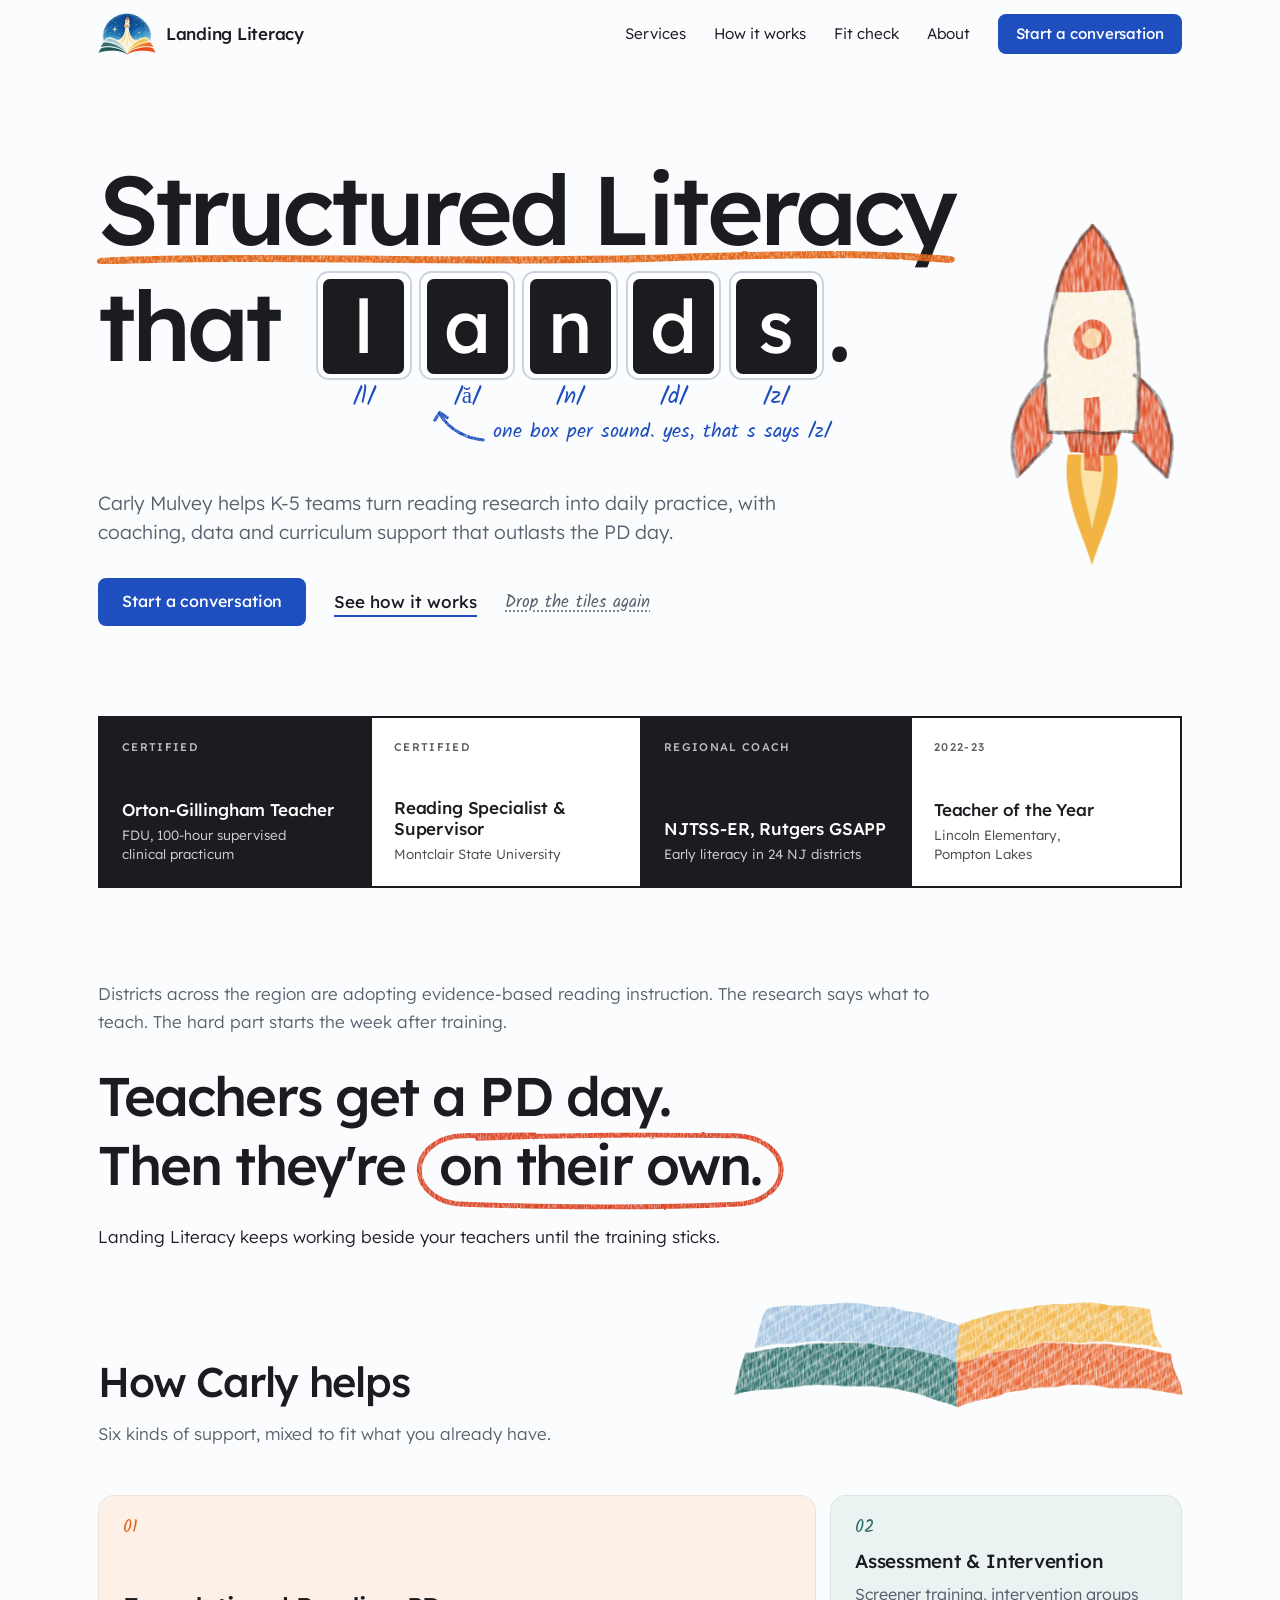
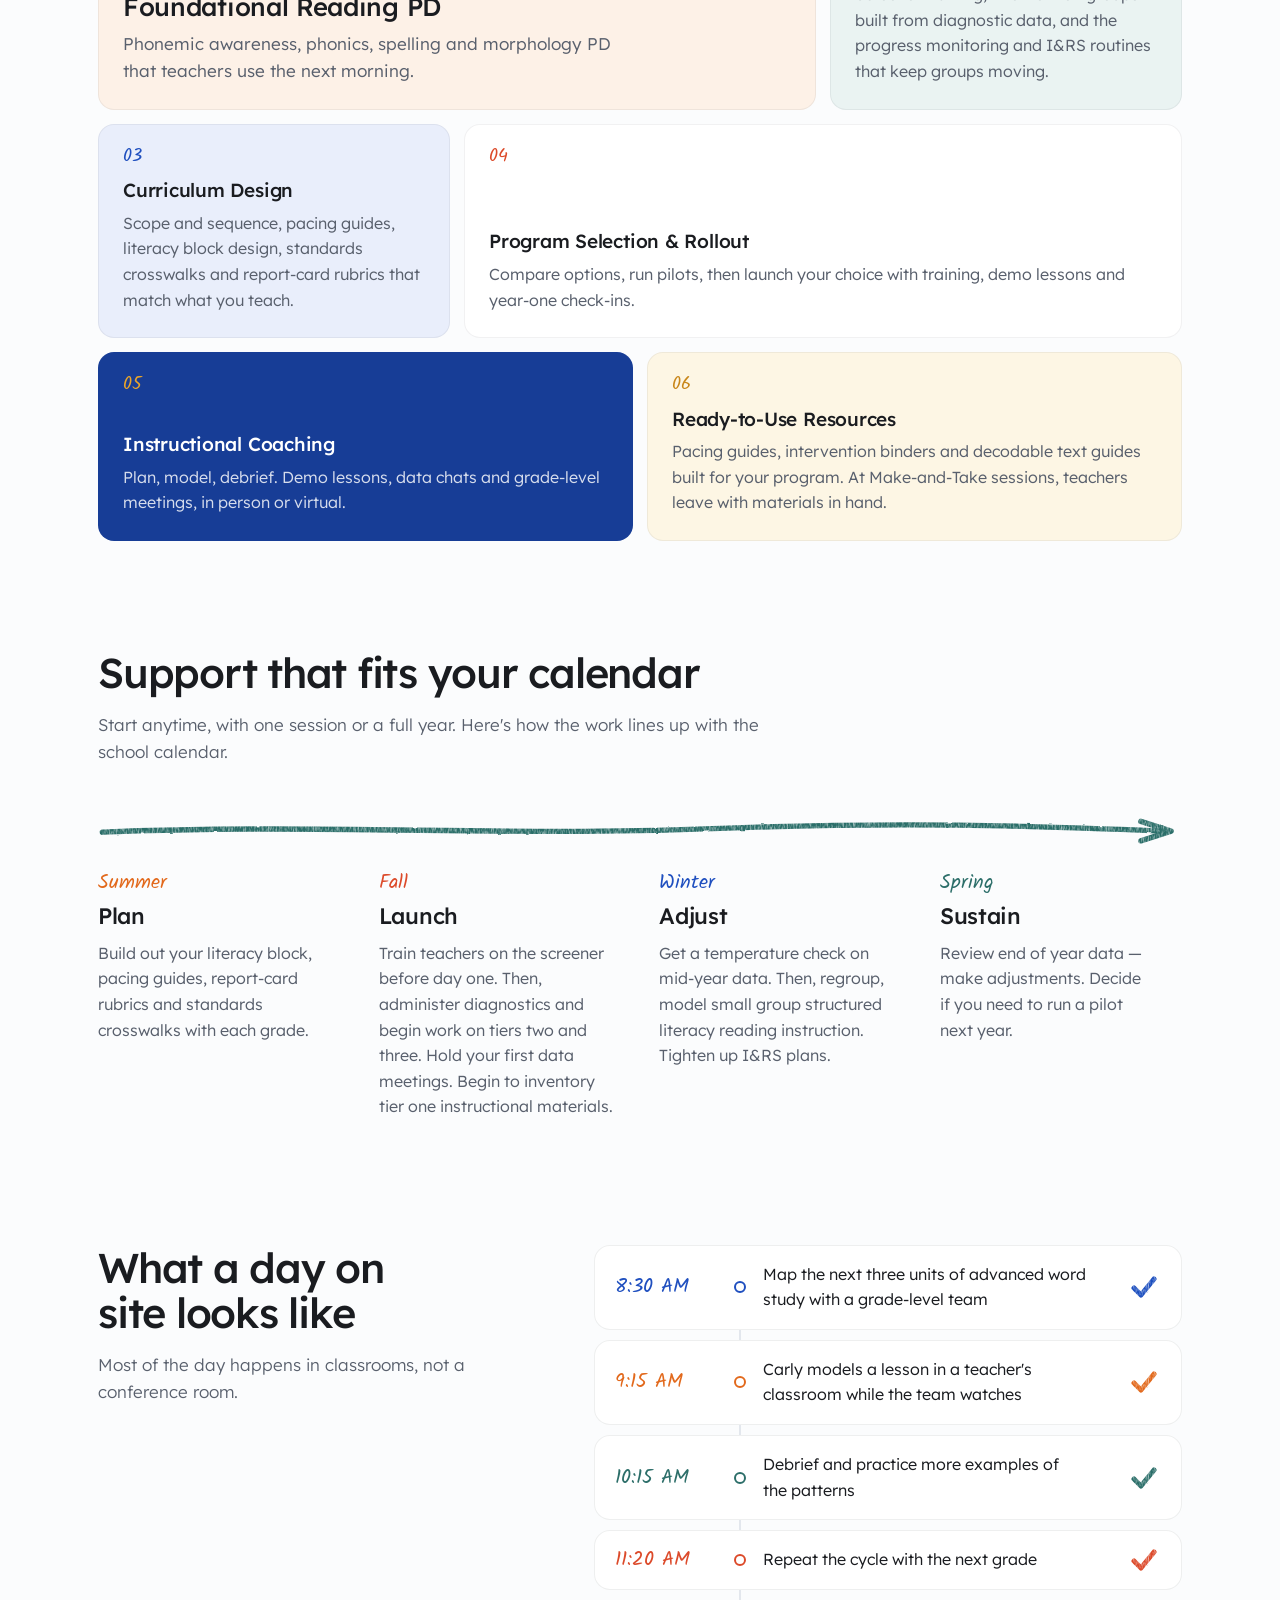
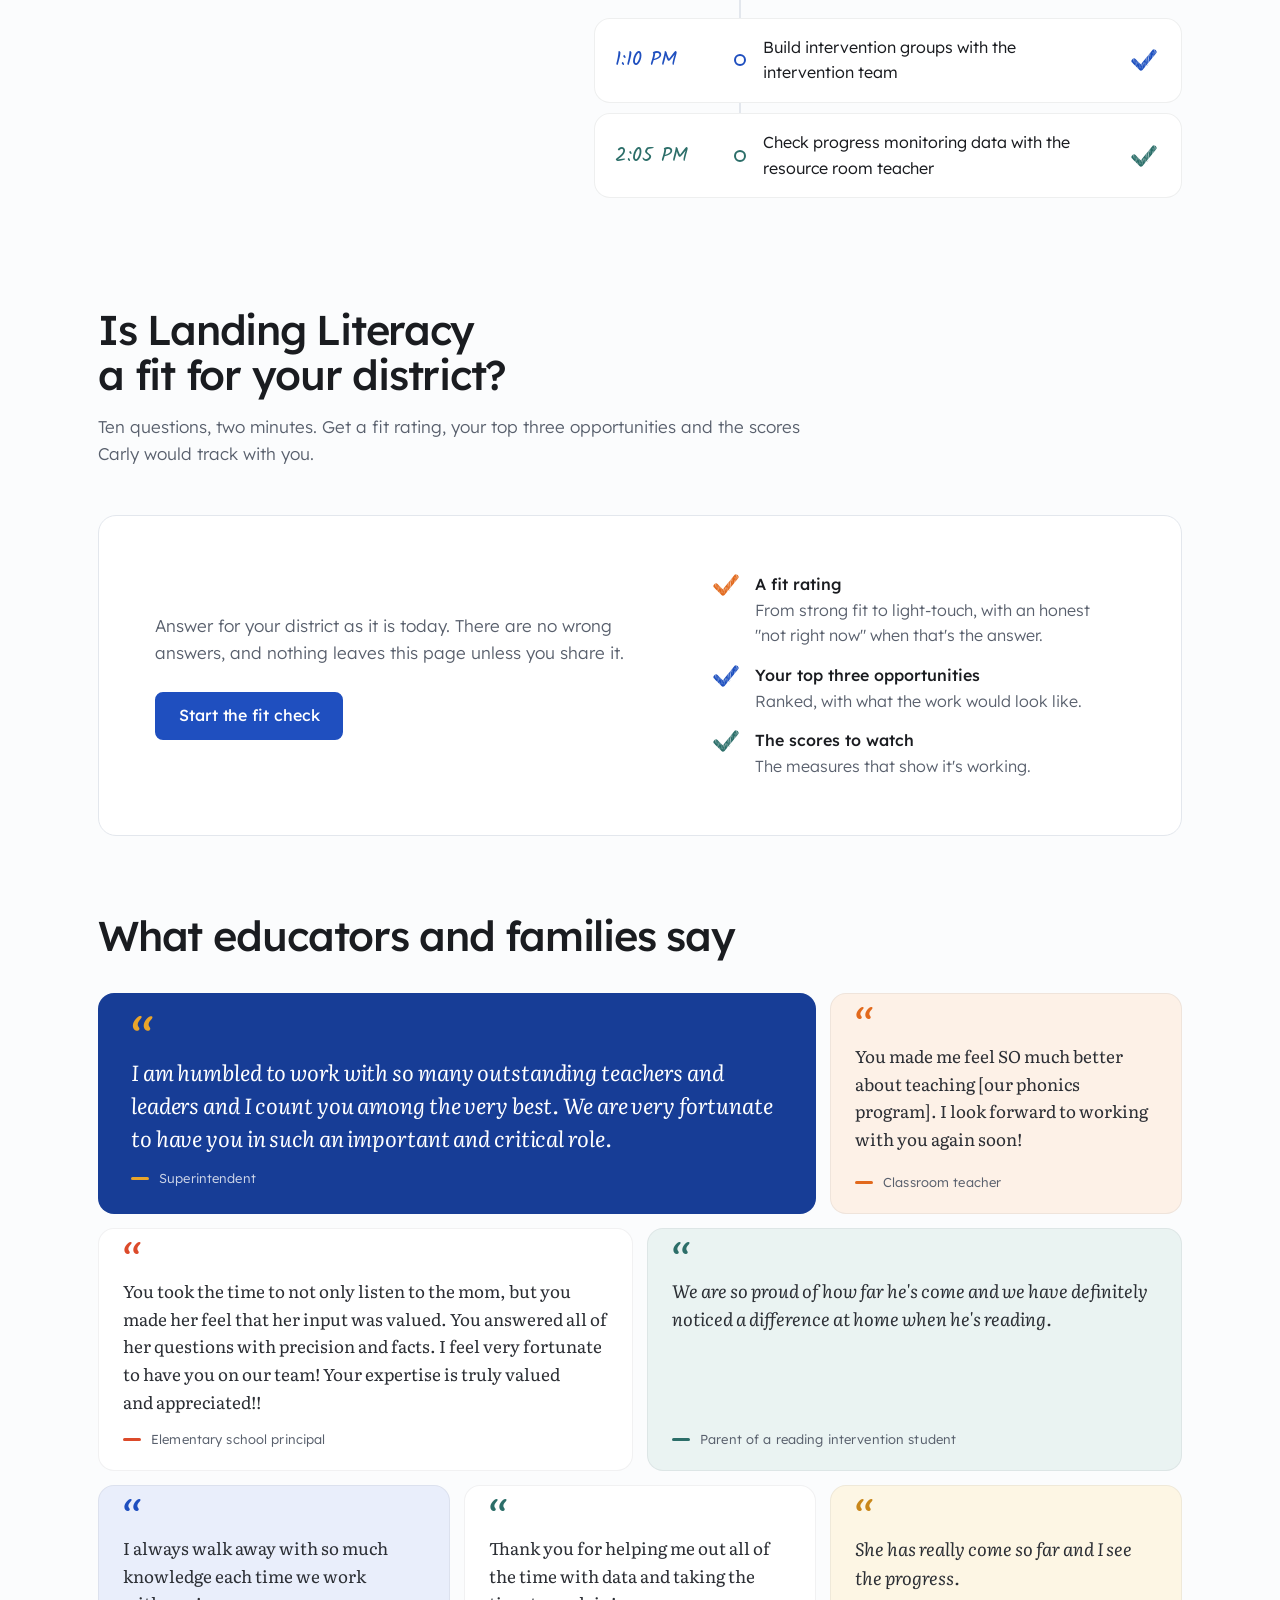
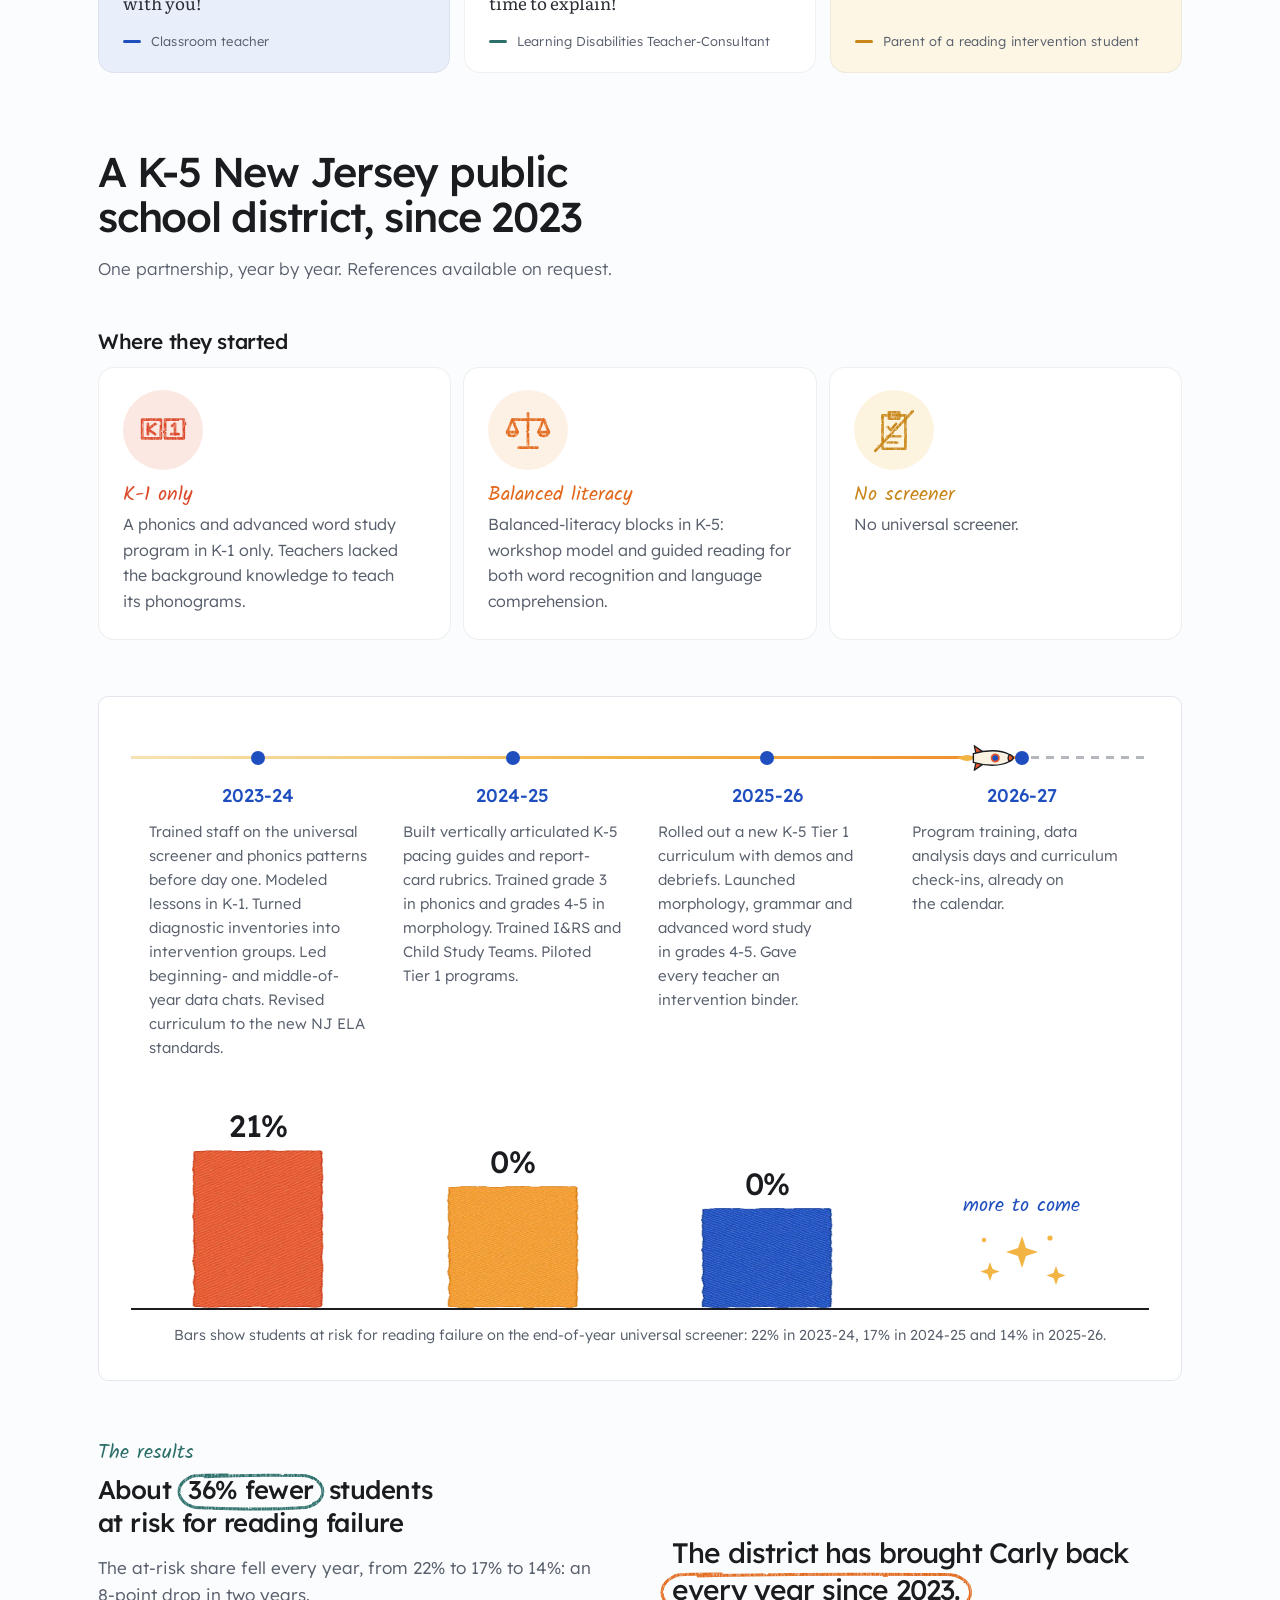
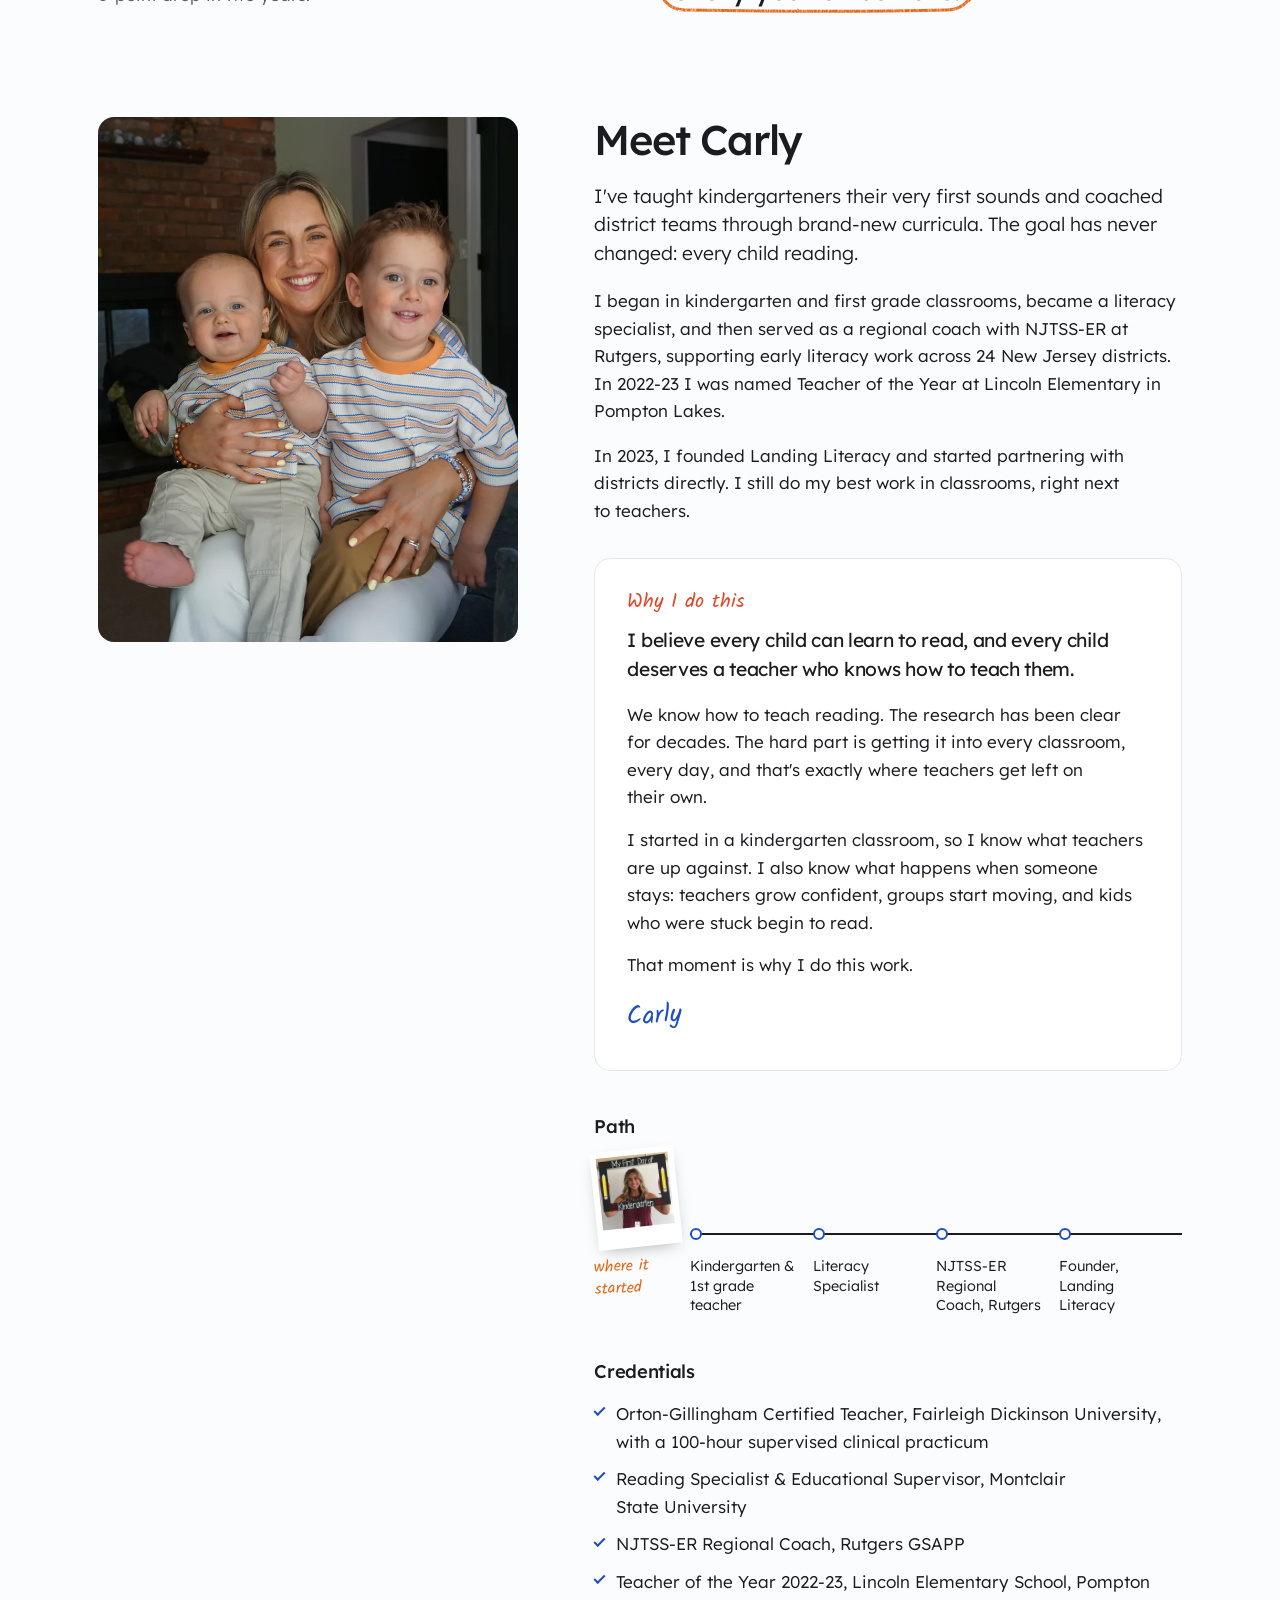
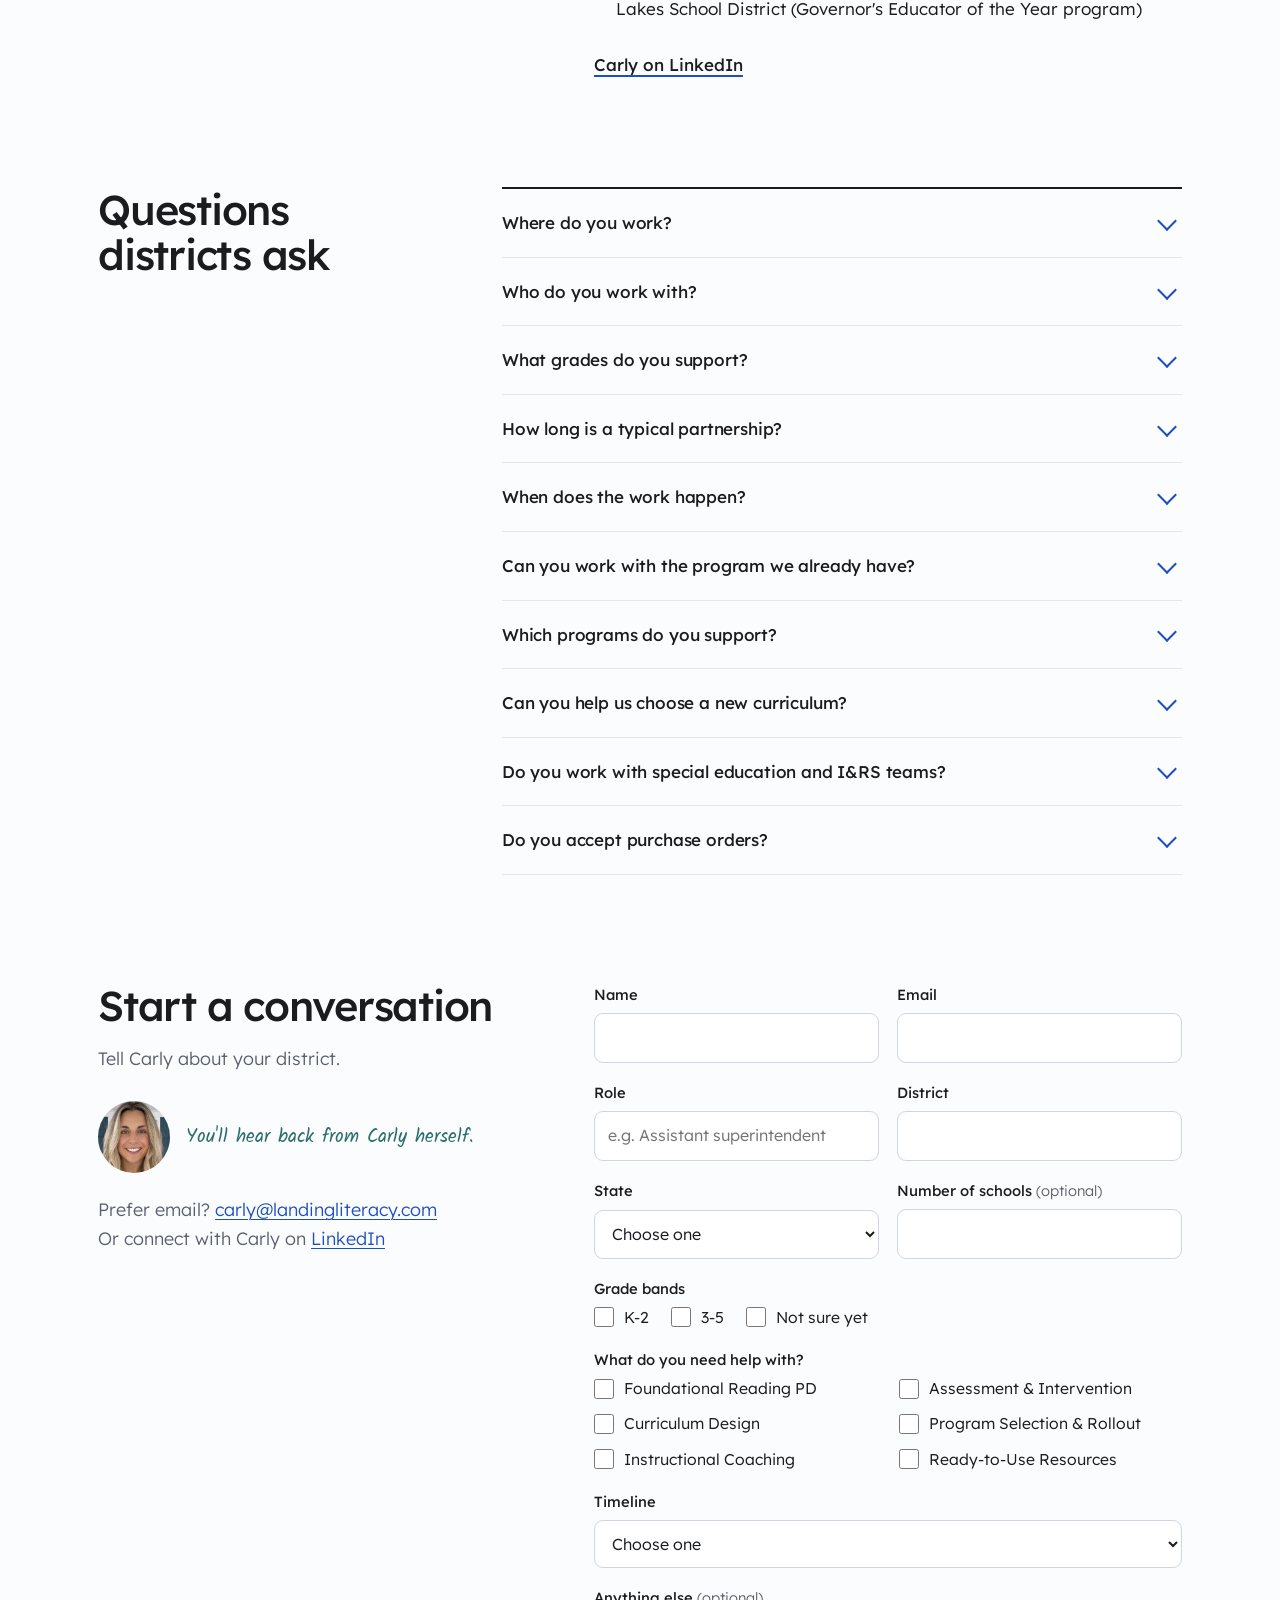
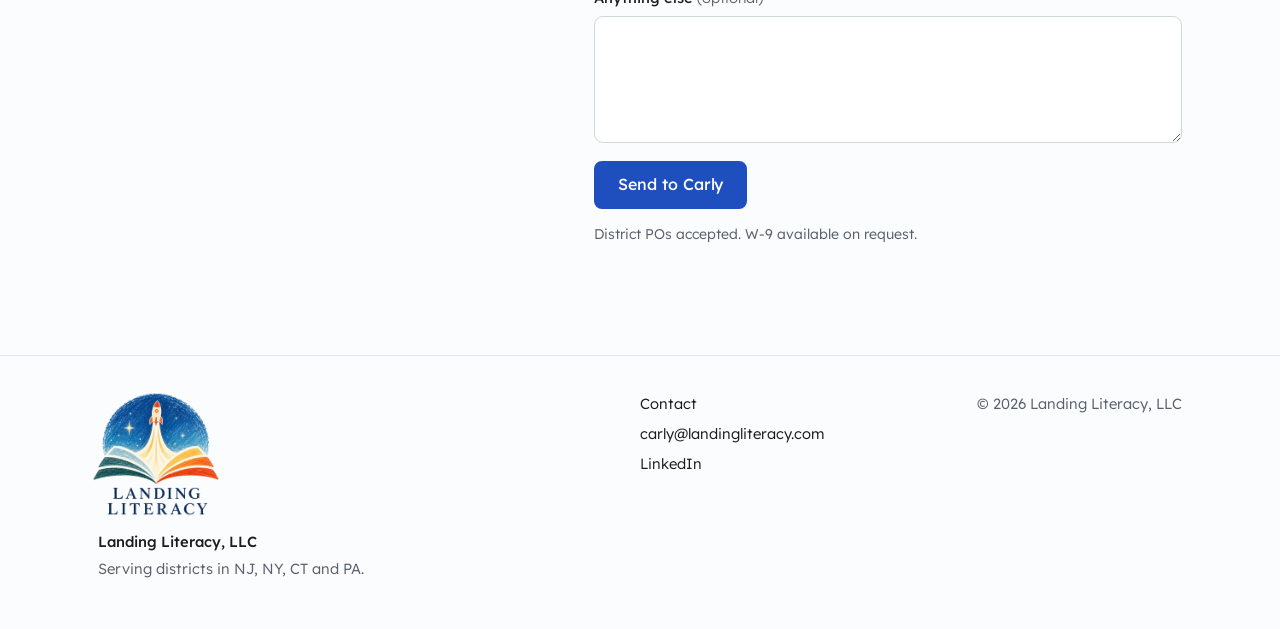
==== index.html @ 63c7c82b "Update Launch copy: inventory tier one instructional materials Co-Authored-By: Claude Opus 5.5 <nore" ====
<!doctype html>
<html lang="en">
<head>
<meta charset="utf-8">
<meta name="viewport" content="width=device-width, initial-scale=1">
<title>Landing Literacy | Structured literacy consulting for K-5 districts</title>
<meta name="description" content="Carly Mulvey helps K-5 districts in New Jersey, New York, Connecticut and Pennsylvania put structured literacy into practice, with coaching, data and curriculum support that lasts past the PD day.">
<link rel="canonical" href="https://landingliteracy.com/">
<meta name="theme-color" content="#fbfcfd">

<meta property="og:type" content="website">
<meta property="og:url" content="https://landingliteracy.com/">
<meta property="og:title" content="Landing Literacy | Structured literacy that lands">
<meta property="og:description" content="Coaching, data and curriculum support for K-5 reading instruction in NJ, NY, CT and PA.">
<meta property="og:image" content="https://landingliteracy.com/assets/img/og.png?v=2">
<meta name="twitter:card" content="summary_large_image">

<link rel="icon" href="/favicon.ico" sizes="any">
<link rel="icon" href="assets/img/favicon-32.png" type="image/png" sizes="32x32">
<link rel="icon" href="assets/img/favicon-192.png" type="image/png" sizes="192x192">
<link rel="apple-touch-icon" href="assets/img/apple-touch-icon.png?v=2">
<link rel="preload" href="assets/fonts/lexend.woff2" as="font" type="font/woff2" crossorigin>
<link rel="preload" href="assets/fonts/kalam-400.woff2" as="font" type="font/woff2" crossorigin>
<link rel="stylesheet" href="assets/css/site.css?v=33">

<script type="application/ld+json">
{
  "@context": "https://schema.org",
  "@type": "ProfessionalService",
  "name": "Landing Literacy, LLC",
  "url": "https://landingliteracy.com/",
  "image": "https://landingliteracy.com/assets/img/og.png?v=2",
  "description": "Structured literacy consulting for K-5 school districts: foundational reading PD, assessment and intervention, curriculum design, program rollout and instructional coaching.",
  "founder": { "@type": "Person", "name": "Carly Mulvey", "jobTitle": "Founder and Structured Literacy Consultant", "sameAs": ["https://www.linkedin.com/in/carly-mulvey-norman-752683bb/"] },
  "areaServed": [
    { "@type": "State", "name": "New Jersey" },
    { "@type": "State", "name": "New York" },
    { "@type": "State", "name": "Connecticut" },
    { "@type": "State", "name": "Pennsylvania" }
  ],
  "knowsAbout": ["Structured literacy", "Science of reading", "Orton-Gillingham", "Universal screening", "MTSS", "Phonemic awareness", "Phonics", "Morphology"]
}
</script>
</head>
<body>
<a class="skip" href="#main">Skip to content</a>
<svg width="0" height="0" style="position:absolute" aria-hidden="true" focusable="false">
  <filter id="crayon" x="-15%" y="-40%" width="130%" height="180%">
    <feTurbulence type="fractalNoise" baseFrequency="0.09" numOctaves="2" seed="5" result="wob"/>
    <feDisplacementMap in="SourceGraphic" in2="wob" scale="1.8" xChannelSelector="R" yChannelSelector="G" result="rough"/>
    <feTurbulence type="fractalNoise" baseFrequency="0.7 0.22" numOctaves="2" seed="9" result="grain"/>
    <feColorMatrix in="grain" type="matrix" values="0 0 0 0 0  0 0 0 0 0  0 0 0 0 0  0 0 0 -1.25 1.5" result="wax"/>
    <feComposite in="rough" in2="wax" operator="in"/>
  </filter>
  <filter id="crayon-sm" filterUnits="userSpaceOnUse" x="-4" y="-4" width="56" height="56">
    <feTurbulence type="fractalNoise" baseFrequency="0.09" numOctaves="2" seed="5" result="wob"/>
    <feDisplacementMap in="SourceGraphic" in2="wob" scale="1.8" xChannelSelector="R" yChannelSelector="G" result="rough"/>
    <feTurbulence type="fractalNoise" baseFrequency="0.7 0.22" numOctaves="2" seed="9" result="grain"/>
    <feColorMatrix in="grain" type="matrix" values="0 0 0 0 0  0 0 0 0 0  0 0 0 0 0  0 0 0 -1.25 1.5" result="wax"/>
    <feComposite in="rough" in2="wax" operator="in"/>
  </filter>
</svg>

<div class="preview-bar" id="preview-bar" hidden>
  <p>Preview: the inquiry and download forms aren't connected yet, so submissions won't reach Carly.</p>
</div>

<header class="nav" id="top">
  <div class="wrap nav-inner">
    <a class="wordmark" href="#top" aria-label="Landing Literacy, home">
      <img class="mark" src="assets/img/logo-mark-84.webp" srcset="assets/img/logo-mark-84.webp 2x, assets/img/logo-mark-126.webp 3x" width="58" height="42" alt="">
      <span>Landing Literacy</span>
    </a>
    <button class="menu-btn" type="button" aria-expanded="false" aria-controls="site-menu">Menu</button>
    <nav id="site-menu" class="menu" aria-label="Main">
      <a href="#services">Services</a>
      <a href="#how">How it works</a>
      <a href="#fit">Fit check</a>
      <a href="#about">About</a>
      <a class="btn btn-small" href="#contact">Start a conversation</a>
    </nav>
  </div>
</header>

<main id="main">
<div class="ship" id="ship" aria-hidden="true">
  <svg viewBox="-50 -110 100 160">
    <g class="ship-tilt">
      <g class="ship-flame">
        <path fill="#f2b544" d="M-11 -2 C -14 16, -5 32, 0 48 C 5 32, 14 16, 11 -2 Z"/>
        <path fill="#fbe3a6" d="M-5 -2 C -6 12, -2 20, 0 32 C 2 20, 6 12, 5 -2 Z"/>
      </g>
      <image href="assets/img/chart/rocket.webp" x="-50" y="-112" width="100" height="132"/>
    </g>
  </svg>
</div>

<!-- Hero -->
<section class="hero" aria-labelledby="hero-title">
  <div class="wrap">
    <h1 id="hero-title" class="hero-title">
      <span class="hero-line" data-draw>Structured <span class="hero-u">Literacy<svg class="mk mk-under hero-under" viewBox="0 0 600 22" preserveAspectRatio="none" aria-hidden="true"><path d="M6 15 C 120 7, 260 18, 400 11 S 560 9, 594 13"/></svg></span></span>
      <span class="hero-line">that <span class="sr-only">lands.</span><span class="tiles" id="tiles" aria-hidden="true"><span class="box"><button class="tile" type="button" tabindex="-1" data-sound="/l/">l</button></span><span class="box"><button class="tile" type="button" tabindex="-1" data-sound="/ă/">a</button></span><span class="box"><button class="tile" type="button" tabindex="-1" data-sound="/n/">n</button></span><span class="box"><button class="tile" type="button" tabindex="-1" data-sound="/d/">d</button></span><span class="box"><button class="tile" type="button" tabindex="-1" data-sound="/z/">s</button></span></span><span class="dot">.</span></span>
    </h1>
    <div class="hero-note" id="hero-note" aria-hidden="true">
      <svg class="mk hero-arrow" viewBox="0 0 90 60" aria-hidden="true"><path d="M84 54 C 60 52, 30 40, 14 12"/><path d="M6 22 L 14 10 L 26 18"/></svg>
      <span class="hero-note-text"><span>one box per sound.</span> <span>yes, that s says /z/</span></span>
    </div>
    <p class="hero-sub">Carly Mulvey helps K-5 teams turn reading research into daily practice, with coaching, data and curriculum support that outlasts the PD day.</p>
    <div class="ship-start" id="ship-start" aria-hidden="true"></div>
    <div class="hero-actions">
      <a class="btn" href="#contact">Start a conversation</a>
      <a class="link-ink" href="#how">See how it works</a>
      <button class="replay" type="button" id="replay">Drop the tiles again</button>
    </div>
  </div>
</section>

<!-- Credibility -->
<section class="creds" aria-label="Credentials">
  <div class="wrap">
    <ul class="creds-list">
      <li><em>Certified</em><strong>Orton-Gillingham Teacher</strong><span>FDU, 100-hour supervised clinical practicum</span></li>
      <li><em>Certified</em><strong>Reading Specialist &amp; Supervisor</strong><span>Montclair State University</span></li>
      <li><em>Regional coach</em><strong>NJTSS-ER, Rutgers GSAPP</strong><span>Early literacy in 24 NJ districts</span></li>
      <li><em>2022-23</em><strong>Teacher of the Year</strong><span>Lincoln Elementary, Pompton Lakes</span></li>
    </ul>
  </div>
</section>

<!-- Problem -->
<section class="problem" aria-labelledby="problem-title">
  <div class="wrap narrow">
    <p class="kicker-copy">Districts across the region are adopting evidence-based reading instruction. The research says what to teach. The hard part starts the week after training.</p>
    <h2 id="problem-title" class="statement" data-draw>Teachers get a PD day. Then they're
      <span class="circled">on their own.<svg class="mk mk-circle" viewBox="0 0 240 90" preserveAspectRatio="none" aria-hidden="true"><path d="M34 16 C 84 4, 192 6, 226 30 C 244 48, 222 78, 150 83 C 80 88, 14 76, 9 50 C 6 30, 40 13, 84 9"/></svg></span>
    </h2>
    <p class="statement-follow">Landing Literacy keeps working beside your teachers until the training sticks.</p>
    <div class="pad" id="pad" aria-hidden="true">
      <svg viewBox="0 0 300 120">
        <g class="pad-puff"><circle cx="112" cy="30" r="10"/><circle cx="188" cy="30" r="10"/><circle cx="90" cy="26" r="7"/><circle cx="210" cy="26" r="7"/><circle cx="150" cy="22" r="6"/></g>
        <image href="assets/img/chart/book.webp" x="-6" y="8" width="312" height="90"/>
      </svg>
    </div>
  </div>
</section>

<!-- Services -->
<section class="section" id="services" aria-labelledby="services-title">
  <div class="wrap">
    <div class="section-head">
      <h2 id="services-title">How Carly helps</h2>
      <p>Six kinds of support, mixed to fit what you already have.</p>
    </div>
    <div class="services" data-draw>
      <article class="service svc svc-feature">
        <h3>Foundational Reading PD</h3>
        <p>Phonemic awareness, phonics, spelling and morphology PD that teachers use the next morning.</p>
      </article>
      <article class="service svc svc-teal">
        <h3>Assessment &amp; Intervention</h3>
        <p>Screener training, intervention groups built from diagnostic data, and the progress monitoring and I&amp;RS routines that keep groups moving.</p>
      </article>
      <article class="service svc svc-blue">
        <h3>Curriculum Design</h3>
        <p>Scope and sequence, pacing guides, literacy block design, standards crosswalks and report-card rubrics that match what you teach.</p>
      </article>
      <article class="service svc svc-paper">
        <h3>Program Selection &amp; Rollout</h3>
        <p>Compare options, run pilots, then launch your choice with training, demo lessons and year-one check-ins.</p>
      </article>
      <article class="service svc svc-ink">
        <h3>Instructional Coaching</h3>
        <p>Plan, model, debrief. Demo lessons, data chats and grade-level meetings, in person or virtual.</p>
      </article>
      <article class="service svc svc-gold">
        <h3>Ready-to-Use Resources</h3>
        <p>Pacing guides, intervention binders and decodable text guides built for your program. At Make-and-Take sessions, teachers leave with materials in hand.</p>
      </article>
    </div>
  </div>
</section>

<!-- How it works -->
<section class="section how" id="how" aria-labelledby="how-title">
  <div class="wrap">
    <div class="section-head">
      <h2 id="how-title">Support that fits your calendar</h2>
      <p>Start anytime, with one session or a full year. Here's how the work lines up with the school calendar.</p>
    </div>
    <ol class="year" data-draw>
      <svg class="mk year-line" viewBox="0 0 1000 24" preserveAspectRatio="none" aria-hidden="true"><path d="M4 14 C 200 6, 380 18, 560 11 S 860 8, 980 13"/><path d="M962 4 L 990 13 L 962 22"/></svg>
      <li class="season">
        <p class="season-name">Summer</p>
        <h3>Plan</h3>
        <p>Build out your literacy block, pacing guides, report-card rubrics and standards crosswalks with each grade.</p>
      </li>
      <li class="season">
        <p class="season-name">Fall</p>
        <h3>Launch</h3>
        <p>Train teachers on the screener before day one. Then, administer diagnostics and begin work on tiers two and three. Hold your first data meetings. Begin to inventory tier one instructional materials.</p>
      </li>
      <li class="season">
        <p class="season-name">Winter</p>
        <h3>Adjust</h3>
        <p>Get a temperature check on mid-year data. Then, regroup, model small group structured literacy reading instruction. Tighten up I&amp;RS plans.</p>
      </li>
      <li class="season">
        <p class="season-name">Spring</p>
        <h3>Sustain</h3>
        <p>Review end of year data &mdash; make adjustments. Decide if you need to run a pilot next year.</p>
      </li>
    </ol>
  </div>
</section>

<!-- A day on site -->
<section class="section day" id="day" aria-labelledby="day-title">
  <div class="wrap day-grid">
    <div class="day-intro">
      <h2 id="day-title">What a day on site looks like</h2>
      <p>Most of the day happens in classrooms, not a conference room.</p>
    </div>
    <ol class="agenda" data-draw>
      <li><span class="agenda-time">8:30 AM</span><span class="agenda-what">Map the next three units of advanced word study with a grade-level team</span><svg class="mk tick" viewBox="0 0 26 22" aria-hidden="true"><path d="M3 12 L 10 19 L 23 3"/></svg></li>
      <li><span class="agenda-time">9:15 AM</span><span class="agenda-what">Carly models a lesson in a teacher's classroom while the team watches</span><svg class="mk tick" viewBox="0 0 26 22" aria-hidden="true"><path d="M3 12 L 10 19 L 23 3"/></svg></li>
      <li><span class="agenda-time">10:15 AM</span><span class="agenda-what">Debrief and practice more examples of the patterns</span><svg class="mk tick" viewBox="0 0 26 22" aria-hidden="true"><path d="M3 12 L 10 19 L 23 3"/></svg></li>
      <li><span class="agenda-time">11:20 AM</span><span class="agenda-what">Repeat the cycle with the next grade</span><svg class="mk tick" viewBox="0 0 26 22" aria-hidden="true"><path d="M3 12 L 10 19 L 23 3"/></svg></li>
      <li><span class="agenda-time">1:10 PM</span><span class="agenda-what">Build intervention groups with the intervention team</span><svg class="mk tick" viewBox="0 0 26 22" aria-hidden="true"><path d="M3 12 L 10 19 L 23 3"/></svg></li>
      <li><span class="agenda-time">2:05 PM</span><span class="agenda-what">Check progress monitoring data with the resource room teacher</span><svg class="mk tick" viewBox="0 0 26 22" aria-hidden="true"><path d="M3 12 L 10 19 L 23 3"/></svg></li>
    </ol>
  </div>
</section>

<!-- Fit check -->
<section class="section fit" id="fit" aria-labelledby="fit-title">
  <div class="wrap">
    <div class="section-head">
      <h2 id="fit-title">Is Landing Literacy a fit for your district?</h2>
      <p>Ten questions, two minutes. Get a fit rating, your top three opportunities and the scores Carly would track with you.</p>
    </div>
    <div class="fit-panel" id="fit-panel">
      <div class="fit-start" id="fit-start" data-draw>
        <div>
          <p>Answer for your district as it is today. There are no wrong answers, and nothing leaves this page unless you share it.</p>
          <button class="btn" type="button" id="fit-begin">Start the fit check</button>
        </div>
        <ul class="fit-get">
          <li><svg class="mk" viewBox="0 0 26 22" aria-hidden="true"><path d="M3 12 L 10 19 L 23 3"/></svg><p><strong>A fit rating</strong><span>From strong fit to light-touch, with an honest "not right now" when that's the answer.</span></p></li>
          <li><svg class="mk" viewBox="0 0 26 22" aria-hidden="true"><path d="M3 12 L 10 19 L 23 3"/></svg><p><strong>Your top three opportunities</strong><span>Ranked, with what the work would look like.</span></p></li>
          <li><svg class="mk" viewBox="0 0 26 22" aria-hidden="true"><path d="M3 12 L 10 19 L 23 3"/></svg><p><strong>The scores to watch</strong><span>The measures that show it's working.</span></p></li>
        </ul>
      </div>
      <div class="fit-q" id="fit-q" hidden>
        <div class="fit-progress"><span id="fit-count">1 of 10</span><span class="fit-bar"><span id="fit-bar-fill"></span></span></div>
        <fieldset>
          <legend id="fit-question"></legend>
          <div class="fit-options" id="fit-options"></div>
        </fieldset>
        <button class="fit-back" type="button" id="fit-back">Back</button>
      </div>
      <div class="fit-result" id="fit-result" hidden tabindex="-1" aria-live="polite"></div>
    </div>
  </div>
</section>

<!-- Proof -->
<section class="section proof" id="proof" aria-labelledby="proof-title">
  <div class="wrap">
    <div class="section-head">
      <h2 id="proof-title">What educators and families say</h2>
      <p class="swipe-hint" aria-hidden="true">swipe &rarr;</p>
    </div>
    <div class="quotes" data-draw>
      <!-- PENDING PERMISSION -->
      <figure class="quote q-feature">
        <blockquote><p>I am humbled to work with so many outstanding teachers and leaders and I count you among the very best. We are very fortunate to have you in such an important and critical role.</p></blockquote>
        <figcaption>Superintendent</figcaption>
      </figure>
      <!-- PENDING PERMISSION -->
      <figure class="quote q-orange">
        <blockquote><p>You made me feel SO much better about teaching [our phonics program]. I look forward to working with you again soon!</p></blockquote>
        <figcaption>Classroom teacher</figcaption>
      </figure>
      <!-- PENDING PERMISSION -->
      <figure class="quote q-paper">
        <blockquote><p>You took the time to not only listen to the mom, but you made her feel that her input was valued. You answered all of her questions with precision and facts. I feel very fortunate to have you on our team! Your expertise is truly valued and appreciated!!</p></blockquote>
        <figcaption>Elementary school principal</figcaption>
      </figure>
      <figure class="quote q-teal">
        <blockquote><p>We are so proud of how far he's come and we have definitely noticed a difference at home when he's reading.</p></blockquote>
        <figcaption>Parent of a reading intervention student</figcaption>
      </figure>
      <!-- PENDING PERMISSION -->
      <figure class="quote q-blue">
        <blockquote><p>I always walk away with so much knowledge each time we work with you!</p></blockquote>
        <figcaption>Classroom teacher</figcaption>
      </figure>
      <!-- PENDING PERMISSION -->
      <figure class="quote q-paper">
        <blockquote><p>Thank you for helping me out all of the time with data and taking the time to explain!</p></blockquote>
        <figcaption>Learning Disabilities Teacher-Consultant</figcaption>
      </figure>
      <figure class="quote q-gold">
        <blockquote><p>She has really come so far and I see the progress.</p></blockquote>
        <figcaption>Parent of a reading intervention student</figcaption>
      </figure>
    </div>
  </div>
</section>

<!-- Case study (anonymized) -->
<section class="section story" id="story" aria-labelledby="story-title">
  <div class="wrap">
    <div class="section-head">
      <h2 id="story-title">A K-5 New Jersey public school district, since 2023</h2>
      <p>One partnership, year by year. References available on request.</p>
    </div>
    <div class="story-start">
      <h3>Where they started</h3>
      <ul class="start-tiles" data-draw>
        <li class="start-tile">
          <span class="start-badge"><svg class="mk" viewBox="0 0 48 48" aria-hidden="true"><path d="M4 14 h18 v18 h-18 Z"/><path d="M9.5 18 L 9.5 28"/><path d="M16.5 18 L 9.5 23.5 L 16.5 28"/><path d="M26 14 h18 v18 h-18 Z"/><path d="M32.5 20 L 35.5 18 L 35.5 28"/><path d="M32 28 L 39 28"/></svg></span>
          <p class="start-label">K-1 only</p>
          <p>A phonics and advanced word study program in K-1 only. Teachers lacked the background knowledge to teach its phonograms.</p>
        </li>
        <li class="start-tile">
          <span class="start-badge"><svg class="mk" viewBox="0 0 48 48" aria-hidden="true"><path d="M24 8 L 24 38"/><path d="M15 41 L 33 41"/><path d="M9 14 L 39 14"/><path d="M9 14 L 4 26 L 14 26 Z"/><path d="M39 14 L 34 26 L 44 26 Z"/><path d="M4 26 C 5 31, 13 31, 14 26"/><path d="M34 26 C 35 31, 43 31, 44 26"/></svg></span>
          <p class="start-label">Balanced literacy</p>
          <p>Balanced-literacy blocks in K-5: workshop model and guided reading for both word recognition and language comprehension.</p>
        </li>
        <li class="start-tile">
          <span class="start-badge"><svg class="mk" viewBox="0 0 48 48" aria-hidden="true"><path d="M13 10 L 35 10 L 35 42 L 13 42 Z"/><path d="M19 7 L 29 7 L 29 13 L 19 13 Z"/><path d="M18 21 L 21 24 L 26 18"/><path d="M18 30 L 30 30"/><path d="M18 36 L 27 36"/><path d="M6 44 L 42 6"/></svg></span>
          <p class="start-label">No screener</p>
          <p>No universal screener.</p>
        </li>
      </ul>
    </div>

    <figure class="journey" id="journey" aria-labelledby="journey-caption">
      <div class="journey-track" aria-hidden="true">
        <span class="track-line"></span>
        <span class="track-trail"></span>
        <span class="rocket"><svg viewBox="0 0 64 32" width="56" height="28"><path class="rocket-flame" d="M14 16 C 8 10, 2 13, -6 16 C 2 19, 8 22, 14 16 Z"/><path class="rocket-fin" d="M24 9 L 14 2 L 16 11 Z M24 23 L 14 30 L 16 21 Z"/><path class="rocket-body" d="M13 11 C 26 7, 44 6, 54 12 C 60 15, 60 17, 54 20 C 44 26, 26 25, 13 21 Z"/><path class="rocket-fin" d="M54 12 C 60 15, 60 17, 54 20 C 52 17, 52 15, 54 12 Z"/><circle class="rocket-window" cx="38" cy="16" r="4.2"/></svg></span>
      </div>
      <ol class="journey-years">
        <li class="jy" style="--v:22; --i:0">
          <p class="jy-year">2023-24</p>
          <p class="jy-work">Trained staff on the universal screener and phonics patterns before day one. Modeled lessons in K-1. Turned diagnostic inventories into intervention groups. Led beginning- and middle-of-year data chats. Revised curriculum to the new NJ ELA standards.</p>
          <div class="jy-chart"><span class="jy-val" data-count="22">22%</span><span class="jy-bar jy-red"></span></div>
        </li>
        <li class="jy" style="--v:17; --i:1">
          <p class="jy-year">2024-25</p>
          <p class="jy-work">Built vertically articulated K-5 pacing guides and report-card rubrics. Trained grade 3 in phonics and grades 4-5 in morphology. Trained I&amp;RS and Child Study Teams. Piloted Tier 1 programs.</p>
          <div class="jy-chart"><span class="jy-val" data-count="17">17%</span><span class="jy-bar jy-amber"></span></div>
        </li>
        <li class="jy" style="--v:14; --i:2">
          <p class="jy-year">2025-26</p>
          <p class="jy-work">Rolled out a new K-5 Tier 1 curriculum with demos and debriefs. Launched morphology, grammar and advanced word study in grades 4-5. Gave every teacher an intervention binder.</p>
          <div class="jy-chart"><span class="jy-val" data-count="14">14%</span><span class="jy-bar jy-blue"></span></div>
        </li>
        <li class="jy jy-next" style="--i:3">
          <p class="jy-year">2026-27</p>
          <p class="jy-work">Program training, data analysis days and curriculum check-ins, already on the calendar.</p>
          <div class="jy-chart">
            <p class="jy-note">more to come</p>
            <svg class="jy-stars" viewBox="0 0 120 70" aria-hidden="true"><path class="star" style="--d:0s" d="M60 14 l4 12 l12 4 l-12 4 l-4 12 l-4 -12 l-12 -4 l12 -4 Z"/><path class="star" style="--d:.15s" d="M28 40 l2.5 7 l7 2.5 l-7 2.5 l-2.5 7 l-2.5 -7 l-7 -2.5 l7 -2.5 Z"/><path class="star" style="--d:.3s" d="M94 44 l2.5 7 l7 2.5 l-7 2.5 l-2.5 7 l-2.5 -7 l-7 -2.5 l7 -2.5 Z"/><circle class="star" style="--d:.2s" cx="88" cy="16" r="2.6"/><circle class="star" style="--d:.35s" cx="22" cy="18" r="2.2"/></svg>
          </div>
        </li>
      </ol>
      <figcaption id="journey-caption" class="journey-caption">Bars show students at risk for reading failure on the end-of-year universal screener: 22% in 2023-24, 17% in 2024-25 and 14% in 2025-26.</figcaption>
    </figure>

    <div class="story-outro">
    <div class="results" data-draw>
      <p class="results-kicker">The results</p>
      <h3 class="results-title">About <span class="circled">36% fewer<svg class="mk mk-circle" viewBox="0 0 240 90" preserveAspectRatio="none" aria-hidden="true"><path d="M34 16 C 84 4, 192 6, 226 30 C 244 48, 222 78, 150 83 C 80 88, 14 76, 9 50 C 6 30, 40 13, 84 9"/></svg></span> students at risk for reading failure</h3>
      <p>The at-risk share fell every year, from 22% to 17% to 14%: an 8-point drop in two years.</p>
    </div>
    <p class="story-result" data-draw>The district has brought Carly back <span class="circled">every year since 2023.<svg class="mk mk-circle" viewBox="0 0 240 90" preserveAspectRatio="none" aria-hidden="true"><path d="M34 16 C 84 4, 192 6, 226 30 C 244 48, 222 78, 150 83 C 80 88, 14 76, 9 50 C 6 30, 40 13, 84 9"/></svg></span></p>
    </div>
    <p class="outcomes" id="outcomes" hidden></p>
  </div>
</section>

<!-- About -->
<section class="section about" id="about" aria-labelledby="about-title">
  <div class="wrap about-grid">
    <div class="about-photo">
      <img class="about-img" src="assets/img/carly-about-family.webp" alt="Carly Mulvey smiling at home with her two young sons" width="800" height="1000" loading="lazy">
    </div>
    <div class="about-copy">
      <h2 id="about-title">Meet Carly</h2>
<p class="lead">I've taught kindergarteners their very first sounds and coached district teams through brand-new curricula. The goal has never changed: every child reading.</p>
      <p>I began in kindergarten and first grade classrooms, became a literacy specialist, and then served as a regional coach with NJTSS-ER at Rutgers, supporting early literacy work across 24 New Jersey districts. In 2022-23 I was named Teacher of the Year at Lincoln Elementary in Pompton Lakes.</p>
      <p>In 2023, I founded Landing Literacy and started partnering with districts directly. I still do my best work in classrooms, right next to teachers.</p>

      <figure class="why">
        <h3 class="why-title">Why I do this</h3>
        <blockquote>
          <p class="why-lead">I believe every child can learn to read, and every child deserves a teacher who knows how to teach them.</p>
          <p>We know how to teach reading. The research has been clear for decades. The hard part is getting it into every classroom, every day, and that's exactly where teachers get left on their own.</p>
          <p>I started in a kindergarten classroom, so I know what teachers are up against. I also know what happens when someone stays: teachers grow confident, groups start moving, and kids who were stuck begin to read.</p>
          <p>That moment is why I do this work.</p>
        </blockquote>
        <figcaption>Carly</figcaption>
      </figure>

      <h3 class="about-sub">Path</h3>
      <ol class="path" data-draw>
        <li class="path-first">
          <div class="polaroid"><img src="assets/img/first-day-kindergarten.webp" alt="Carly on her first day teaching kindergarten, holding a My First Day of Kindergarten frame" width="320" height="320" loading="lazy"></div>
          <span class="path-note">where it started</span>
        </li>
        <li>Kindergarten &amp; 1st grade teacher</li>
        <li>Literacy Specialist</li>
        <li>NJTSS-ER Regional Coach, Rutgers</li>
        <li>Founder, Landing Literacy</li>
      </ol>

      <h3 class="about-sub">Credentials</h3>
      <ul class="cred-list">
        <li>Orton-Gillingham Certified Teacher, Fairleigh Dickinson University, with a 100-hour supervised clinical practicum</li>
        <li>Reading Specialist &amp; Educational Supervisor, Montclair State University</li>
        <!-- UNDERGRAD DEGREE goes here -->
        <li>NJTSS-ER Regional Coach, Rutgers GSAPP</li>
        <li>Teacher of the Year 2022-23, Lincoln Elementary School, Pompton Lakes School District (Governor's Educator of the Year program)</li>
      </ul>
      <p class="about-link"><a class="link-ink" href="https://www.linkedin.com/in/carly-mulvey-norman-752683bb/" target="_blank" rel="noopener">Carly on LinkedIn</a></p>
    </div>
  </div>
</section>

<!-- FAQ -->
<section class="section faq" id="faq" aria-labelledby="faq-title">
  <div class="wrap narrow">
    <h2 id="faq-title">Questions districts ask</h2>
    <div class="faq-list">
      <details><summary>Where do you work?</summary><p>School districts in New Jersey, New York, Connecticut and Pennsylvania. Carly works on site, in classrooms and team meetings, with short virtual check-ins between visits.</p></details>
      <details><summary>Who do you work with?</summary><p>School districts. Carly works with administrators, coaches, teachers, interventionists and special education teams.</p></details>
      <details><summary>What grades do you support?</summary><p>K-5: phonemic awareness and phonics in the early grades, morphology, fluency and curriculum in grades 3-5.</p></details>
      <details><summary>How long is a typical partnership?</summary><p>Carly offers single PD sessions and workshops, but a full school year works best: training, then coaching, data chats and check-ins. Many districts return year after year.</p></details>
      <details><summary>When does the work happen?</summary><p>All school year, plus summer planning.</p></details>
      <details><summary>Can you work with the program we already have?</summary><p>Yes. Most partnerships start with the program you own: filling its gaps, pacing it and coaching teachers to teach it well.</p></details>
      <details><summary>Which programs do you support?</summary><p>Most structured literacy programs, screeners and diagnostic assessments in elementary classrooms. Not sure about yours? Just ask.</p></details>
      <details><summary>Can you help us choose a new curriculum?</summary><p>Yes. Carly helps teams weigh options against the research, run pilots and roll out their choice.</p></details>
      <details><summary>Do you work with special education and I&amp;RS teams?</summary><p>Yes. Carly trains Child Study Teams on literacy screening, guides I&amp;RS procedures and goals, and plans with resource room teachers.</p></details>
      <details><summary>Do you accept purchase orders?</summary><p>Yes. Carly accepts district purchase orders and provides a W-9 on request.</p></details>
    </div>
  </div>
</section>

<!-- Contact -->
<section class="section contact" id="contact" aria-labelledby="contact-title">
  <div class="wrap contact-grid">
    <div class="contact-side">
      <h2 id="contact-title">Start a conversation</h2>
      <p>Tell Carly about your district.</p>
      <div class="avatar-row">
        <img class="avatar" src="assets/img/carly-avatar.webp?v=4" alt="Carly Mulvey" width="240" height="240" loading="lazy">
        <p class="avatar-note" id="reply-note">You'll hear back from Carly herself.</p>
      </div>
      <p class="contact-alt" id="contact-alt" hidden></p>
    </div>

    <form class="inquiry" id="inquiry" novalidate>
      <div class="field-row">
        <label class="field"><span>Name</span><input name="name" autocomplete="name" required></label>
        <label class="field"><span>Email</span><input name="email" type="email" autocomplete="email" required></label>
      </div>
      <div class="field-row">
        <label class="field"><span>Role</span><input name="role" placeholder="e.g. Assistant superintendent" required></label>
        <label class="field"><span>District</span><input name="district" autocomplete="organization" required></label>
      </div>
      <div class="field-row">
        <label class="field"><span>State</span>
          <select name="state" required>
            <option value="">Choose one</option>
            <option>NJ</option><option>NY</option><option>CT</option><option>PA</option><option>Other</option>
          </select>
        </label>
        <label class="field"><span>Number of schools <em>(optional)</em></span><input name="schools" type="number" min="1" inputmode="numeric"></label>
      </div>
      <fieldset class="field">
        <legend>Grade bands</legend>
        <div class="checks">
          <label><input type="checkbox" name="grades" value="K-2"> K-2</label>
          <label><input type="checkbox" name="grades" value="3-5"> 3-5</label>
          <label><input type="checkbox" name="grades" value="Not sure yet"> Not sure yet</label>
        </div>
      </fieldset>
      <fieldset class="field">
        <legend>What do you need help with?</legend>
        <div class="checks checks-2">
          <label><input type="checkbox" name="services" value="Foundational Reading PD"> Foundational Reading PD</label>
          <label><input type="checkbox" name="services" value="Assessment & Intervention"> Assessment &amp; Intervention</label>
          <label><input type="checkbox" name="services" value="Curriculum Design"> Curriculum Design</label>
          <label><input type="checkbox" name="services" value="Program Selection & Rollout"> Program Selection &amp; Rollout</label>
          <label><input type="checkbox" name="services" value="Instructional Coaching"> Instructional Coaching</label>
          <label><input type="checkbox" name="services" value="Ready-to-Use Resources"> Ready-to-Use Resources</label>
        </div>
      </fieldset>
      <label class="field"><span>Timeline</span>
        <select name="timeline">
          <option value="">Choose one</option>
          <option>This school year</option><option>Summer planning</option><option>Next school year</option><option>Just exploring</option>
        </select>
      </label>
      <label class="field"><span>Anything else <em>(optional)</em></span><textarea name="message" rows="4"></textarea></label>
      <input type="hidden" name="fit_check" id="fit-field">
      <input type="text" name="_gotcha" class="hp" tabindex="-1" autocomplete="off" aria-hidden="true">
      <p class="form-error" id="inquiry-error" role="alert" hidden></p>
      <button class="btn" type="submit">Send to Carly</button>
      <p class="trust">District POs accepted. W-9 available on request.</p>
    </form>

    <div class="sent" id="inquiry-sent" hidden tabindex="-1">
      <h3>Sent. Thank you.</h3>
      <p>Carly has your note and will reply to the email you gave.</p>
    </div>
  </div>
</section>

</main>

<footer class="footer">
  <div class="wrap footer-inner">
    <div>
      <img class="footer-logo" src="assets/img/logo-300.webp" srcset="assets/img/logo-300.webp 2x, assets/img/logo-450.webp 3x" width="128" height="124" alt="Landing Literacy" loading="lazy">
      <p class="footer-name">Landing Literacy, LLC</p>
      <p>Serving districts in NJ, NY, CT and PA.</p>
    </div>
    <ul class="footer-links" id="footer-links">
      <li><a href="#contact">Contact</a></li>
    </ul>
    <p class="footer-legal">© <span id="year">2026</span> Landing Literacy, LLC</p>
  </div>
</footer>

<script src="assets/js/site.js?v=25" defer></script>
</body>
</html>
---- assets/css/site.css ----
/* Landing Literacy
   One white board, black ink, a blue marker and a red one used sparingly.
   Lexend for everything people read. Kalam only for marker annotations. */

@font-face { font-family: "Lexend"; src: url("../fonts/lexend.woff2") format("woff2"); font-weight: 100 900; font-display: swap; }
@font-face { font-family: "Literata"; src: url("../fonts/literata.woff2") format("woff2"); font-weight: 200 900; font-style: normal; font-display: swap; }
@font-face { font-family: "Literata"; src: url("../fonts/literata-italic.woff2") format("woff2"); font-weight: 200 900; font-style: italic; font-display: swap; }
@font-face { font-family: "Kalam"; src: url("../fonts/kalam-400.woff2") format("woff2"); font-weight: 400; font-display: swap; }
@font-face { font-family: "Kalam"; src: url("../fonts/kalam-700.woff2") format("woff2"); font-weight: 700; font-display: swap; }

:root {
  --board: #fbfcfd;
  --paper: #ffffff;
  --ink: #1a1c20;
  --graphite: #59606d;
  --ghost: #e3e7ed;
  --mist: #f1f4f8;
  --blue: #1f4fbf;
  --blue-deep: #173d96;
  --blue-soft: #e9eefb;
  --red: #c4302b;
  /* Crayons, pulled from the logo */
  --cr-blue: #1f4fbf;
  --cr-orange: #e2691c;
  --cr-red: #dc4a2a;
  --cr-teal: #2c6e69;
  --cr-gold: #eaa52a;

  --sans: "Lexend", system-ui, -apple-system, "Segoe UI", sans-serif;
  --book: "Literata", Georgia, "Times New Roman", serif;
  --hand: "Kalam", "Comic Neue", cursive;

  --wrap: 1180px;
  --gutter: clamp(16px, 5vw, 48px);
  --space: clamp(72px, 8.5vw, 120px);
  --radius: 10px;
}

*, *::before, *::after { box-sizing: border-box; }
[hidden] { display: none !important; }
[tabindex="-1"]:focus { outline: none; }
html { scroll-behavior: smooth; -webkit-text-size-adjust: 100%; }
body {
  margin: 0;
  background: var(--board);
  color: var(--ink);
  font-family: var(--sans);
  font-weight: 330;
  font-size: 1.0625rem;
  line-height: 1.62;
  text-rendering: optimizeLegibility;
  -webkit-font-smoothing: antialiased;
}
img { max-width: 100%; height: auto; display: block; }
a { color: var(--blue); text-decoration-thickness: 1px; text-underline-offset: 3px; }
a:hover { color: var(--blue-deep); }
h1, h2, h3, h4 { margin: 0; font-weight: 500; letter-spacing: -0.02em; line-height: 1.12; }
p { margin: 0 0 1em; }
ul, ol { margin: 0; padding: 0; }
strong { font-weight: 500; }
em { font-style: normal; }
button { font: inherit; color: inherit; }

:focus-visible { outline: 3px solid var(--blue); outline-offset: 3px; border-radius: 4px; }

.sr-only { position: absolute; width: 1px; height: 1px; margin: -1px; padding: 0; overflow: hidden; clip: rect(0 0 0 0); white-space: nowrap; border: 0; }
.skip { position: absolute; left: 12px; top: -60px; background: var(--ink); color: #fff; padding: 10px 14px; border-radius: 6px; z-index: 50; }
.skip:focus { top: 12px; }
.hp { position: absolute; left: -9999px; width: 1px; height: 1px; opacity: 0; }

.wrap { max-width: var(--wrap); margin: 0 auto; padding: 0 var(--gutter); }
/* Narrow sections share the page's left edge instead of centering */
.wrap.narrow > * { max-width: 860px; }

/* Preview banner, only shown when forms are not connected */
.preview-bar { background: var(--mist); border-bottom: 1px solid var(--ghost); }
.preview-bar p { margin: 0; padding: 8px var(--gutter); font-size: 0.82rem; color: var(--red); text-align: center; }

/* Marker annotations: paths draw in when their section enters view */
.mk { overflow: visible; pointer-events: none; }
.mk path { fill: none; stroke: var(--crayon, var(--cr-blue)); stroke-width: 5; stroke-linecap: round; stroke-linejoin: round; filter: url(#crayon); }
.js .mk path { transition: stroke-dashoffset 0.9s cubic-bezier(.6,.05,.3,1); }
.mk-circle { --crayon: var(--cr-red); }
.mk-circle path { stroke-width: 5; }

/* Buttons and links */
.btn {
  display: inline-flex; align-items: center; justify-content: center; gap: 8px;
  min-height: 48px; padding: 0 22px;
  background: var(--blue); color: #fff; border: 2px solid var(--blue); border-radius: 8px;
  font-weight: 450; font-size: 1rem; letter-spacing: -0.005em; text-decoration: none; cursor: pointer;
  transition: background-color .15s ease, border-color .15s ease;
}
.btn:hover { background: var(--blue-deep); border-color: var(--blue-deep); color: #fff; }
.btn-small { min-height: 40px; padding: 0 16px; font-size: 0.94rem; }
.btn-ghost { background: transparent; color: var(--ink); border-color: var(--ink); }
.btn-ghost:hover { background: var(--ink); border-color: var(--ink); color: #fff; }

.link-ink { color: var(--ink); text-decoration: none; font-weight: 450; background-image: linear-gradient(var(--blue), var(--blue)); background-size: 100% 2px; background-repeat: no-repeat; background-position: 0 100%; padding-bottom: 2px; }
.link-ink:hover { color: var(--blue); }

/* Nav */
.nav { position: sticky; top: 0; z-index: 20; background: rgba(251, 252, 253, 0.92); backdrop-filter: saturate(1.4) blur(10px); -webkit-backdrop-filter: saturate(1.4) blur(10px); border-bottom: 1px solid transparent; transition: border-color .2s ease; }
.nav.is-scrolled { border-bottom-color: var(--ghost); }
.nav-inner { display: flex; align-items: center; justify-content: space-between; height: 68px; }
.wordmark { display: inline-flex; align-items: center; gap: 10px; color: var(--ink); text-decoration: none; font-weight: 500; font-size: 1.06rem; letter-spacing: -0.015em; }
.wordmark:hover { color: var(--ink); }
.mark { width: auto; height: 42px; flex: none; }
.menu { display: flex; align-items: center; gap: 28px; }
.menu a:not(.btn) { color: var(--ink); text-decoration: none; font-size: 0.95rem; }
.menu a:not(.btn):hover { color: var(--blue); }
.menu-btn { display: none; background: none; border: 1.5px solid var(--ink); border-radius: 8px; padding: 6px 14px; font-size: 0.92rem; cursor: pointer; }

/* Hero */
.hero { padding: clamp(48px, 7vw, 96px) 0 clamp(56px, 7vw, 96px); }
.hero-title { font-size: clamp(2.6rem, 7.6vw, 6.4rem); line-height: 1.02; letter-spacing: -0.04em; font-weight: 500; }
.hero-line { display: block; position: relative; width: fit-content; }
.hero-line + .hero-line { margin-top: 0.14em; }
.hero-under { position: absolute; left: -0.04em; right: -0.04em; bottom: -0.1em; width: calc(100% + 0.08em); height: 0.2em; }

.tiles { display: inline-flex; gap: 0.08em; vertical-align: -0.2em; margin-left: 0.12em; }
.box { position: relative; width: 0.98em; height: 1.12em; border: 2px solid #cbd3de; border-radius: 0.13em; background: var(--paper); }
.box::after { content: attr(data-sound); position: absolute; left: 50%; top: calc(100% + 0.28em); transform: translateX(-50%); font-family: var(--hand); font-size: max(0.24em, 15px); letter-spacing: 0; color: var(--blue); white-space: nowrap; opacity: 0; transition: opacity .4s ease; }
.tiles.is-landed .box::after { opacity: 1; }
.tile {
  position: absolute; inset: 0.07em; display: grid; place-items: center;
  background: var(--ink); color: #fff; border: 0; border-radius: 0.09em;
  font-family: var(--sans); font-weight: 450; font-size: 0.76em; line-height: 1; letter-spacing: 0;
  cursor: pointer; user-select: none; -webkit-user-select: none; -webkit-tap-highlight-color: transparent;
  will-change: transform;
}
.js .tiles:not(.is-landed) .tile { transform: translateY(-160%); opacity: 0; }
.tiles.is-dropping .tile { animation: drop 0.8s cubic-bezier(.2, .7, .3, 1) both; animation-delay: calc(var(--i) * 110ms + 150ms); }
@keyframes drop {
  0% { transform: translateY(-170%) rotate(-7deg); opacity: 0; }
  45% { opacity: 1; }
  62% { transform: translateY(5%) rotate(1.5deg); }
  78% { transform: translateY(-4%) rotate(-0.5deg); }
  100% { transform: translateY(0) rotate(0); opacity: 1; }
}
.dot { margin-left: 0.04em; }

.hero-note { display: flex; align-items: flex-end; gap: 6px; margin: 1.6rem 0 0 clamp(120px, 26vw, 340px); font-family: var(--hand); color: var(--blue); font-size: clamp(1.05rem, 1.6vw, 1.3rem); line-height: 1.1; opacity: 0; transition: opacity .6s ease .2s; }
.hero-note.is-on { opacity: 1; }
.hero-arrow { width: 56px; height: 38px; flex: none; }
.hero-sub { max-width: 36em; margin: clamp(2rem, 4vw, 2.8rem) 0 2rem; font-size: clamp(1.15rem, 1.7vw, 1.4rem); line-height: 1.5; color: var(--graphite); font-weight: 300; }
.hero-actions { display: flex; flex-wrap: wrap; align-items: center; gap: 18px 28px; }
.replay { background: none; border: 0; padding: 4px 0; font-family: var(--hand); font-size: 1.05rem; color: var(--graphite); cursor: pointer; text-decoration: underline dotted; text-underline-offset: 4px; }
.replay:hover { color: var(--blue); }

/* Credentials */
/* Credentials: black and white blocks, checkerboard */
.creds-list { list-style: none; display: grid; grid-template-columns: repeat(4, minmax(0, 1fr)); border: 2px solid var(--ink); }
.creds-list li { min-height: 168px; padding: 20px 22px 22px; display: flex; flex-direction: column; background: var(--paper); color: var(--ink); }
.creds-list li + li { border-left: 2px solid var(--ink); }
.creds-list li:nth-child(odd) { background: var(--ink); color: #fff; }
.creds-list em { font-size: 0.74rem; font-weight: 500; letter-spacing: 0.12em; text-transform: uppercase; opacity: .7; margin-bottom: auto; padding-bottom: 18px; }
.creds-list strong { font-size: 1.12rem; line-height: 1.25; letter-spacing: -0.01em; margin-bottom: 6px; }
.creds-list span { font-size: 0.86rem; line-height: 1.4; opacity: .78; }

/* Problem */
.problem { padding: calc(var(--space) * 0.85) 0 0; }
.kicker-copy { font-size: clamp(1.1rem, 1.6vw, 1.3rem); color: var(--graphite); max-width: 34em; font-weight: 300; }
.statement { font-size: clamp(2.1rem, 5.2vw, 4.2rem); line-height: 1.08; letter-spacing: -0.035em; margin: 0.6em 0 0.5em; }
/* Loops are shaped in JS from each phrase's real size; the margins keep them off the neighbors. */
.circled { position: relative; display: inline-block; white-space: nowrap; margin: 0 0.3em 0 0.36em; }
.circled.is-line-start { margin-left: 0; } /* first on its line: no indent, the loop uses the gutter */
.statement .circled { margin-top: 0.16em; }
/* Drawing area reaches past the phrase so the loop never leaves it (Safari clips there) */
.mk-circle { position: absolute; left: -0.75em; top: -0.5em; width: calc(100% + 1.5em); height: calc(100% + 1em); }
.statement-follow { font-size: clamp(1.1rem, 1.6vw, 1.3rem); max-width: 32em; font-weight: 300; margin: 0; }

/* Section scaffolding */
.section { padding: var(--space) 0 0; }
.section-head { max-width: 44rem; margin-bottom: clamp(28px, 4vw, 48px); }
.section-head h2, .faq h2, .about h2, .contact h2 { font-size: clamp(2rem, 4.2vw, 3.3rem); letter-spacing: -0.033em; }
.section-head p { margin-top: 1rem; font-size: clamp(1.05rem, 1.5vw, 1.22rem); color: var(--graphite); font-weight: 300; }

/* Services */
/* Services: tiles that match the testimonial wall. Rows of 4+2, 2+4, 3+3 */
.services { counter-reset: svc; display: grid; grid-template-columns: repeat(6, minmax(0, 1fr)); gap: 14px; }
.service { --tile: var(--paper); --c: var(--cr-blue); counter-increment: svc; grid-column: span 2; display: flex; flex-direction: column; background: var(--tile); border: 1px solid rgba(26,28,32,.06); border-radius: 16px; padding: 22px 24px 24px; transition: opacity .6s ease, transform .6s cubic-bezier(.2,.7,.2,1); }
.service::before { content: counter(svc, decimal-leading-zero); font-family: var(--hand); font-size: 1.35rem; line-height: 1; color: var(--c); margin-bottom: 18px; }
.service h3 { font-size: 1.3rem; margin: auto 0 0.5rem; }
.service p { color: var(--graphite); margin: 0; }
.svc-feature { grid-column: span 4; --tile: #fdf1e7; --c: var(--cr-orange); }
.svc-feature h3 { font-size: clamp(1.5rem, 2.4vw, 1.9rem); }
.svc-feature p { font-size: 1.12rem; max-width: 30em; }
.svc-teal { --tile: #eaf3f2; --c: var(--cr-teal); }
.svc-blue { --tile: var(--blue-soft); --c: var(--cr-blue); }
.svc-paper { grid-column: span 4; --c: var(--cr-red); }
.svc-ink { grid-column: span 3; --tile: var(--blue-deep); --c: var(--cr-gold); border-color: transparent; }
.svc-ink h3 { color: #fff; }
.svc-ink p { color: rgba(255,255,255,.82); }
.svc-gold { grid-column: span 3; --tile: #fdf6e4; --c: #c9871a; }
.js .services:not(.is-drawn) .service { opacity: 0; transform: translateY(16px); }
.service:nth-child(2) { transition-delay: .08s; }
.service:nth-child(3) { transition-delay: .16s; }
.service:nth-child(4) { transition-delay: .24s; }
.service:nth-child(5) { transition-delay: .32s; }
.service:nth-child(6) { transition-delay: .4s; }
.tags { list-style: none; display: flex; flex-wrap: wrap; gap: 6px; }
.tags li { font-size: 0.8rem; color: var(--ink); background: var(--mist); border-radius: 999px; padding: 3px 11px; }

/* How it works */
.year { list-style: none; position: relative; display: grid; grid-template-columns: repeat(4, 1fr); gap: clamp(20px, 3vw, 40px); padding-top: 54px; }
.year-line { position: absolute; top: 4px; left: 0; width: 100%; height: 26px; }
.season-name { font-family: var(--hand); color: var(--blue); font-size: 1.3rem; margin: 0 0 2px; }
.season h3 { font-size: 1.7rem; margin-bottom: 0.7rem; }
.season p:last-child { color: var(--graphite); font-size: 0.98rem; }

/* Day on site */
/* Day on site: intro rides along (sticky) beside a vertical timeline of tiles */
.day-grid { display: grid; grid-template-columns: minmax(0, 5fr) minmax(0, 7fr); gap: clamp(32px, 6vw, 96px); align-items: start; }
.day-intro { position: sticky; top: 110px; }
.day-intro h2 { font-size: clamp(2rem, 4.2vw, 3.3rem); letter-spacing: -0.033em; margin-bottom: 1rem; }
.day-intro p { color: var(--graphite); font-size: 1.12rem; font-weight: 300; }
.day-foot { margin-top: 1.4rem; padding-top: 1.1rem; border-top: 1px solid var(--ghost); color: var(--ink) !important; font-weight: 400 !important; }
.agenda { list-style: none; position: relative; display: grid; gap: 10px; }
.agenda::before { content: ""; position: absolute; left: 145px; top: 18px; bottom: 18px; width: 2px; background: var(--ghost); }
.agenda li { --c: var(--cr-blue); position: relative; display: grid; grid-template-columns: 104px 1fr 30px; column-gap: 44px; align-items: center; background: var(--paper); border: 1px solid rgba(26,28,32,.07); border-radius: 16px; padding: 16px 20px; }
.agenda li::before { content: ""; position: absolute; left: 139px; top: 50%; width: 12px; height: 12px; margin-top: -6px; border-radius: 50%; background: var(--paper); border: 2.5px solid var(--c); }
.agenda li:nth-child(6n+2) { --c: var(--cr-orange); }
.agenda li:nth-child(6n+3) { --c: var(--cr-teal); }
.agenda li:nth-child(6n+4) { --c: var(--cr-red); }
.agenda li:nth-child(6n+5) { --c: var(--cr-blue); }
.agenda li:nth-child(6n+6) { --c: var(--cr-teal); }
.agenda li:nth-child(5) { margin-top: 18px; }
.agenda-time { font-family: var(--hand); font-size: 1.4rem; line-height: 1.1; color: var(--c); white-space: nowrap; }
.agenda-what { font-size: 1.04rem; line-height: 1.45; }
.tick { width: 26px; height: 22px; }
.agenda li:nth-child(2) .tick path { transition-delay: .25s; }
.agenda li:nth-child(3) .tick path { transition-delay: .5s; }
.agenda li:nth-child(4) .tick path { transition-delay: .75s; }
.agenda li:nth-child(5) .tick path { transition-delay: 1s; }
.agenda li:nth-child(6) .tick path { transition-delay: 1.25s; }

/* Fit check */
.fit-panel { background: var(--paper); border: 1px solid var(--ghost); border-radius: 18px; padding: clamp(22px, 4.5vw, 56px); }
.fit-start { display: grid; grid-template-columns: minmax(0, 6fr) minmax(0, 5fr); gap: clamp(24px, 5vw, 72px); align-items: center; }
.fit-get { list-style: none; display: grid; gap: 14px; }
.fit-get li { display: grid; grid-template-columns: 30px 1fr; gap: 12px; align-items: start; }
.fit-get .mk { width: 26px; height: 22px; margin-top: 2px; }
.fit-get strong { display: block; }
.fit-get span { color: var(--graphite); font-size: 0.95rem; }
.fit-start p { max-width: 36em; color: var(--graphite); font-size: 1.1rem; font-weight: 300; margin-bottom: 1.6rem; }
.fit-progress { display: flex; align-items: center; gap: 16px; margin-bottom: 26px; font-size: 0.9rem; color: var(--graphite); }
.fit-bar { flex: 1; max-width: 260px; height: 4px; background: var(--mist); border-radius: 4px; overflow: hidden; }
.fit-bar span { display: block; height: 100%; width: 0; background: var(--blue); border-radius: 4px; transition: width .35s ease; }
.fit-q fieldset { border: 0; margin: 0; padding: 0; min-width: 0; }
.fit-q legend { font-size: clamp(1.4rem, 2.6vw, 2rem); font-weight: 500; letter-spacing: -0.025em; line-height: 1.2; margin-bottom: 24px; max-width: 30em; padding: 0; }
.fit-options { display: grid; gap: 10px; max-width: 760px; }
.fit-option {
  display: flex; align-items: center; gap: 14px; width: 100%; text-align: left;
  background: var(--board); border: 1.5px solid var(--ghost); border-radius: 12px; padding: 15px 18px;
  font-size: 1.02rem; line-height: 1.4; cursor: pointer; transition: border-color .15s ease, background-color .15s ease;
}
.fit-option:hover { border-color: var(--blue); background: var(--blue-soft); }
.fit-option[aria-pressed="true"] { border-color: var(--blue); background: var(--blue-soft); }
.fit-option .key { flex: none; width: 28px; height: 28px; border-radius: 7px; border: 1.5px solid var(--ghost); display: grid; place-items: center; font-size: 0.82rem; color: var(--graphite); background: var(--paper); }
.fit-back { margin-top: 22px; background: none; border: 0; padding: 4px 0; color: var(--graphite); cursor: pointer; text-decoration: underline; text-underline-offset: 3px; font-size: 0.95rem; }
.fit-back[hidden] { display: none; }

.fit-result:focus { outline: none; }
section[id], .fit-result, .sent { scroll-margin-top: 84px; }
.verdict { display: flex; flex-wrap: wrap; align-items: baseline; gap: 6px 24px; margin-bottom: 10px; }
.verdict h3 { position: relative; font-size: clamp(2.2rem, 5vw, 3.6rem); letter-spacing: -0.04em; display: inline-block; margin: 0.12em 0.45em 0.12em 0.3em; }
.verdict h3 .mk-circle { --crayon: var(--cr-teal); }
.verdict-meter { display: flex; align-items: center; gap: 12px; font-size: 0.92rem; color: var(--graphite); }
.verdict-meter .meter { width: 160px; height: 8px; border-radius: 8px; background: var(--mist); overflow: hidden; }
.verdict-meter .meter span { display: block; height: 100%; background: var(--blue); border-radius: 8px; }
.verdict-copy { font-size: 1.15rem; max-width: 40em; margin: 18px 0 8px; }
.region-note { color: var(--red); font-size: 0.98rem; }
.opps-title { font-size: 1.2rem; margin: 34px 0 14px; }
.opps { list-style: none; display: grid; grid-template-columns: repeat(3, 1fr); gap: clamp(16px, 3vw, 32px); counter-reset: opp; }
.opp { border-top: 2px solid var(--ink); padding-top: 16px; counter-increment: opp; }
.opp-rank { font-family: var(--hand); color: var(--blue); font-size: 1.15rem; }
.opp h4 { font-size: 1.2rem; margin: 2px 0 4px; }
.opp-service { font-size: 0.82rem; display: inline-block; background: var(--mist); border-radius: 999px; padding: 2px 10px; margin-bottom: 10px; }
.opp p { font-size: 0.97rem; color: var(--graphite); margin-bottom: 10px; }
.opp-track { font-size: 0.9rem; }
.opp-track strong { display: block; font-size: 0.86rem; color: var(--ink); margin-bottom: 4px; }
.opp-track ul { list-style: none; display: grid; gap: 4px; }
.opp-track li { position: relative; padding-left: 16px; color: var(--graphite); }
.opp-track li::before { content: ""; position: absolute; left: 0; top: 0.68em; width: 8px; height: 2px; background: var(--blue); border-radius: 2px; }
.opp-research { margin-top: 10px; font-size: 0.86rem; color: var(--ink); background: var(--mist); border-radius: 8px; padding: 8px 10px; }
.fit-honest { margin-top: 30px; font-size: 0.92rem; color: var(--graphite); max-width: 44em; }
.fit-actions { display: flex; flex-wrap: wrap; gap: 14px 22px; align-items: center; margin-top: 18px; }
.fit-actions .linklike { background: none; border: 0; padding: 0; color: var(--graphite); text-decoration: underline; text-underline-offset: 3px; cursor: pointer; }

/* Proof: a tiled wall. Rows of 4+2, 3+3, 2+2+2 on a six-column grid */
.section.proof { padding-top: calc(var(--space) * 0.7); }
.proof .section-head { margin-bottom: clamp(24px, 3vw, 36px); }
.quotes { display: grid; grid-template-columns: repeat(6, minmax(0, 1fr)); gap: 14px; }
.quote { --tile: var(--paper); --q: var(--cr-blue); grid-column: span 2; margin: 0; display: flex; flex-direction: column; background: var(--tile); border: 1px solid rgba(26,28,32,.06); border-radius: 16px; padding: 22px 24px 20px; transition: opacity .6s ease, transform .6s cubic-bezier(.2,.7,.2,1); }
.quote::before { content: "\201C"; display: block; height: 28px; margin: -4px 0 2px -2px; font-family: var(--hand); font-size: 3.6rem; line-height: 1; color: var(--q); }
.quote blockquote { flex: 1; margin: 0 0 16px; }
.quote blockquote p { margin: 0; font-family: var(--book); font-size: 1.06rem; font-weight: 400; line-height: 1.55; letter-spacing: 0; }
.quote figcaption { display: flex; align-items: center; gap: 10px; font-size: 0.85rem; color: var(--graphite); }
.quote figcaption::before { content: ""; width: 18px; height: 3px; border-radius: 3px; background: var(--q); flex: none; }
.q-feature { grid-column: span 4; --tile: var(--blue-deep); --q: var(--cr-gold); border-color: transparent; padding: 30px 34px 26px; }
.q-feature blockquote p { font-style: italic; font-size: clamp(1.35rem, 2.2vw, 1.75rem); line-height: 1.4; letter-spacing: -0.005em; font-weight: 400; color: #fff; }
.q-feature figcaption { color: rgba(255,255,255,.78); }
.q-feature::before { font-size: 4.4rem; height: 38px; }
.quote:nth-child(3), .quote:nth-child(4) { grid-column: span 3; }
.q-orange { --tile: #fdf1e7; --q: var(--cr-orange); }
.q-teal { --tile: #eaf3f2; --q: var(--cr-teal); }
.q-teal blockquote p { font-style: italic; font-size: clamp(1.2rem, 1.8vw, 1.42rem); line-height: 1.45; }
.q-blue { --tile: var(--blue-soft); --q: var(--cr-blue); }
.q-gold { --tile: #fdf6e4; --q: #c9871a; }
.q-gold blockquote p { font-style: italic; font-size: 1.2rem; }
.q-paper:nth-of-type(3) { --q: var(--cr-red); }
.q-paper:nth-of-type(6) { --q: var(--cr-teal); }
.js .quotes:not(.is-drawn) .quote { opacity: 0; transform: translateY(16px); }
.quote:nth-child(2) { transition-delay: .08s; }
.quote:nth-child(3) { transition-delay: .16s; }
.quote:nth-child(4) { transition-delay: .24s; }
.quote:nth-child(5) { transition-delay: .32s; }
.quote:nth-child(6) { transition-delay: .4s; }
.quote:nth-child(7) { transition-delay: .48s; }
@media (max-width: 1040px) and (min-width: 861px) {
  .quotes { grid-template-columns: repeat(2, minmax(0, 1fr)); }
  .quote, .quote:nth-child(3), .quote:nth-child(4) { grid-column: span 1; }
  .q-feature { grid-column: span 2; }
  .quote:last-child { grid-column: span 2; }
}
.swipe-hint { display: none; }

/* Case study */
.story { padding-top: calc(var(--space) * 0.7); }
.story-grid { display: grid; grid-template-columns: minmax(0, 4fr) minmax(0, 8fr); gap: clamp(32px, 6vw, 88px); }
.story-start h3 { font-size: 1.3rem; margin-bottom: 14px; }
.story-start ul { list-style: none; display: grid; gap: 12px; }


.story-years { list-style: none; border-left: 2px solid var(--ink); }
.story-years li { position: relative; padding: 0 0 30px 28px; }
.story-years li::before { content: ""; position: absolute; left: -7px; top: 8px; width: 12px; height: 12px; border-radius: 50%; background: var(--board); border: 2px solid var(--blue); }
.story-years li:last-child { padding-bottom: 0; }
.yr { display: block; font-weight: 500; font-size: 1.1rem; margin-bottom: 4px; }
.story-years p { color: var(--graphite); margin: 0; }
.story-result { margin: clamp(40px, 6vw, 72px) 0 0; font-size: clamp(1.5rem, 3vw, 2.3rem); letter-spacing: -0.03em; line-height: 1.25; font-weight: 450; max-width: 30em; }
.outcomes { margin-top: 18px; font-size: 1.1rem; }

/* About */
.about-grid { display: grid; grid-template-columns: minmax(0, 5fr) minmax(0, 7fr); gap: clamp(32px, 6vw, 96px); align-items: start; }
.about-photo { position: sticky; top: 96px; }
.about-img { width: 100%; aspect-ratio: 4 / 5; object-fit: cover; border-radius: 16px; }
.photo-ph { aspect-ratio: 4 / 5; border-radius: 16px; background: linear-gradient(160deg, #eef2f7, #e2e8f0); display: grid; place-items: end start; padding: 20px; }
.photo-ph span, .why-ph span { font-family: var(--hand); color: var(--graphite); font-size: 1.15rem; }
.about-copy h2 { margin-bottom: 1.2rem; }
.about-copy .lead { font-size: clamp(1.2rem, 1.9vw, 1.45rem); line-height: 1.5; font-weight: 300; }
.why { margin: 34px 0 0; padding: clamp(22px, 3vw, 32px); background: var(--paper); border: 1px solid var(--ghost); border-radius: 16px; position: relative; }
.why-title { font-family: var(--hand); font-weight: 400; color: var(--blue); font-size: 1.45rem; letter-spacing: 0; margin-bottom: 12px; }
.why blockquote { margin: 0; }
.why blockquote p { margin: 0 0 0.9em; color: var(--ink); }
.why .why-lead { font-size: clamp(1.2rem, 1.9vw, 1.42rem); line-height: 1.42; font-weight: 400; letter-spacing: -0.015em; }
.why figcaption { font-family: var(--hand); font-size: 1.6rem; color: var(--blue); transform: rotate(-3deg); display: inline-block; margin-top: 2px; }
.about-sub { font-size: 1.15rem; margin: 46px 0 18px; }
.path { list-style: none; display: grid; grid-template-columns: 96px repeat(4, minmax(0, 1fr)); gap: 0; align-items: start; margin-top: 96px; }
.path li { position: relative; font-size: 0.93rem; line-height: 1.35; padding: 22px 12px 0 0; border-top: 2px solid var(--ink); }
.path li::before { content: ""; position: absolute; top: -7px; left: 0; width: 12px; height: 12px; border-radius: 50%; background: var(--board); border: 2px solid var(--blue); }
.path li.path-first { border-top-color: transparent; padding-top: 0; margin-top: -86px; }
.path li.path-first::before { display: none; }
.polaroid { width: 84px; padding: 6px 6px 20px; background: #fff; box-shadow: 0 6px 16px -6px rgba(26,28,32,.35); transform: rotate(-6deg); }
.polaroid img { display: block; width: 100%; aspect-ratio: 1; object-fit: cover; }
.path-note { display: block; font-family: var(--hand); color: var(--blue); font-size: 1rem; margin: 8px 0 10px; transform: rotate(-3deg); }
.cred-list { list-style: none; display: grid; gap: 10px; }
.cred-list li { position: relative; padding-left: 22px; }
.about-link { margin: 28px 0 0; }
.cred-list li::before { content: ""; position: absolute; left: 0; top: 0.42em; width: 11px; height: 6px; border-left: 2.4px solid var(--blue); border-bottom: 2.4px solid var(--blue); transform: rotate(-45deg); }

/* Resources */
.sheets { display: grid; grid-template-columns: repeat(3, 1fr); gap: clamp(28px, 4vw, 48px) clamp(20px, 3vw, 40px); }
.sheet { display: flex; flex-direction: column; align-items: flex-start; }
.sheet img { width: 100%; aspect-ratio: 556 / 720; object-fit: cover; object-position: top; border: 1px solid var(--ghost); border-radius: 6px; background: #fff; margin-bottom: 18px; transition: transform .25s ease; }
.sheet:hover img { transform: translateY(-4px) rotate(-0.6deg); }
.sheet h3 { font-size: 1.18rem; margin-bottom: 6px; }
.sheet p { color: var(--graphite); font-size: 0.97rem; margin-bottom: 6px; }
.sheet .sheet-meta { font-size: 0.86rem; margin-bottom: 14px; }
.sheet .btn { margin-top: auto; }
.sheet-pack { justify-content: flex-start; }
.pack-stack { position: relative; width: 100%; aspect-ratio: 556 / 720; margin-bottom: 18px; }
.pack-stack img { position: absolute; inset: 6% 9%; width: 82%; height: 88%; object-fit: cover; object-position: top; border: 1px solid var(--ghost); border-radius: 6px; background: #fff; box-shadow: 0 10px 24px -14px rgba(26,28,32,.35); }
.pack-stack img:nth-child(1) { transform: rotate(-7deg) translateX(-4%); }
.pack-stack img:nth-child(2) { transform: rotate(5deg) translateX(4%); }
.pack-stack .pack-label { position: absolute; right: 2%; bottom: 4%; font-family: var(--hand); color: var(--blue); font-size: 1.35rem; transform: rotate(-4deg); }

.reading { margin-top: clamp(64px, 9vw, 112px); border-top: 2px solid var(--ink); padding-top: 28px; }
.reading-title { font-size: 1.5rem; margin-bottom: 28px; }
.reading-cols { display: grid; grid-template-columns: repeat(3, 1fr); gap: clamp(24px, 4vw, 56px); }
.reading h4 { font-size: 1rem; margin: 0 0 12px; color: var(--graphite); font-weight: 450; }
.reading ul { list-style: none; display: grid; gap: 14px; margin-bottom: 26px; }
.reading li a { font-weight: 450; }
.reading li span { display: block; font-size: 0.9rem; color: var(--graphite); margin-top: 2px; }
.shelf-title { margin-top: 10px !important; }
.shelf { grid-template-columns: repeat(3, 1fr); gap: clamp(24px, 4vw, 56px) !important; }
.shelf cite { font-style: normal; }

/* FAQ */
/* FAQ: heading on the left, questions on the right */
.faq .wrap.narrow { display: grid; grid-template-columns: minmax(0, 4fr) minmax(0, 8fr); gap: clamp(28px, 5vw, 80px); align-items: start; }
.faq .wrap.narrow > * { max-width: none; }
.faq h2 { margin: 0; position: sticky; top: 96px; }
.faq-list { border-top: 2px solid var(--ink); }
.faq details { border-bottom: 1px solid var(--ghost); }
.faq summary { list-style: none; cursor: pointer; padding: 20px 44px 20px 0; position: relative; font-size: 1.15rem; font-weight: 450; letter-spacing: -0.01em; }
.faq summary::-webkit-details-marker { display: none; }
.faq summary::after { content: ""; position: absolute; right: 8px; top: 50%; width: 14px; height: 14px; margin-top: -9px; border-right: 2px solid var(--blue); border-bottom: 2px solid var(--blue); transform: rotate(45deg); transition: transform .2s ease; }
.faq details[open] summary::after { transform: rotate(-135deg); margin-top: -2px; }
.faq details p { padding: 0 0 22px; margin: 0; color: var(--graphite); max-width: 40em; }

/* Contact */
.contact { padding-bottom: var(--space); }
.contact-grid { display: grid; grid-template-columns: minmax(0, 5fr) minmax(0, 7fr); gap: clamp(32px, 6vw, 96px); align-items: start; }
.contact-side h2 { margin-bottom: 1rem; }
.contact-side > p { color: var(--graphite); font-size: 1.12rem; font-weight: 300; }
.avatar-row { display: flex; align-items: center; gap: 16px; margin-top: 28px; }
.avatar { width: 72px; height: 72px; border-radius: 50%; flex: none; object-fit: cover; }
.avatar-note { margin: 0; font-family: var(--hand); color: var(--blue); font-size: 1.2rem; line-height: 1.25; }
.contact-alt { margin-top: 22px; font-size: 0.98rem; }

.inquiry { display: grid; gap: 18px; }
.field-row { display: grid; grid-template-columns: 1fr 1fr; gap: 18px; }
.field { display: grid; gap: 6px; border: 0; padding: 0; margin: 0; min-width: 0; }
.field > span, .field legend { font-size: 0.92rem; font-weight: 450; padding: 0; }
.field em { color: var(--graphite); font-weight: 300; }
input, select, textarea {
  font: inherit; font-size: 1rem; color: var(--ink); width: 100%;
  background: var(--paper); border: 1.5px solid #cfd6e0; border-radius: 9px; padding: 11px 13px; min-height: 48px;
}
textarea { resize: vertical; min-height: 110px; }
input:focus, select:focus, textarea:focus { outline: none; border-color: var(--blue); box-shadow: 0 0 0 3px var(--blue-soft); }
input[aria-invalid="true"], select[aria-invalid="true"] { border-color: var(--red); }
.checks { display: flex; flex-wrap: wrap; gap: 10px 22px; margin-top: 4px; }
.checks-2 { display: grid; grid-template-columns: 1fr 1fr; }
.checks label { display: flex; align-items: center; gap: 10px; font-size: 0.98rem; cursor: pointer; }
.checks input { width: 20px; height: 20px; min-height: 0; margin: 0; accent-color: var(--blue); flex: none; }
.form-error { color: var(--red); font-size: 0.95rem; margin: 0; }
.inquiry .btn { justify-self: start; }
.trust { margin: -4px 0 0; font-size: 0.88rem; color: var(--graphite); }
.sent { grid-column: 2; border: 1px solid var(--ghost); border-radius: 16px; padding: 28px; background: var(--paper); }
.sent h3 { font-size: 1.6rem; margin-bottom: 10px; }
.sent:focus { outline: none; }

/* Footer */
.footer { border-top: 1px solid var(--ghost); padding: 36px 0 44px; font-size: 0.92rem; color: var(--graphite); }
.footer-inner { display: grid; grid-template-columns: 2fr 1fr 1fr; gap: 20px; align-items: start; }
.footer p { margin: 0 0 4px; }
.footer-logo { display: block; width: 128px; height: auto; margin: 0 0 14px -6px; }
.footer-name { color: var(--ink); font-weight: 500; }
.footer-links { list-style: none; display: grid; gap: 6px; }
.footer-links a { color: var(--ink); text-decoration: none; }
.footer-links a:hover { color: var(--blue); }
.footer-legal { text-align: right; }

/* Download gate */
.gate { border: 0; border-radius: 18px; padding: 0; width: min(460px, calc(100% - 32px)); background: var(--paper); color: var(--ink); box-shadow: 0 30px 60px -20px rgba(26, 28, 32, .4); }
.gate::backdrop { background: rgba(26, 28, 32, 0.45); }
.gate-form { display: grid; gap: 16px; padding: 30px 28px 28px; position: relative; }
.gate h2 { font-size: 1.6rem; padding-right: 28px; }
.gate p { margin: 0; color: var(--graphite); font-size: 0.97rem; }
.gate .btn { width: 100%; }
.gate-close { position: absolute; top: 14px; right: 14px; width: 36px; height: 36px; border: 0; background: var(--mist); border-radius: 50%; font-size: 1.3rem; line-height: 1; cursor: pointer; }

/* Responsive */
@media (max-width: 1000px) {
  .services { grid-template-columns: repeat(2, minmax(0, 1fr)); }
  .service, .svc-feature, .svc-paper, .svc-ink, .svc-gold { grid-column: span 1; }
  .creds-list { grid-template-columns: repeat(2, minmax(0, 1fr)); }
  .creds-list li { min-height: 140px; }
  .creds-list li:nth-child(3) { border-left: 0; }
  .creds-list li:nth-child(n+3) { border-top: 2px solid var(--ink); }
  .creds-list li:nth-child(3) { background: var(--paper); color: var(--ink); }
  .creds-list li:nth-child(4) { background: var(--ink); color: #fff; }
  .year { grid-template-columns: repeat(2, 1fr); row-gap: 40px; }
  .sheets { grid-template-columns: repeat(2, 1fr); }
  .opps { grid-template-columns: 1fr; }
  .path { grid-template-columns: 96px repeat(2, minmax(0, 1fr)); row-gap: 28px; }
  .path li.path-first { grid-row: span 2; }
  .path { row-gap: 40px; }
}

@media (max-width: 860px) {
  .menu-btn { display: inline-block; }
  .menu { display: none; position: absolute; top: 68px; left: 0; right: 0; flex-direction: column; align-items: flex-start; gap: 0; background: var(--board); border-bottom: 1px solid var(--ghost); padding: 8px var(--gutter) 20px; }
  .menu.is-open { display: flex; }
  .menu a:not(.btn) { padding: 12px 0; width: 100%; font-size: 1.05rem; border-bottom: 1px solid var(--ghost); }
  .menu .btn { margin-top: 16px; }
  .day-grid, .story-grid, .about-grid, .contact-grid { grid-template-columns: 1fr; }
  .about-photo { position: static; max-width: 420px; }
  .reading-cols, .shelf { grid-template-columns: 1fr !important; }
  .sent { grid-column: 1; }
  .footer-inner { grid-template-columns: 1fr; }
  .footer-legal { text-align: left; }
}

@media (max-width: 600px) {
  :root { --space: 68px; }
  body { font-size: 1rem; }

  /* Hero: bigger word, labels you can read, one tidy column */
  .hero { padding: 32px 0 52px; }
  .hero-title { font-size: clamp(2.2rem, 11.4vw, 3.6rem); }
  .hero-u { position: relative; display: inline-block; }
  .hero-under { height: 0.2em; bottom: -0.24em; }
  .hero-line + .hero-line { margin-top: 0.24em; }
  .box { width: 0.92em; height: 1.06em; }
  .tiles { gap: 0.07em; }
  .box::after { font-size: 15px; top: calc(100% + 0.16em); }
  .hero-note { width: fit-content; margin: 1.7rem 0 0 auto; font-size: 1.14rem; line-height: 1.2; padding-right: 2px; }
  .hero-note-text > span { display: block; }
  .hero-arrow { width: 46px; height: 32px; margin-bottom: 14px; }
  .hero-sub { margin: 1.6rem 0 1.6rem; font-size: 1.1rem; }
  .hero-actions { gap: 18px; }
  .hero-actions .btn { flex: 1 1 100%; }
  .replay { display: none; }

  .section-head { margin-bottom: 30px; }
  .services, .sheets { grid-template-columns: 1fr; }
  .service { padding: 18px 20px 20px; }
  .service::before { margin-bottom: 10px; }
  .creds-list li { min-height: 0; padding: 16px 16px 18px; }
  .creds-list em { padding-bottom: 12px; }
  .creds-list strong { font-size: 1rem; }

  /* Testimonials: one swipeable row of tiles */
  .quotes {
    grid-template-columns: none; grid-auto-flow: column; grid-auto-columns: 84%; gap: 12px;
    overflow-x: auto; overscroll-behavior-x: contain; scroll-snap-type: x mandatory; scrollbar-width: none;
    margin: 0 calc(-1 * var(--gutter)); padding: 4px var(--gutter) 8px; scroll-padding: 0 var(--gutter);
  }
  .quotes::-webkit-scrollbar { display: none; }
  .quote, .q-feature, .quote:nth-child(3), .quote:nth-child(4) { grid-column: auto; scroll-snap-align: start; }
  .q-feature { padding: 24px 24px 20px; }
  .q-feature blockquote p { font-size: 1.15rem; }
  .proof .section-head { display: flex; justify-content: space-between; align-items: baseline; gap: 12px; }
  .swipe-hint { display: block; margin: 0; white-space: nowrap; font-family: var(--hand); font-size: 1.1rem; color: var(--cr-orange); }

  /* Resources: a compact list, starter pack first */
  .sheets { gap: 0; }
  .sheet { display: grid; grid-template-columns: 84px minmax(0, 1fr); column-gap: 16px; align-items: start; padding: 20px 0; border-top: 1px solid var(--ghost); }
  .sheet > img, .pack-stack { grid-column: 1; grid-row: 1 / span 4; width: 84px; max-width: none; margin: 0; }
  .sheet > :not(img):not(.pack-stack) { grid-column: 2; }
  .sheet h3 { font-size: 1.04rem; line-height: 1.25; margin-bottom: 4px; }
  .sheet p { font-size: 0.92rem; line-height: 1.45; margin-bottom: 4px; }
  .sheet .sheet-meta { margin-bottom: 10px; }
  .sheet .btn { justify-self: start; min-height: 40px; padding: 0 16px; font-size: 0.94rem; }
  .sheet:hover img { transform: none; }
  .sheet-pack { order: -1; border-top: 0; background: var(--blue-soft); border-radius: 14px; padding: 18px 16px; margin-bottom: 8px; }
  .pack-stack img { inset: 4% 6%; width: 88%; height: 92%; }
  .pack-stack .pack-label { display: none; }
  .reading { margin-top: 48px; }
  .reading-title { margin-bottom: 18px; }
  .reading ul { gap: 12px; margin-bottom: 20px; }
  .reading-cols { gap: 8px !important; }

  .inquiry .btn { justify-self: stretch; }
  .year { grid-template-columns: 1fr; padding-top: 0; padding-left: 34px; }
  .year-line { display: none; }
  .year::before { content: ""; position: absolute; left: 8px; top: 8px; bottom: 8px; width: 2px; background: var(--blue); border-radius: 2px; }
  .season { position: relative; }
  .season::before { content: ""; position: absolute; left: -31px; top: 10px; width: 12px; height: 12px; border-radius: 50%; background: var(--board); border: 2px solid var(--blue); }
  .agenda::before, .agenda li::before { display: none; }
  .agenda li { grid-template-columns: 1fr 26px; grid-template-areas: "time tick" "what what"; row-gap: 4px; column-gap: 10px; padding: 14px 18px 16px; }
  .agenda-time { grid-area: time; }
  .agenda-what { grid-area: what; }
  .tick { grid-area: tick; }
  .field-row, .checks-2 { grid-template-columns: 1fr; }
  .path { grid-template-columns: 1fr; row-gap: 0; }
  .path li { border-top: 0; border-left: 2px solid var(--ink); padding: 0 0 16px 22px; }
  .path li::before { top: 4px; left: -7px; }
  .path { margin-top: 0; }
  .path li.path-first { border-left-color: transparent; grid-row: auto; padding-bottom: 12px; margin-top: 0; }
  .box { width: 0.86em; height: 1em; }
  .tiles { gap: 0.06em; }
  .fit-start { grid-template-columns: 1fr; }
}


/* Case study infographic: a rocket crosses the years, bars land as it passes */
.story .story-start { margin-bottom: clamp(36px, 5vw, 56px); }
.start-tiles { list-style: none; display: grid; grid-template-columns: repeat(3, minmax(0, 1fr)); gap: 14px; }
.start-tile { --c: var(--cr-red); --soft: #fbe8e3; background: var(--paper); border: 1px solid rgba(26,28,32,.07); border-radius: 16px; padding: 22px 24px 24px; }
.start-tile:nth-child(2) { --c: var(--cr-orange); --soft: #fdf0e4; }
.start-tile:nth-child(3) { --c: #c9871a; --soft: #fdf4df; }
.start-badge { display: grid; place-items: center; width: 80px; height: 80px; border-radius: 50%; background: var(--soft); margin-bottom: 14px; }
.start-badge .mk { --crayon: var(--c); width: 50px; height: 50px; }
.start-badge .mk path { stroke-width: 2.6; }
.start-label { font-family: var(--hand); font-size: 1.4rem; line-height: 1.1; color: var(--c); margin: 0 0 6px; }
.start-tile p:last-child { color: var(--graphite); margin: 0; }
.journey { --dur: 4.2s; --lead: .3s; --pass: calc(var(--dur) / 3.5); margin: 0; padding: clamp(24px, 3.5vw, 44px) clamp(16px, 2.5vw, 32px) clamp(20px, 3vw, 32px); background: var(--paper); border: 1px solid var(--ghost); border-radius: var(--radius); }
.journey-track { position: relative; height: 34px; margin: 0 0 6px; }
.track-line, .track-trail { position: absolute; left: 0; top: 50%; height: 3px; margin-top: -1.5px; border-radius: 3px; }
.track-line { right: 0; background: repeating-linear-gradient(90deg, var(--graphite) 0 8px, transparent 8px 15px); opacity: .45; }
.track-trail { width: 87.5%; background: linear-gradient(90deg, #f6e3b4, #f2b544 55%, #f08a2c); transform-origin: left center; transition: transform var(--dur) linear var(--lead); }
.rocket { position: absolute; top: 50%; left: 87.5%; width: 56px; height: 28px; margin: -14px 0 0 -60px; transition: left var(--dur) linear var(--lead); }
.rocket svg { display: block; overflow: visible; }
.rocket-body { fill: #fbf3e2; stroke: var(--ink); stroke-width: 1.6; stroke-linejoin: round; }
.rocket-fin { fill: #e4572e; stroke: var(--ink); stroke-width: 1.4; stroke-linejoin: round; }
.rocket-window { fill: #1f4fbf; stroke: #e4572e; stroke-width: 2; }
.rocket-flame { fill: #f2b544; transform-origin: 14px 16px; animation: flame .35s ease-in-out infinite alternate; }
@keyframes flame { from { transform: scaleX(.75); opacity: .8; } to { transform: scaleX(1.15); opacity: 1; } }
.journey-years { list-style: none; display: grid; grid-template-columns: repeat(4, minmax(0, 1fr)); }
.jy { --at: calc(var(--lead) + var(--pass) * (var(--i) + .5)); display: flex; flex-direction: column; padding: 0 clamp(8px, 1.4vw, 18px); transition: opacity .5s ease var(--at); }
.jy-year { position: relative; font-weight: 500; font-size: 1.15rem; color: var(--blue); text-align: center; margin: 0 0 10px; }
.jy-year::before { content: ""; position: absolute; left: 50%; top: -30px; width: 14px; height: 14px; margin-left: -7px; border-radius: 50%; background: var(--paper); border: 2.5px solid var(--blue); transition: background-color .3s ease var(--at); }
.is-drawn .jy-year::before, .jy-year.is-on::before { background: var(--blue); }
.jy-work { flex: 1; font-size: 0.95rem; line-height: 1.55; color: var(--graphite); margin: 0 0 20px; }
.jy-chart { height: 230px; display: flex; flex-direction: column; justify-content: flex-end; align-items: center; border-bottom: 2.5px solid var(--ink); margin: 0 calc(-1 * clamp(8px, 1.4vw, 18px)); }
.jy-val { font-weight: 500; font-size: clamp(1.5rem, 2.4vw, 2rem); letter-spacing: -0.02em; line-height: 1; margin-bottom: 8px; transition: opacity .3s ease var(--at); }
.jy-bar { display: block; width: min(62%, 132px); height: calc(var(--v) / 25 * 180px); background: center / 100% 100% no-repeat; transform-origin: 50% 100%; transition: transform .9s cubic-bezier(.2,.75,.25,1) var(--at); }
.jy-red { background-image: url("../img/chart/bar-red-v.webp"); }
.jy-amber { background-image: url("../img/chart/bar-amber-v.webp"); }
.jy-blue { background-image: url("../img/chart/bar-blue-v.webp"); }
.jy-note { font-family: var(--hand); color: var(--blue); font-size: 1.25rem; margin: 0; transition: opacity .4s ease var(--at); }
.jy-stars { width: 120px; height: 70px; margin-bottom: 16px; overflow: visible; }
.jy-stars .star { fill: #f2b544; transform-box: fill-box; transform-origin: center; transition: transform .5s cubic-bezier(.3,1.6,.5,1) calc(var(--at) + var(--d)), opacity .3s ease calc(var(--at) + var(--d)); }
.is-drawn .jy-stars .star { animation: twinkle 3.2s ease-in-out calc(var(--dur) + 1s + var(--d) * 3) infinite; }
@keyframes twinkle { 0%, 100% { opacity: 1; } 50% { opacity: .35; } }
.journey-caption { font-size: 0.9rem; color: var(--graphite); text-align: center; margin-top: 14px; }
/* Before it plays */
.js .journey:not(.is-drawn) .rocket { left: 56px; }
.js .journey:not(.is-drawn) .track-trail { transform: scaleX(0); }
.js .journey:not(.is-drawn) .jy { opacity: .35; }
.js .journey:not(.is-drawn) .jy-bar { transform: scaleY(0); }
.js .journey:not(.is-drawn) .jy-val,
.js .journey:not(.is-drawn) .jy-note { opacity: 0; }
.js .journey:not(.is-drawn) .jy-stars .star { transform: scale(0); opacity: 0; }

.story-outro { display: grid; grid-template-columns: minmax(0, 1fr) minmax(0, 1fr); gap: clamp(28px, 5vw, 72px); align-items: end; margin-top: clamp(36px, 5vw, 56px); }
.story-outro .story-result { margin: 0; }
.results { margin: 0; }
.results-kicker { font-family: var(--hand); color: var(--blue); font-size: 1.3rem; margin: 0 0 4px; }
.results-title { font-size: clamp(1.45rem, 2.6vw, 2rem); line-height: 1.3; margin-bottom: 14px; }
.results p:last-child { color: var(--graphite); margin: 0; }

@media (max-width: 760px) {
  .start-tiles { grid-template-columns: 1fr; }
  .start-tile { display: grid; grid-template-columns: 56px 1fr; column-gap: 14px; padding: 16px 18px; }
  .start-badge { width: 56px; height: 56px; grid-row: span 2; margin: 0; }
  .start-badge .mk { width: 32px; height: 32px; }
  .journey-track { display: none; }
  .journey-years { grid-template-columns: 1fr; border-left: 2px solid var(--ink); margin-left: 8px; }
  .jy { padding: 0 0 30px 26px; transition-delay: 0s; }
  .jy:last-child { padding-bottom: 4px; }
  .jy-year { text-align: left; margin-bottom: 6px; }
  .jy-year::before { left: -34px; top: 6px; margin: 0; transition-delay: .1s; }
  .jy-work { margin-bottom: 12px; }
  .jy-chart { height: auto; flex-direction: row-reverse; justify-content: flex-end; align-items: center; gap: 12px; border: 0; margin: 0; }
  .jy-val { margin: 0; font-size: 1.5rem; transition-delay: .6s; }
  .jy-bar { width: calc(var(--v) / 25 * 78%); height: 30px; transform-origin: 0 50%; transition-delay: .15s; }
  .jy-red { background-image: url("../img/chart/bar-red-h.webp"); }
  .jy-amber { background-image: url("../img/chart/bar-amber-h.webp"); }
  .jy-blue { background-image: url("../img/chart/bar-blue-h.webp"); }
  .jy-next .jy-chart { flex-direction: row; justify-content: flex-start; gap: 4px; }
  .jy-note { transition-delay: .2s; }
  .jy-stars { width: 80px; height: 46px; margin: 0; }
  .jy-stars .star { transition-delay: calc(.4s + var(--d)); }
  .js .journey .jy:not(.is-drawn) { opacity: .35; }
  .js .journey .jy:not(.is-drawn) .jy-bar { transform: scaleX(0); }
  .js .journey .jy:not(.is-drawn) .jy-val,
  .js .journey .jy:not(.is-drawn) .jy-note { opacity: 0; }
  .js .journey .jy:not(.is-drawn) .jy-stars .star { transform: scale(0); opacity: 0; }
  .journey.is-drawn .jy:not(.is-drawn) { opacity: .35; }
  .journey.is-drawn .jy:not(.is-drawn) .jy-bar { transform: scaleX(0); }
  .journey.is-drawn .jy:not(.is-drawn) .jy-val { opacity: 0; }
  .journey-caption { text-align: left; }
}

@media (prefers-reduced-motion: reduce) {
  html { scroll-behavior: auto; }
  *:not(.tile), *::before, *::after { animation: none !important; transition: none !important; }
  /* Reduce Motion still gets the tiles, one by one: a fade in place, no falling. */
  .js .tiles:not(.is-landed) .tile { transform: none; }
  .tiles.is-dropping .tile { animation-name: tile-fade; animation-duration: 0.5s; animation-timing-function: ease; }
}
@keyframes tile-fade { from { opacity: 0; } to { opacity: 1; } }
.fit-get p { margin: 0 !important; font-size: 1rem !important; color: var(--ink) !important; }

/* Crayon colors change as you scroll down the page */
.hero-under { --crayon: var(--cr-orange); }
.hero-under path { stroke-width: 8; }
.problem .mk-circle { --crayon: var(--cr-red); }
.year-line { --crayon: var(--cr-teal); }
.season:nth-child(2) .season-name { color: var(--cr-orange); }
.season:nth-child(3) .season-name { color: var(--cr-red); }
.season:nth-child(4) .season-name { color: var(--cr-blue); }
.season:nth-child(5) .season-name { color: var(--cr-teal); }
.agenda .tick { --crayon: var(--c); }
.fit-get li:nth-child(1) .mk { --crayon: var(--cr-orange); }
.fit-get li:nth-child(2) .mk { --crayon: var(--cr-blue); }
.fit-get li:nth-child(3) .mk { --crayon: var(--cr-teal); }
.results .mk-circle { --crayon: var(--cr-teal); }
.results-kicker { color: var(--cr-teal); }
.story-result .mk-circle { --crayon: var(--cr-orange); }
.why-title { color: var(--cr-red); }
.path-note { color: var(--cr-orange); }
.avatar-note { color: var(--cr-teal); }
@media (max-width: 1000px) {
  .story-outro { grid-template-columns: 1fr; }
}
@media (max-width: 860px) {
  .day-intro { position: static; }
  .faq .wrap.narrow { grid-template-columns: 1fr; }
  .faq h2 { position: static; }
}

/* ===== Type system: one scale, applied everywhere =====
   Display  h1 hero / statement
   Title    section headings (h2)
   Heading  tile and card titles (h3)
   Lead     intros under titles
   Body     17px running text, 16px inside tiles
   Small    captions, labels                                  */
:root {
  --t-title: clamp(1.95rem, 3.4vw, 2.6rem);
  --t-heading: 1.1875rem;
  --t-lead: clamp(1.0625rem, 1.3vw, 1.1875rem);
  --t-tile: 1rem;
  --t-small: 0.8125rem;
  --t-hand: 1.25rem;
}
body { text-rendering: optimizeLegibility; font-kerning: normal; }
h2, h3 { text-wrap: balance; }
p, li, blockquote { text-wrap: pretty; }

.section-head h2, .faq h2, .about h2, .contact h2, .day-intro h2 { font-size: var(--t-title); line-height: 1.08; letter-spacing: -0.03em; }
.section-head p, .day-intro p, .fit-start p, .kicker-copy, .statement-follow { font-size: var(--t-lead); line-height: 1.6; }
.statement { font-size: clamp(2rem, 4.4vw, 3.4rem); line-height: 1.1; }
.hero-sub { font-size: clamp(1.1rem, 1.5vw, 1.3rem); }

/* Tiles and cards */
.service h3, .start-tile h3, .season h3 { font-size: var(--t-heading); line-height: 1.25; letter-spacing: -0.012em; }
.svc-feature h3 { font-size: clamp(1.35rem, 2vw, 1.6rem); }
.season h3 { font-size: 1.4rem; }
.service p, .start-tile p:last-child, .season p:last-child, .agenda-what, .faq details p, .fit-get span { font-size: var(--t-tile); line-height: 1.6; }
.svc-feature p { font-size: 1.0625rem; }
.jy-work { font-size: 0.9375rem; line-height: 1.6; }
.service::before { font-size: 1.15rem; margin-bottom: 14px; }
.start-label, .agenda-time, .results-kicker, .season-name, .why-title, .jy-note { font-size: var(--t-hand); }
.faq summary { font-size: 1.0625rem; font-weight: 450; }

/* Credentials */
.creds-list strong { font-size: 1.0625rem; }
.creds-list span { font-size: 0.84rem; }
.creds-list em { font-size: 0.7rem; }

/* Quotes: Literata at reading size, roomy leading, quieter marks */
.quote { padding: 20px 24px 20px; }
.quote::before { font-size: 2.6rem; height: 22px; margin: -2px 0 8px -1px; }
.quote blockquote { margin-bottom: 14px; }
.quote blockquote p { font-family: var(--book); font-optical-sizing: auto; font-size: 1.0625rem; line-height: 1.62; font-weight: 400; color: #2b2e34; }
.q-feature { padding: 28px 32px 24px; }
.q-feature::before { font-size: 3.2rem; height: 28px; }
.q-feature blockquote p { font-size: clamp(1.25rem, 1.7vw, 1.45rem); line-height: 1.5; color: #fff; }
.q-teal blockquote p { font-size: clamp(1.125rem, 1.4vw, 1.25rem); line-height: 1.55; }
.q-gold blockquote p { font-size: 1.125rem; }
.quote figcaption { font-size: var(--t-small); letter-spacing: 0.01em; }

/* Case study close */
.results-title { font-size: clamp(1.35rem, 2vw, 1.65rem); line-height: 1.3; }
.story-result { font-size: clamp(1.35rem, 2.2vw, 1.8rem); line-height: 1.3; }

/* About */
.about-copy .lead, .why .why-lead { font-size: clamp(1.125rem, 1.5vw, 1.3rem); line-height: 1.5; }
.path li { font-size: 0.9rem; }

@media (max-width: 600px) {
  :root { --t-title: 1.85rem; --t-lead: 1.0625rem; }
  .statement { font-size: 2rem; }
  .q-feature blockquote p { font-size: 1.15rem; }
}

/* The logo rocket: hovers in the hero, rides down as you scroll, lands on the book below */
.creds { position: relative; z-index: 6; }
.ship { position: absolute; left: 0; top: 0; z-index: 4; transform-origin: 50% 68.75%; width: var(--ship-w, 120px); pointer-events: none; will-change: transform; visibility: hidden; }
.ship.is-ready { visibility: visible; }
.ship svg { display: block; width: 100%; height: auto; overflow: visible; }
.ship-tilt { transform: rotate(var(--tilt, 0deg)); transition: transform .25s ease-out; }
.ship-line { fill: none; stroke: #1a1c20; stroke-opacity: .5; stroke-width: 1.6; stroke-linejoin: round; filter: url(#crayon); }
.ship-flame { transform-origin: 0 -2px; animation: flame-flicker .14s ease-in-out infinite alternate; transition: opacity .3s ease; }
.ship.is-hovering .ship-flame { --flame: .55; }
.ship.is-landed .ship-flame { opacity: 0; animation: none; }
.ship.is-hovering .ship-tilt { animation: ship-bob 2.6s ease-in-out infinite; }
@keyframes ship-bob { 0%, 100% { transform: translateY(0) rotate(var(--tilt, 0deg)); } 50% { transform: translateY(-8px) rotate(var(--tilt, 0deg)); } }
@keyframes flame-flicker { from { transform: scaleY(calc(var(--flame, 1) * .8)); } to { transform: scaleY(calc(var(--flame, 1) * 1.15)); } }
.ship-start { position: absolute; right: calc(var(--gutter) + 40px); top: 38%; width: 1px; height: 1px; }
.problem .wrap { position: relative; }
.pad { width: 300px; margin: 28px 0 0 auto; }
.pad svg { display: block; width: 100%; height: auto; overflow: visible; }
.pad-puff circle { fill: #f3e4c4; opacity: 0; transform-box: fill-box; transform-origin: center; }
.pad.touchdown .pad-puff circle { animation: puff 1s ease-out both; }
.pad.touchdown .pad-puff circle:nth-child(even) { animation-delay: .08s; }
@keyframes puff { 0% { opacity: 0; transform: scale(.4); } 30% { opacity: .95; } 100% { opacity: 0; transform: scale(2) translateY(-8px); } }
@media (min-width: 1100px) {
  /* The book sits in the gap between sections, beside "How Carly helps" */
  .pad { position: absolute; z-index: 2; right: var(--gutter); bottom: calc(-1 * var(--space) - 96px); margin: 0; width: clamp(400px, 35vw, 500px); }
  .ship { --ship-w: clamp(170px, 14vw, 215px); }
  .ship-start { top: 30%; }
}
@media (max-width: 1099px) {
  .ship { --ship-w: 104px; }
  /* Book + landed rocket sit centered in the gap before "How Carly helps" */
  .pad { width: min(340px, 82vw); margin: calc(var(--space) * 0.55 + 100px) auto calc(var(--space) * -0.27); }
  .ship-start { right: calc(var(--gutter) + 46px); top: auto; bottom: 36px; }
}
/* Text sits in front of the rocket, so it flies behind words and cards alike */
.hero-title, .hero-note, .hero-sub, .hero-actions,
.problem .kicker-copy, .problem .statement, .problem .statement-follow { position: relative; z-index: 5; }
/* Rocket in flight: soft, translucent, behind frosted glass */
.ship svg { transition: filter .5s ease, opacity .5s ease; }
.ship.is-ghost svg { filter: blur(3px) saturate(.85); opacity: .38; }
@media (hover: none) {
  /* Phones: a lighter frost that is cheaper to draw while scrolling */
  .ship.is-ghost svg { filter: blur(1.5px); opacity: .4; }
}
/* Small icons have straight lines (zero-height boxes), so they use a fixed, icon-sized texture area */
.start-badge .mk path { filter: url(#crayon-sm); }
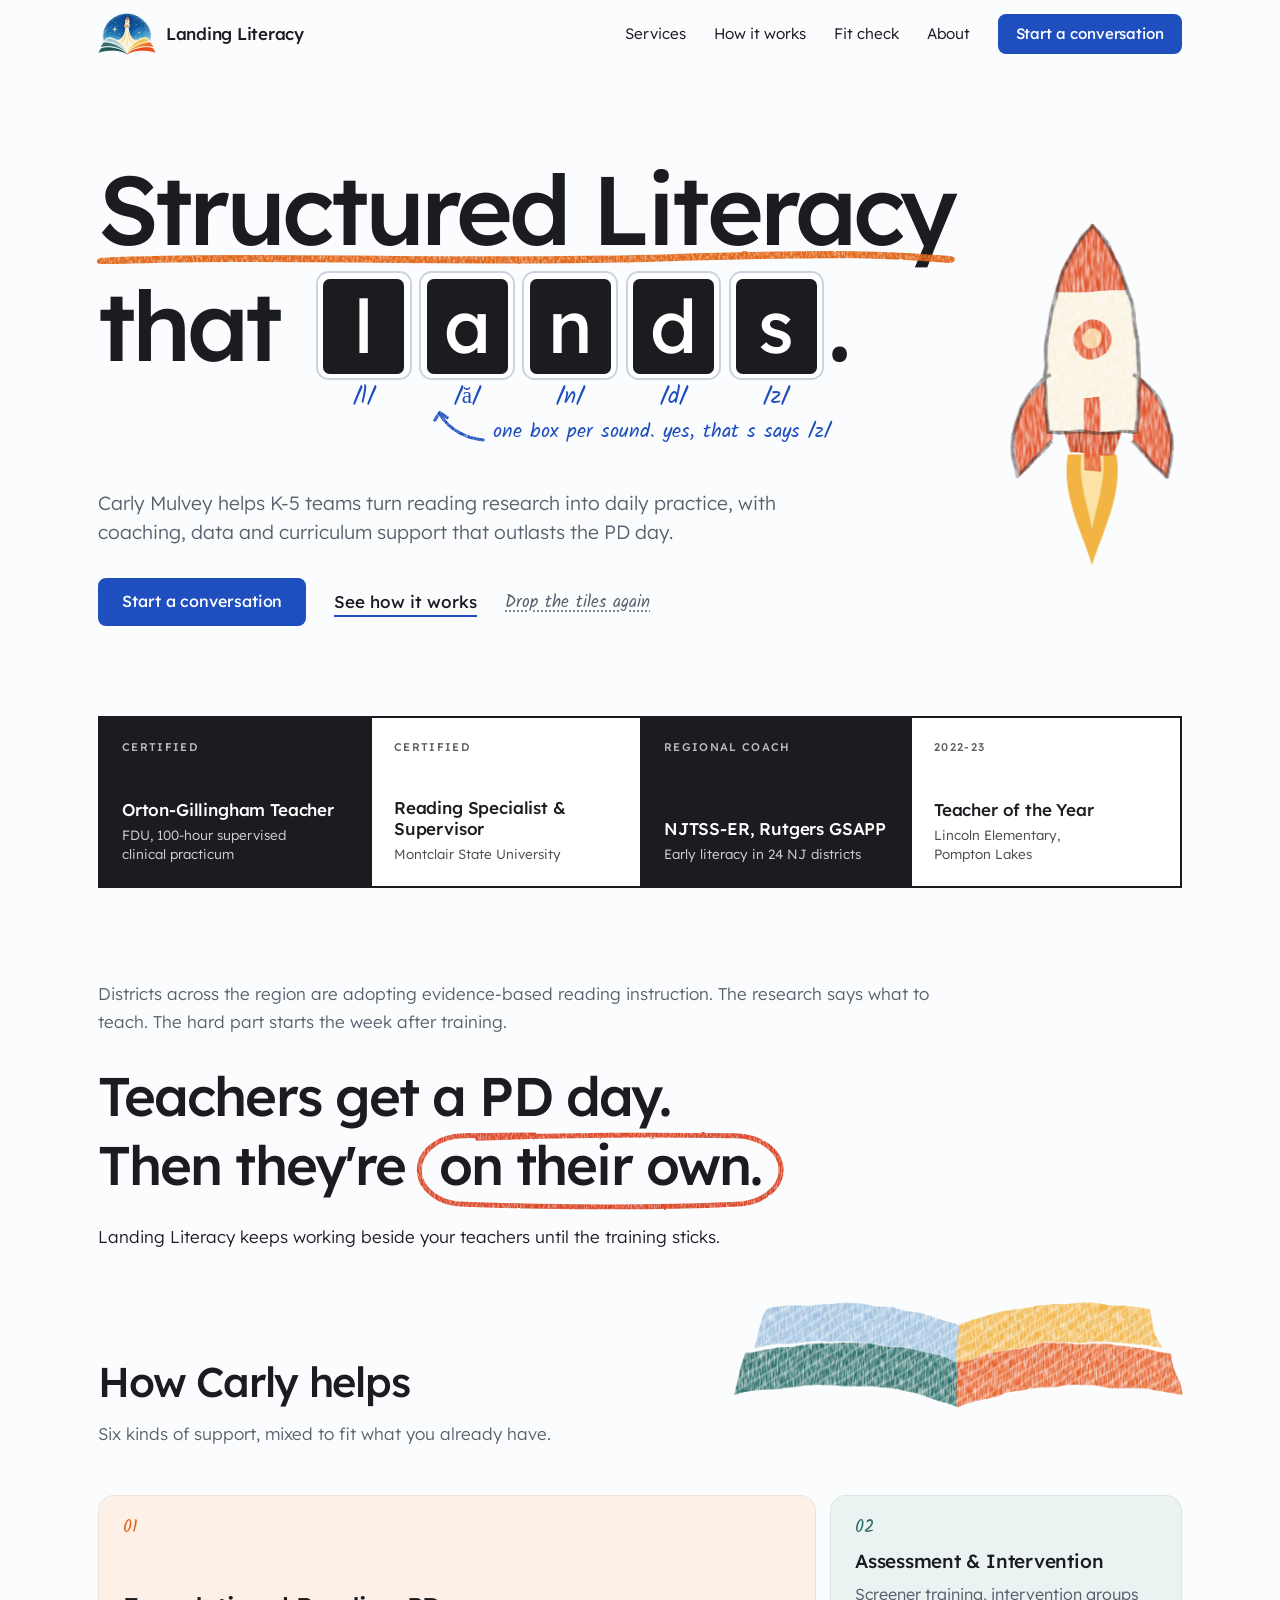
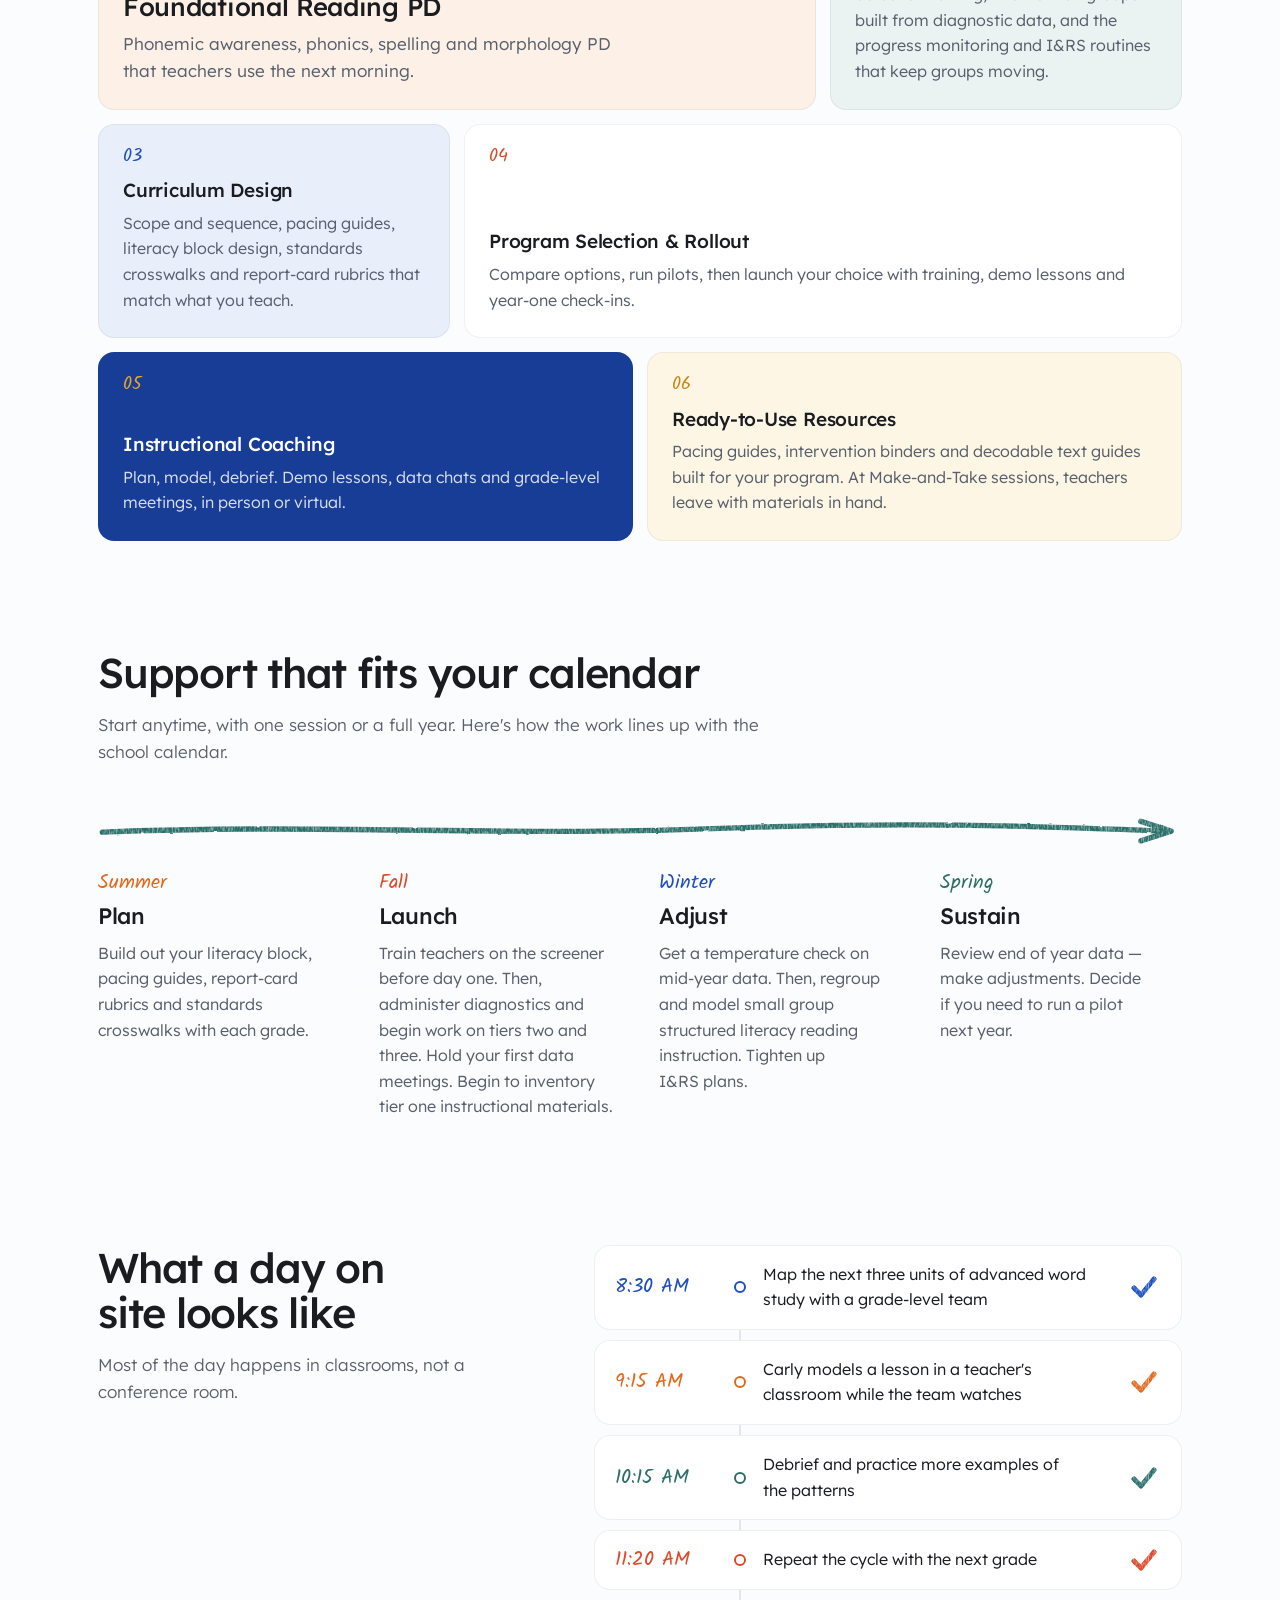
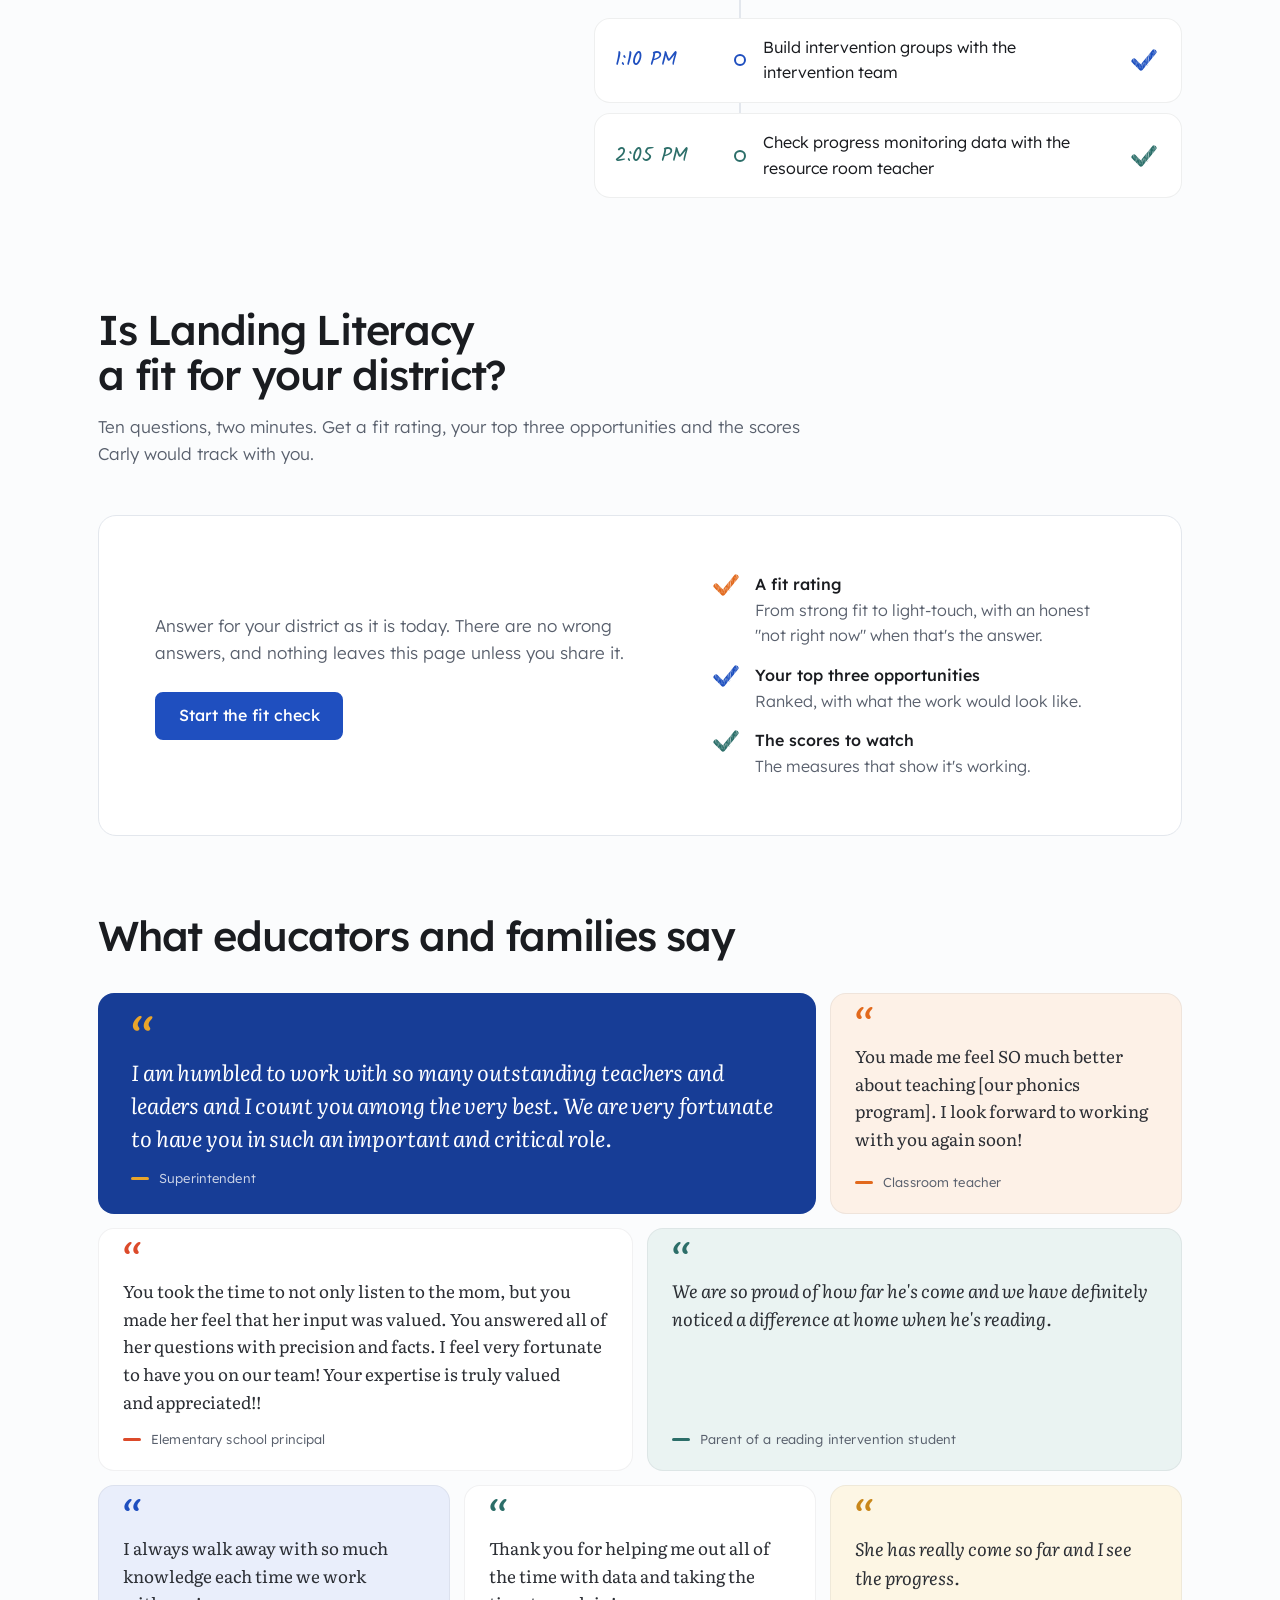
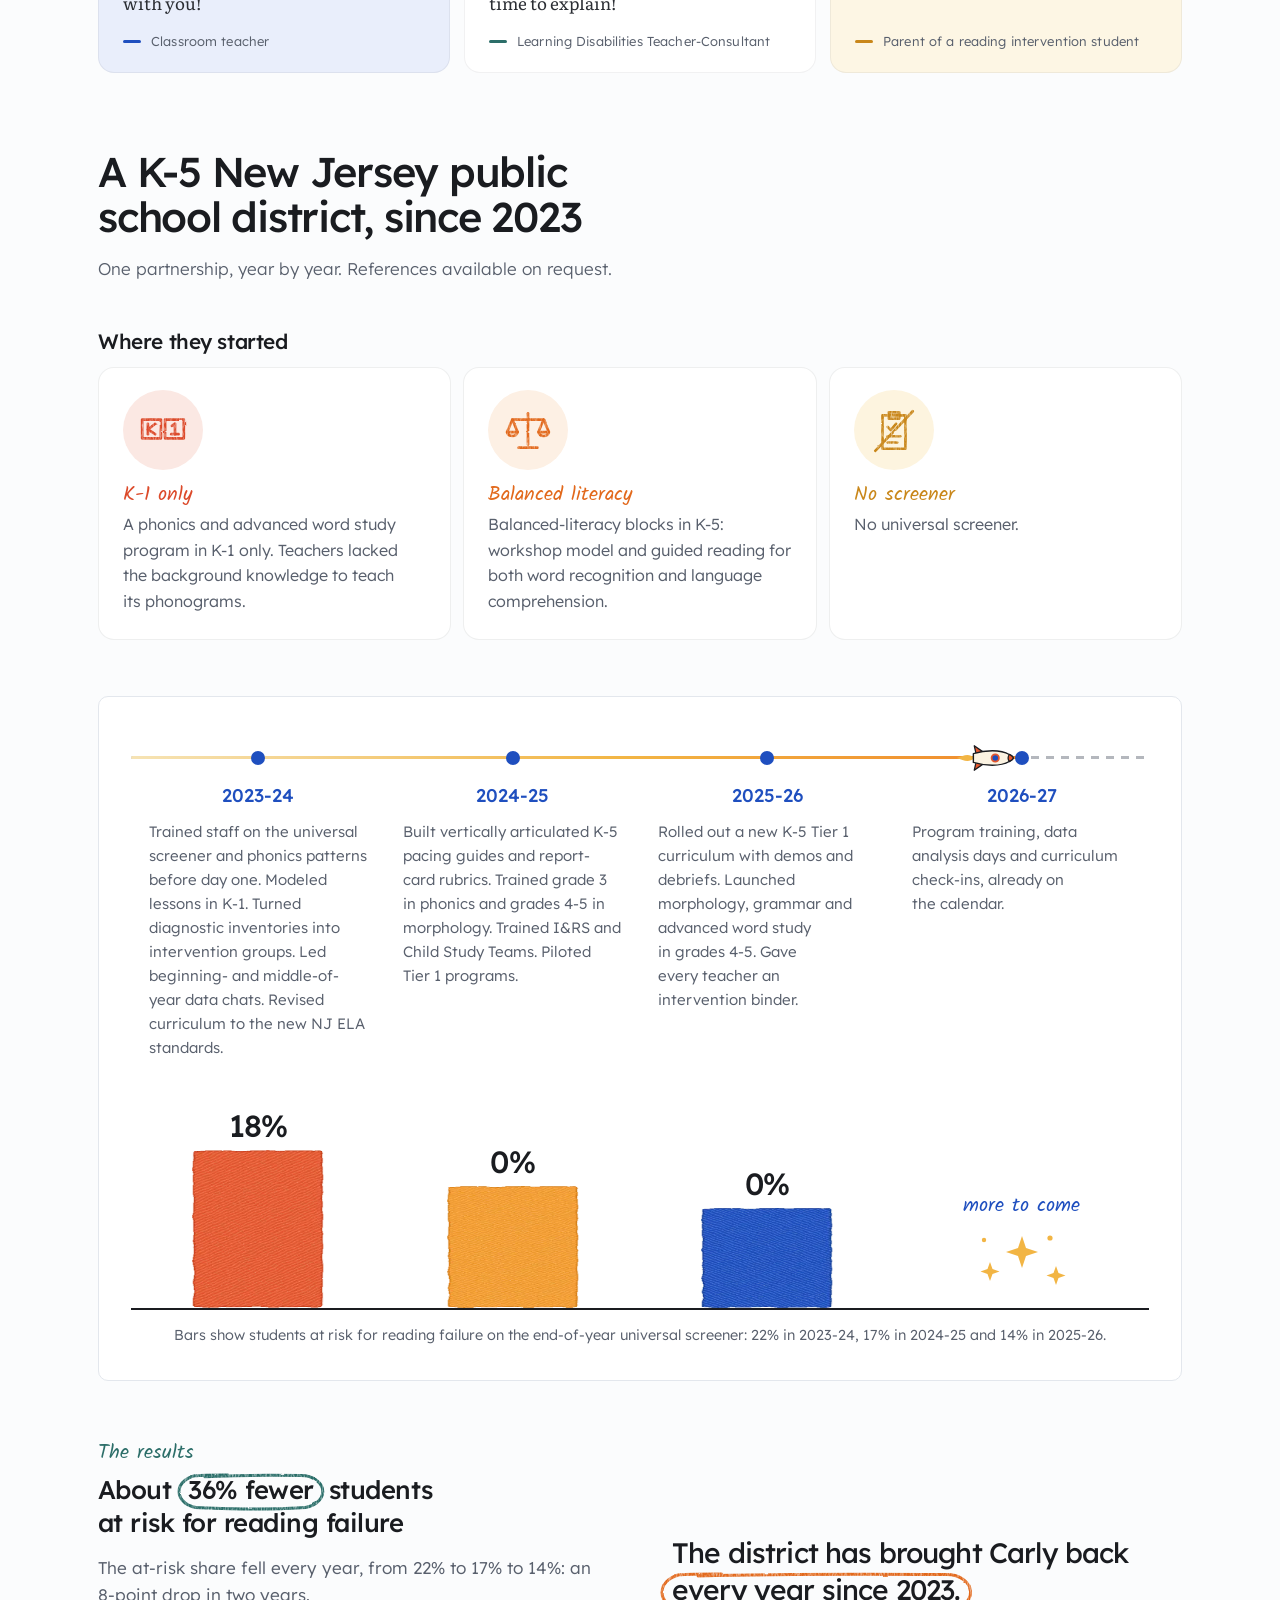
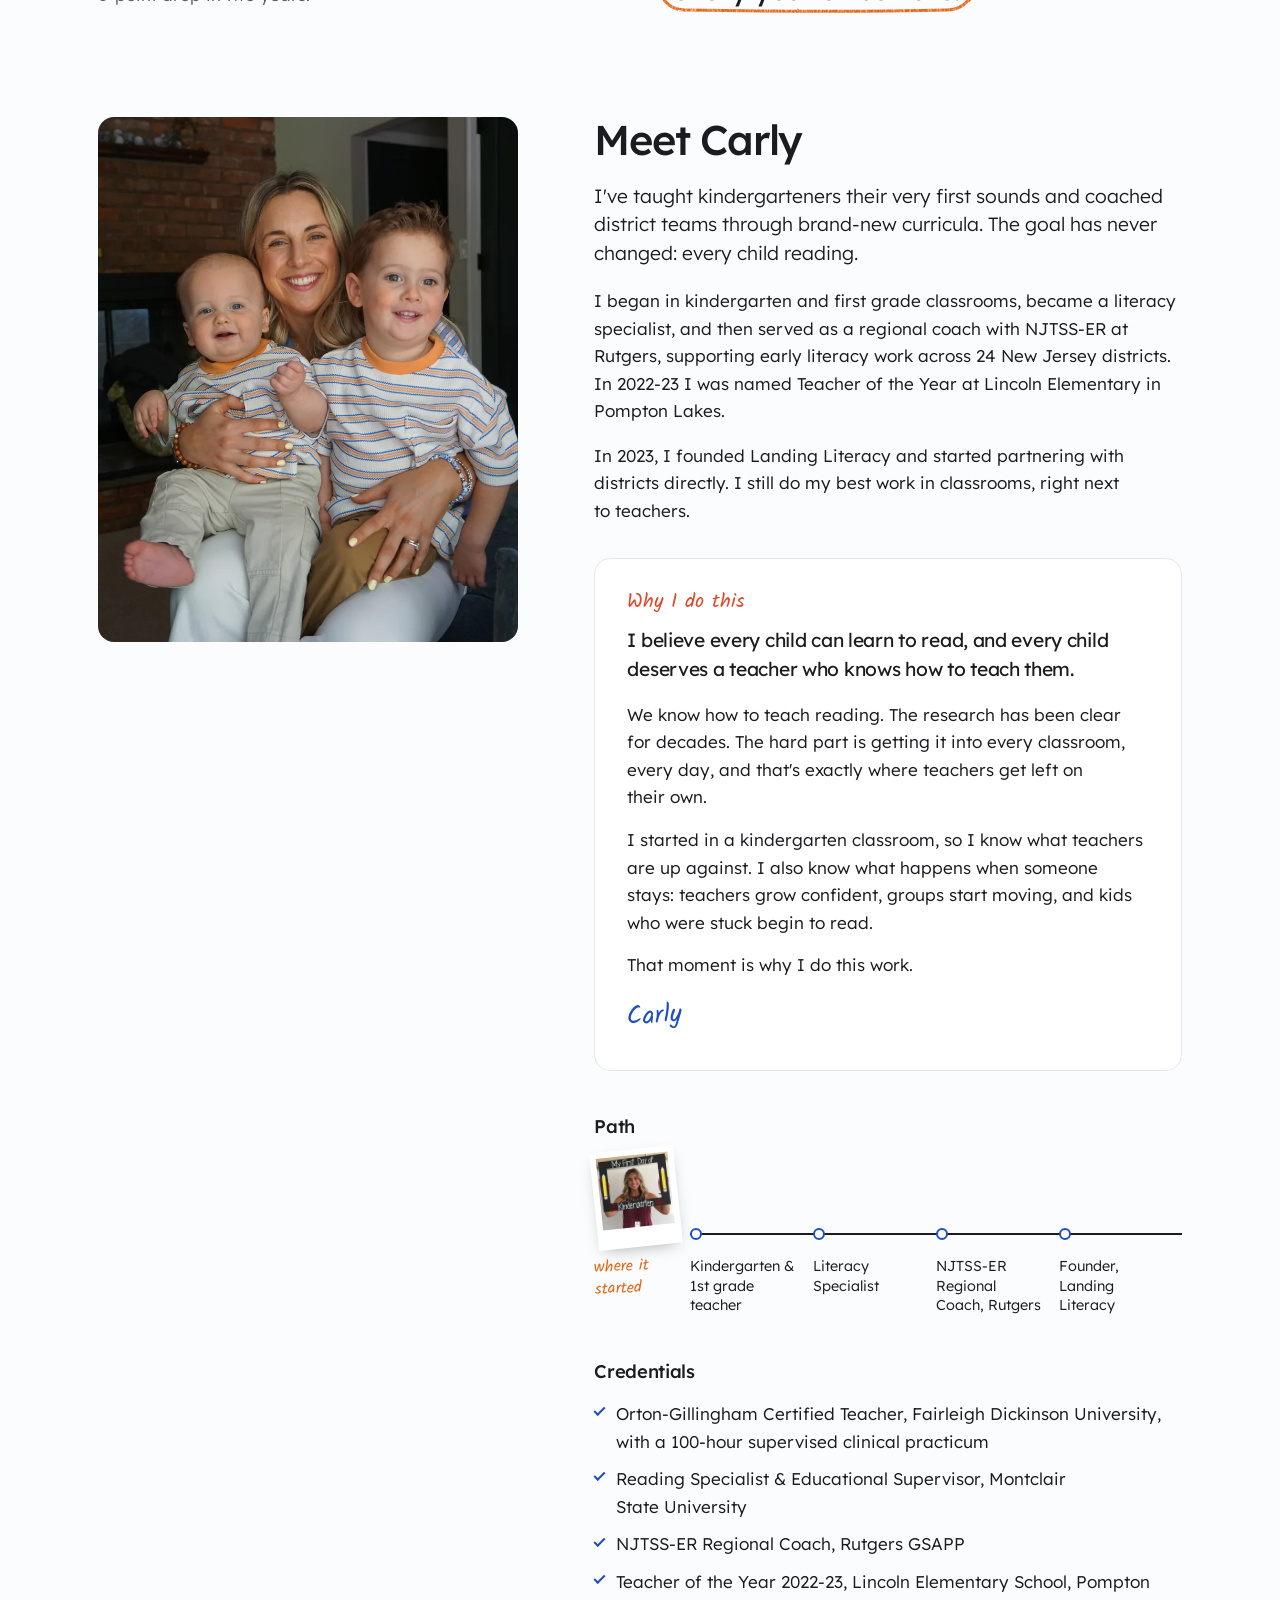
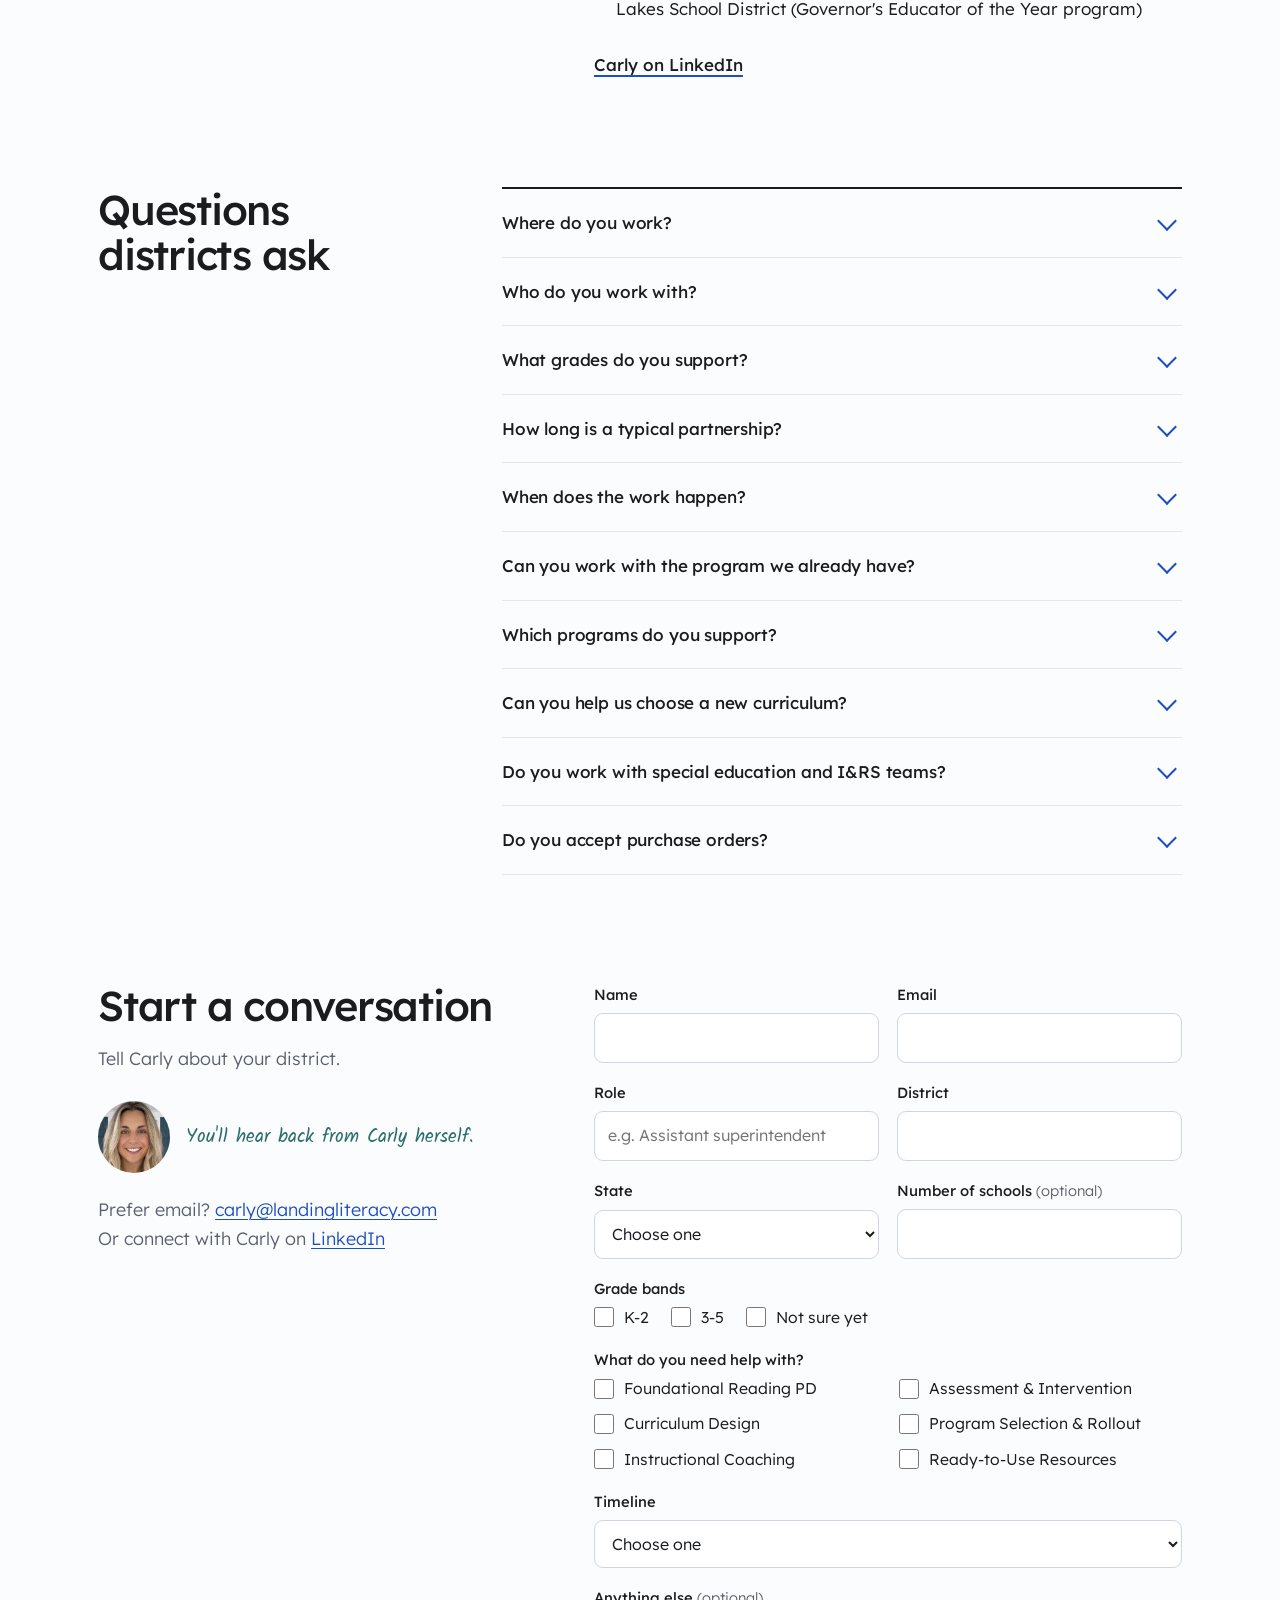
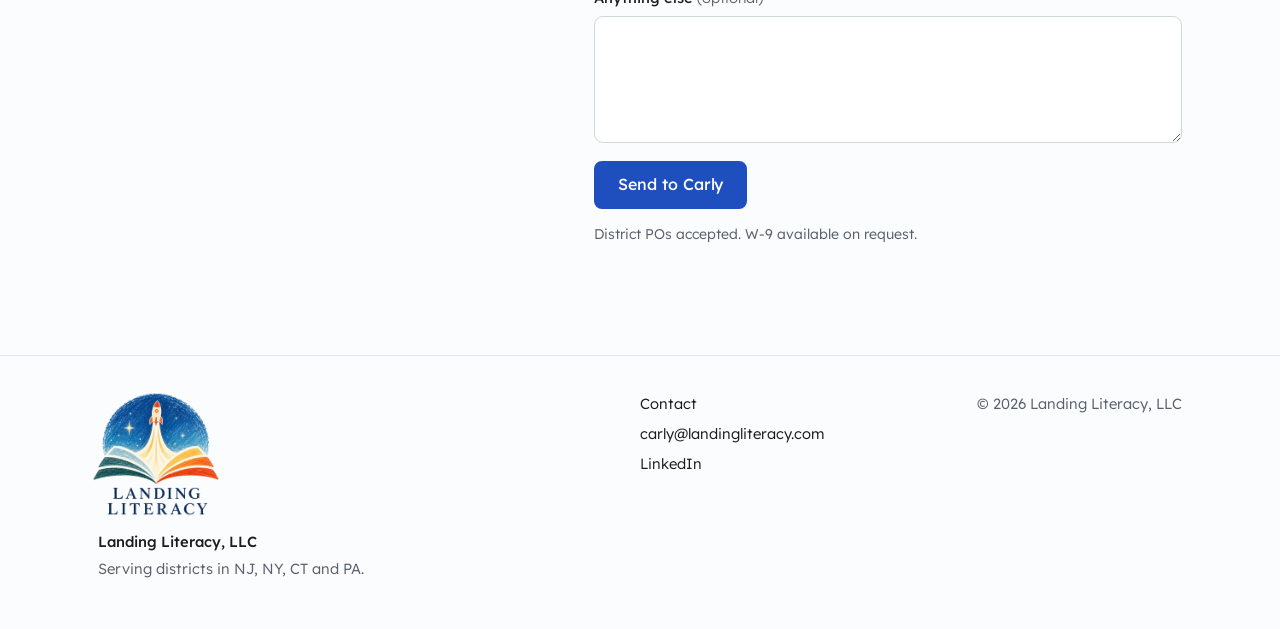
==== commit e9291e2f: "Update Winter copy wording Co-Authored-By: Claude Opus 5.5 <noreply@anthropic.com> Claude-Session: h" ====
--- a/index.html
+++ b/index.html
@@ -203,7 +203,7 @@
       <li class="season">
         <p class="season-name">Winter</p>
         <h3>Adjust</h3>
-        <p>Get a temperature check on mid-year data. Then, regroup, model small group structured literacy reading instruction. Tighten up I&amp;RS plans.</p>
+        <p>Get a temperature check on mid-year data. Then, regroup and model small group structured literacy reading instruction. Tighten up I&amp;RS plans.</p>
       </li>
       <li class="season">
         <p class="season-name">Spring</p>
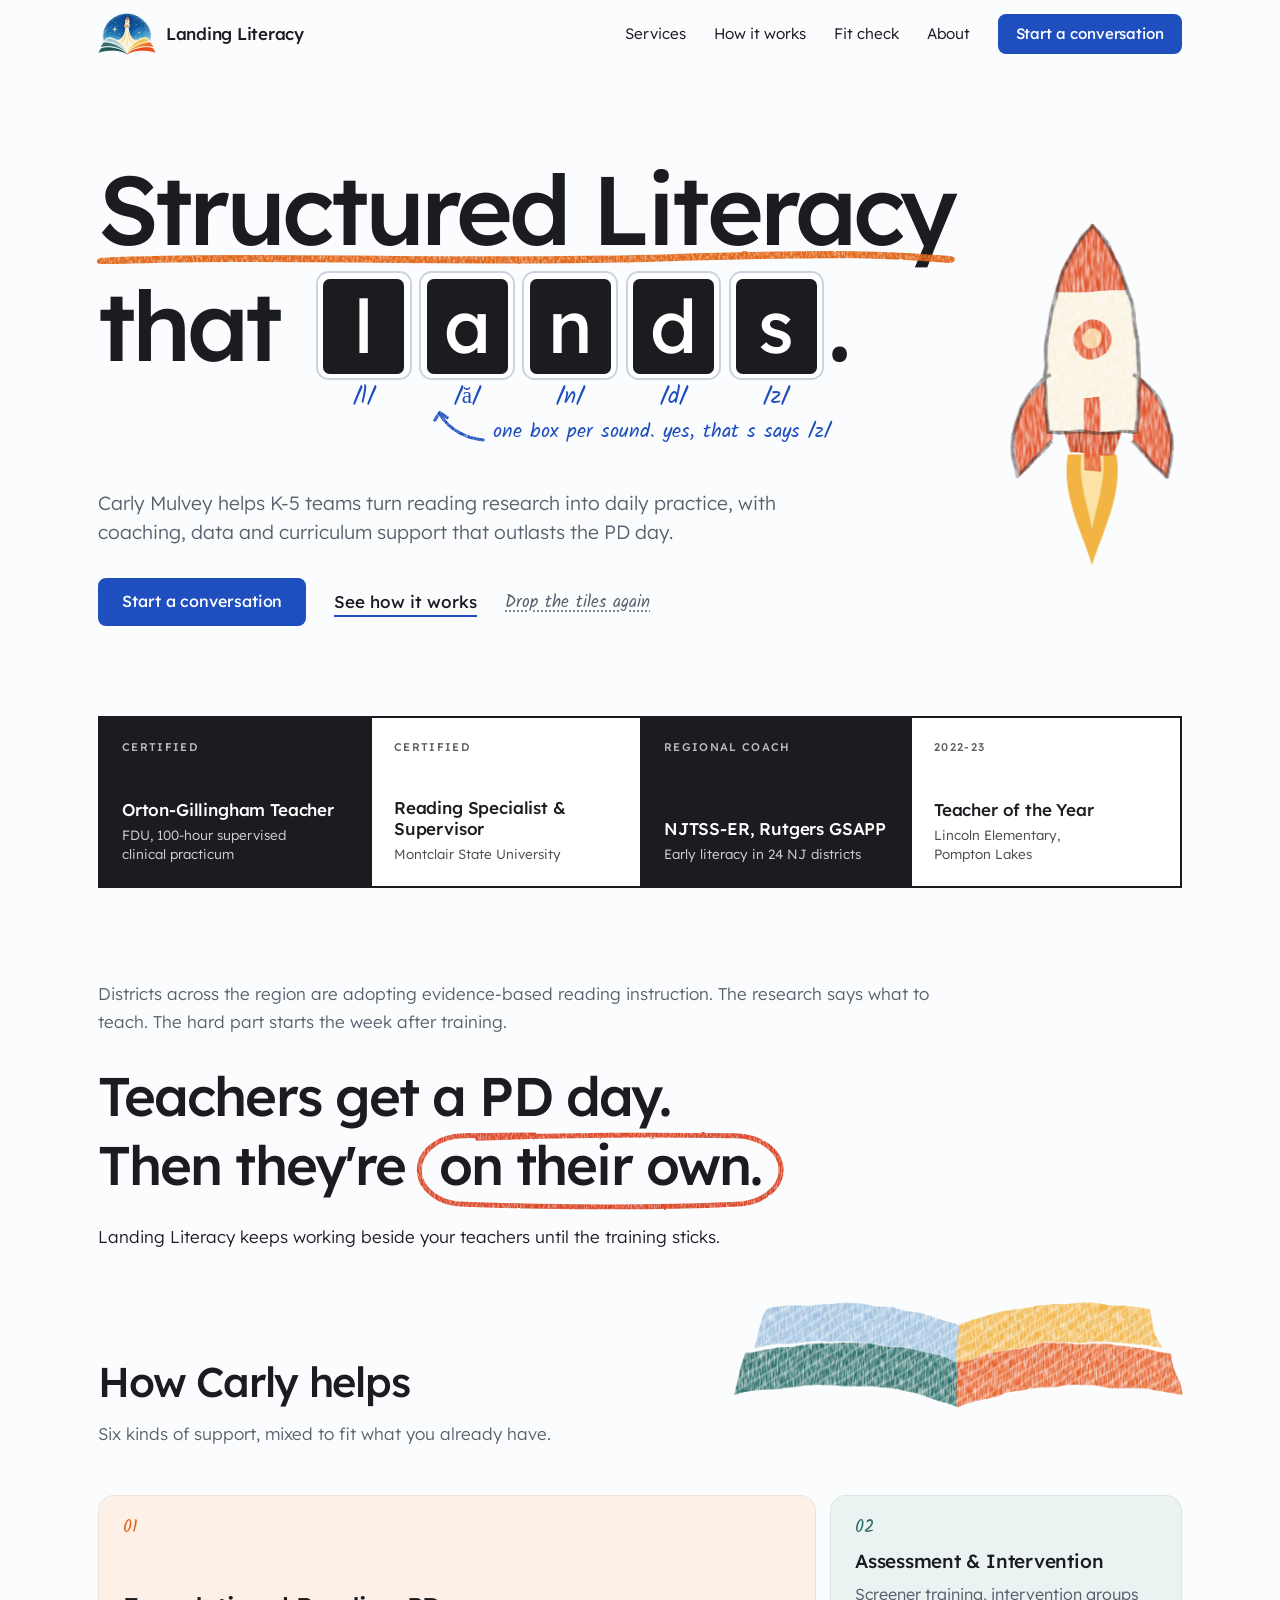
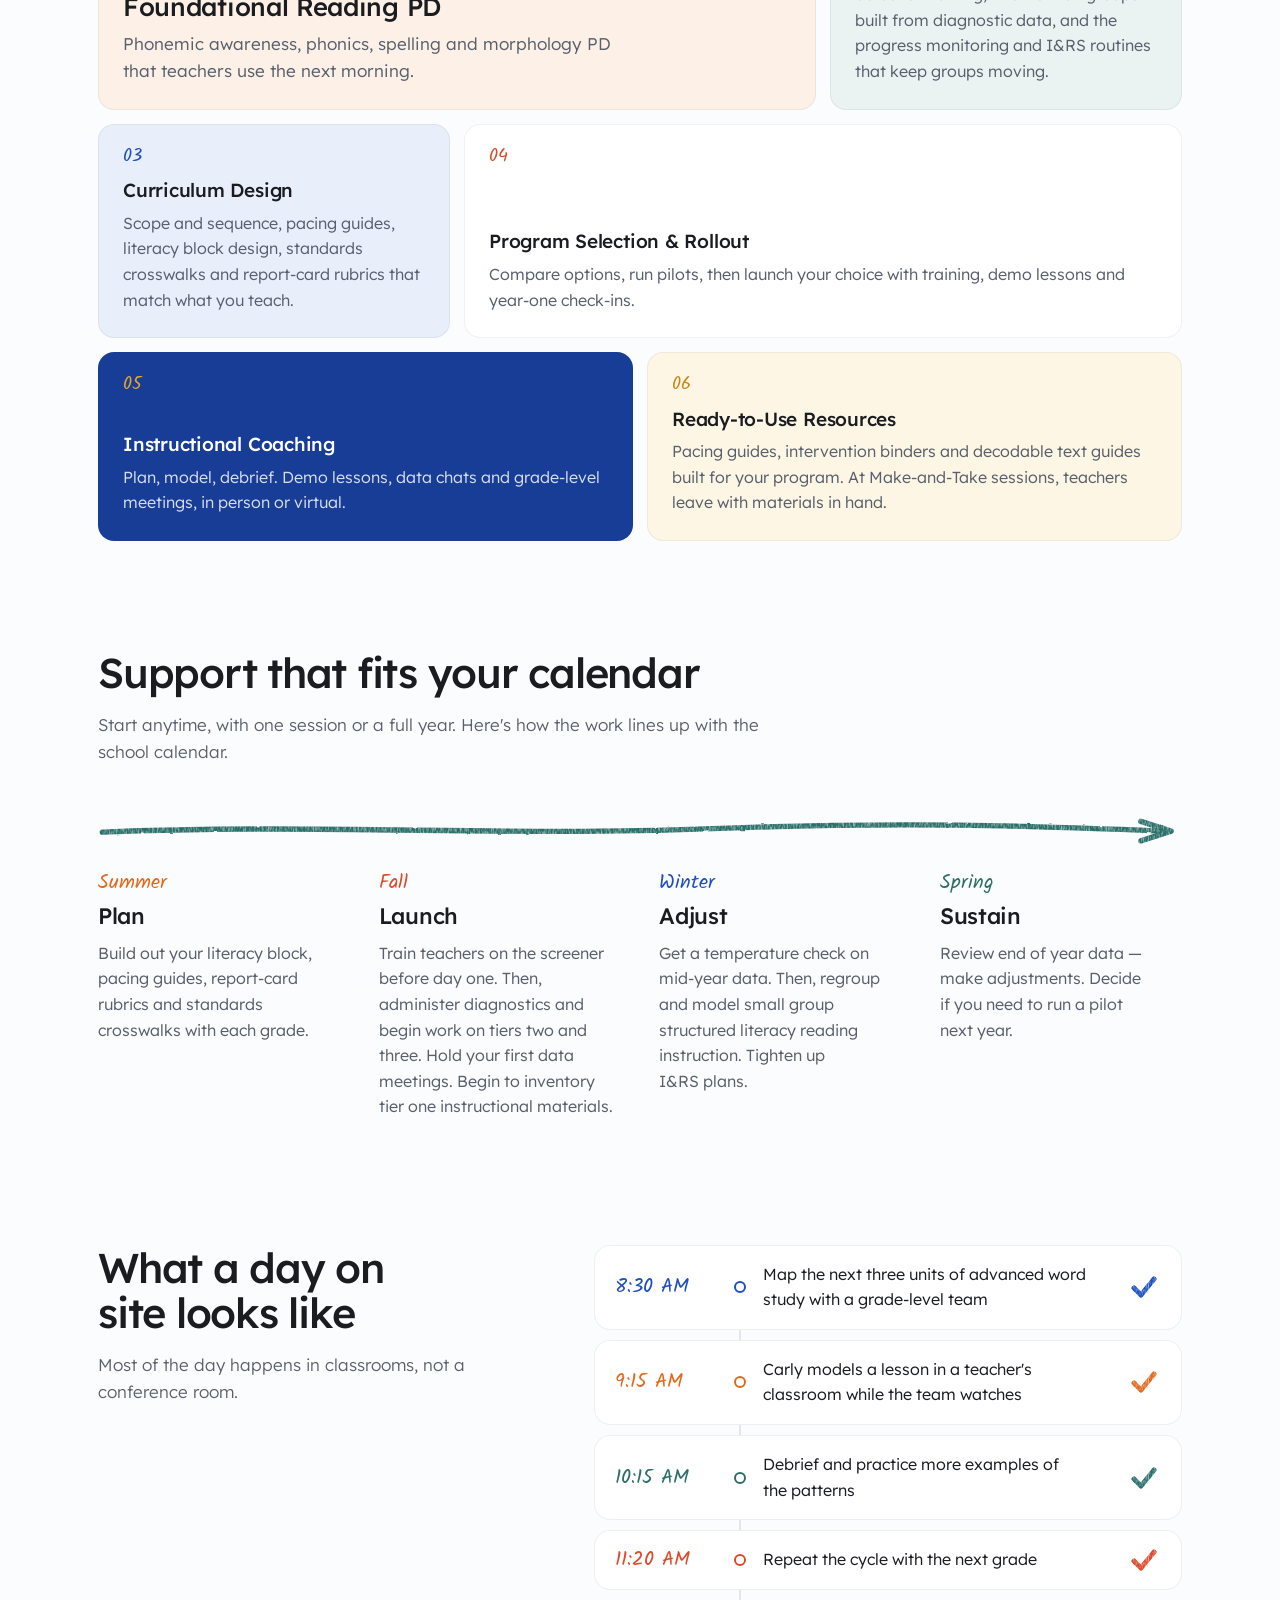
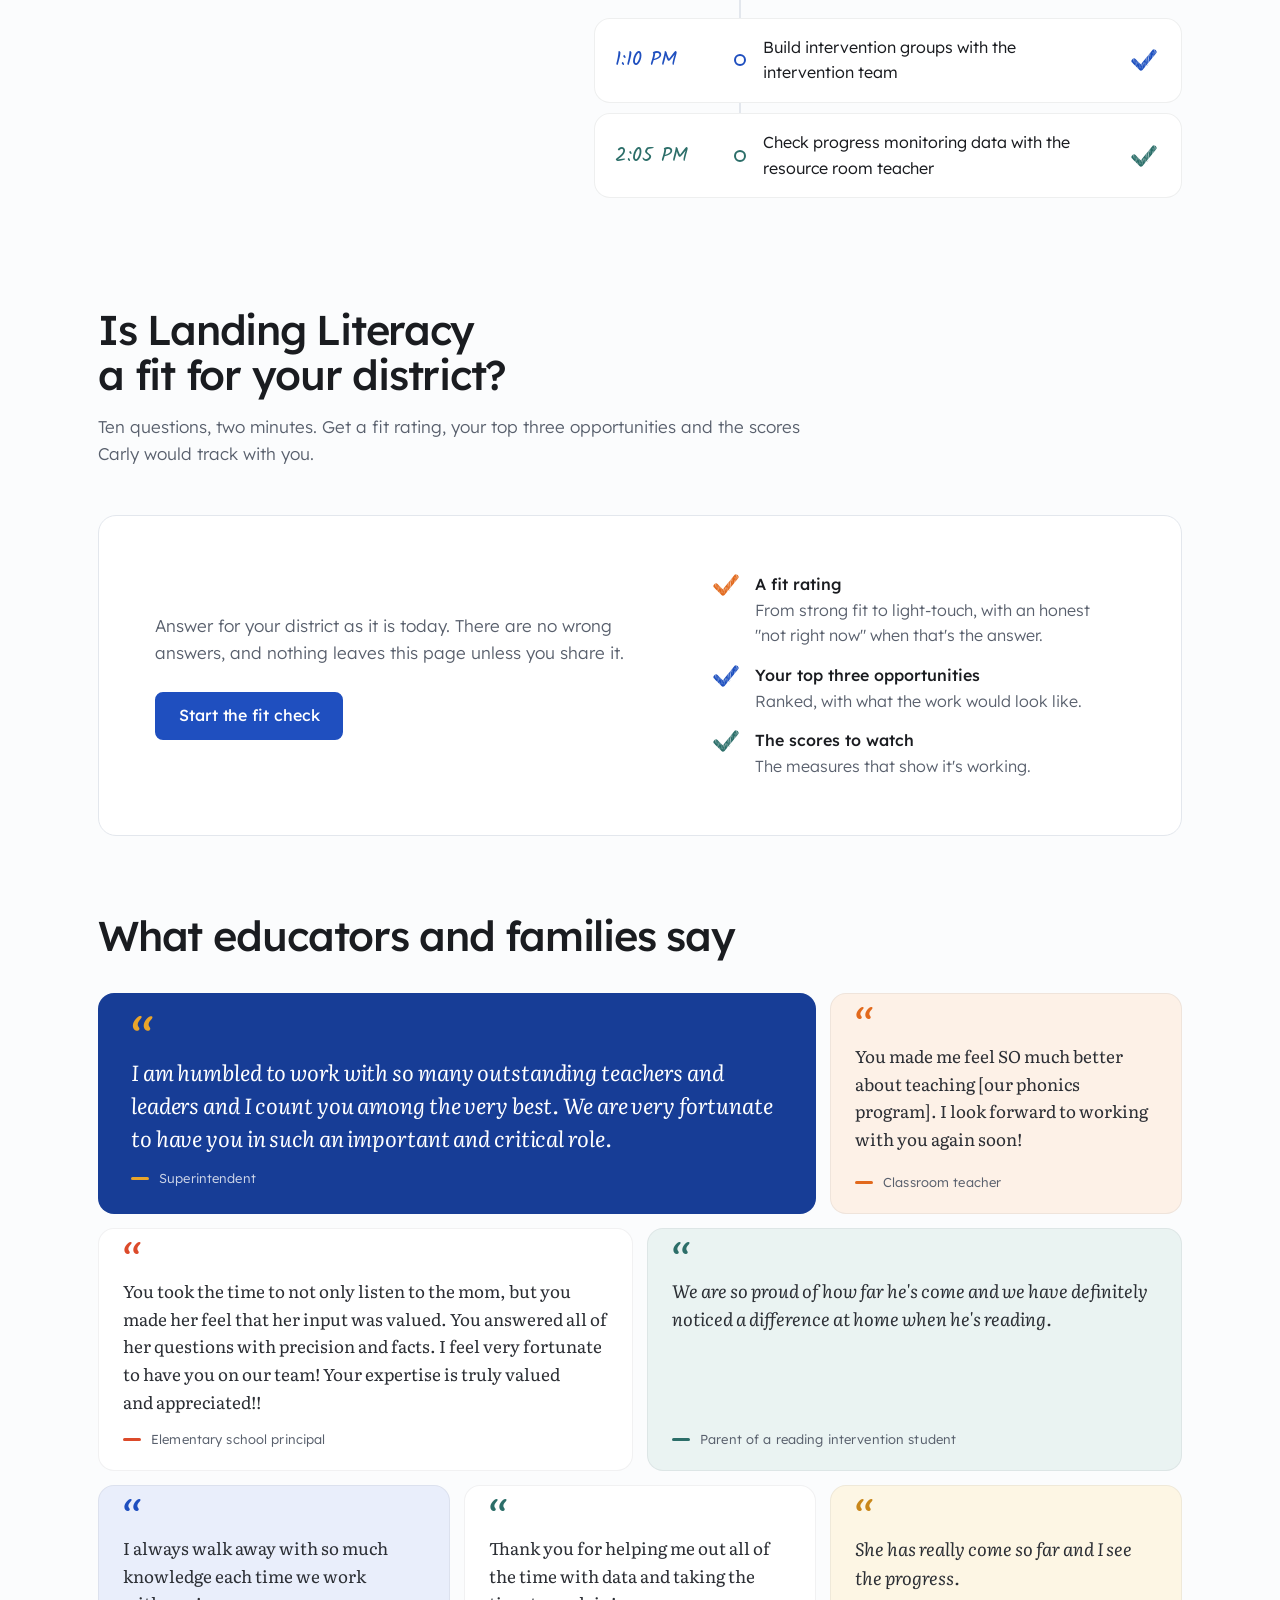
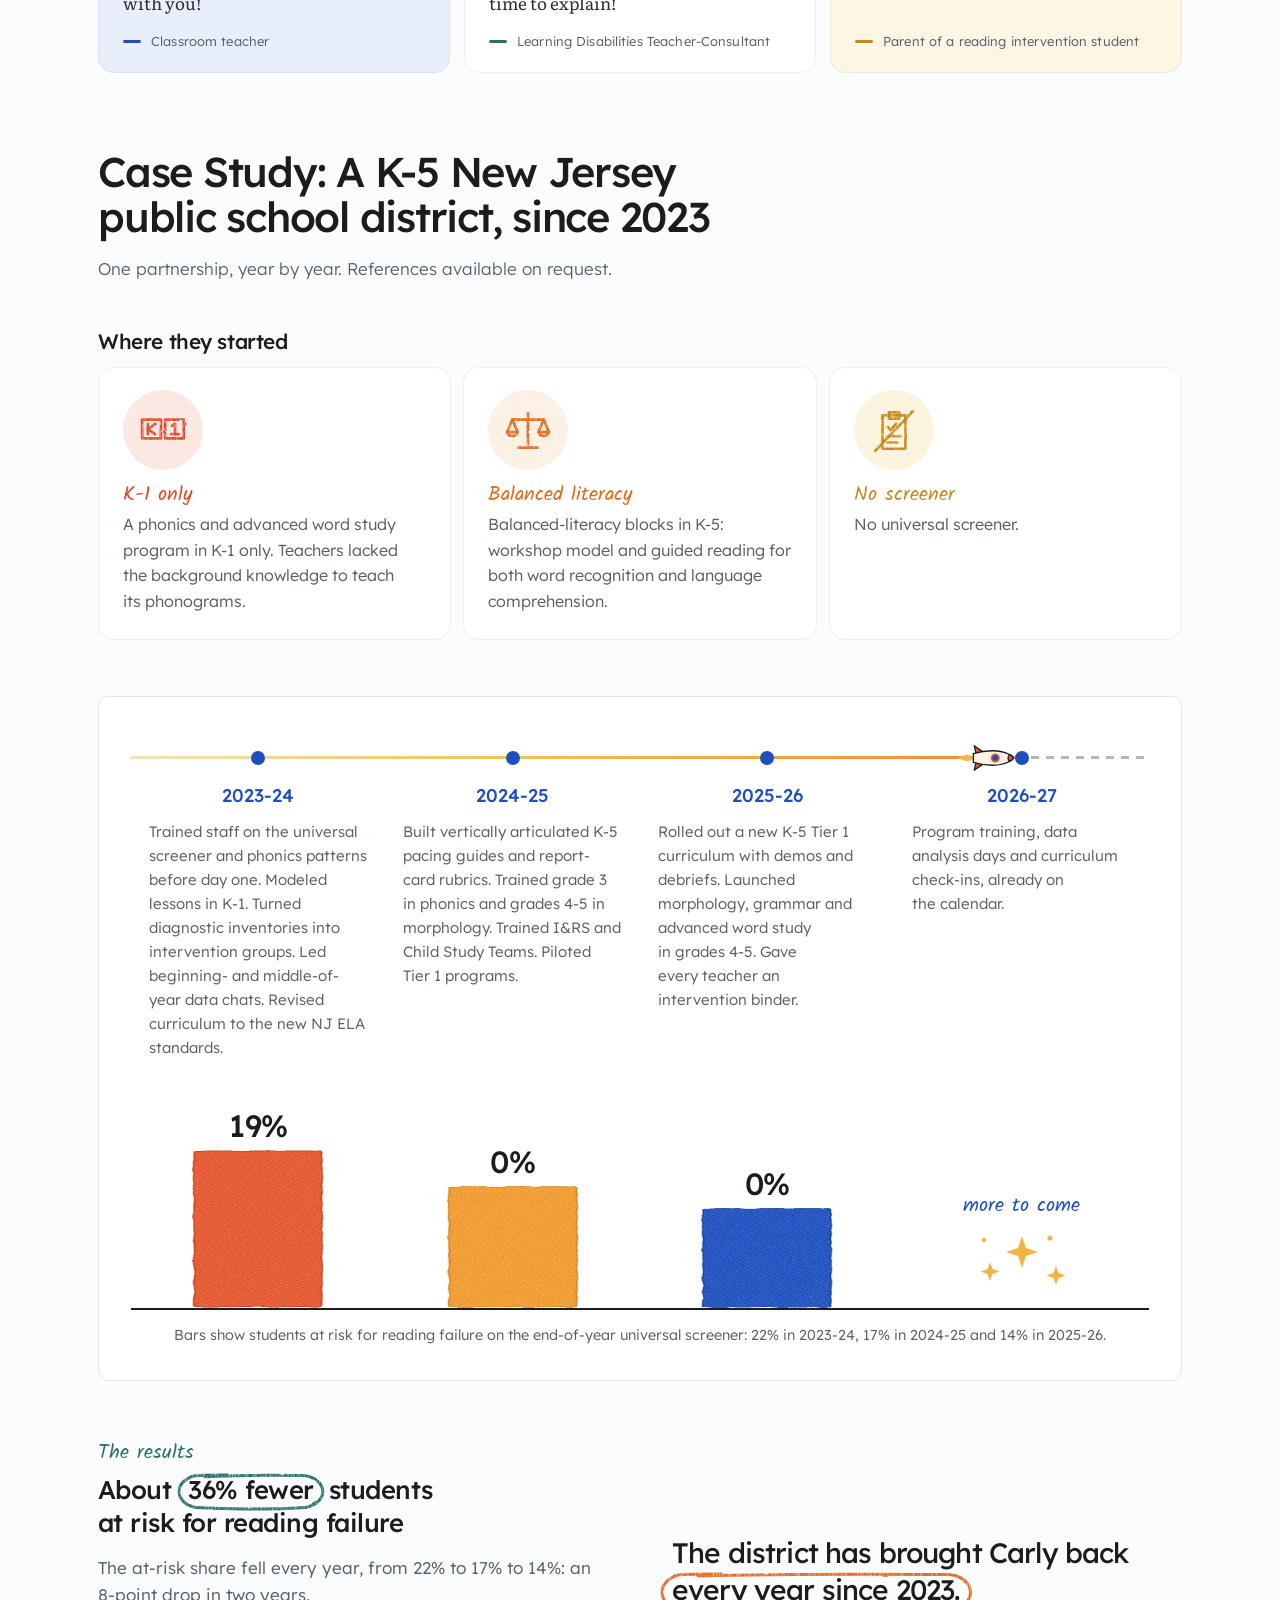
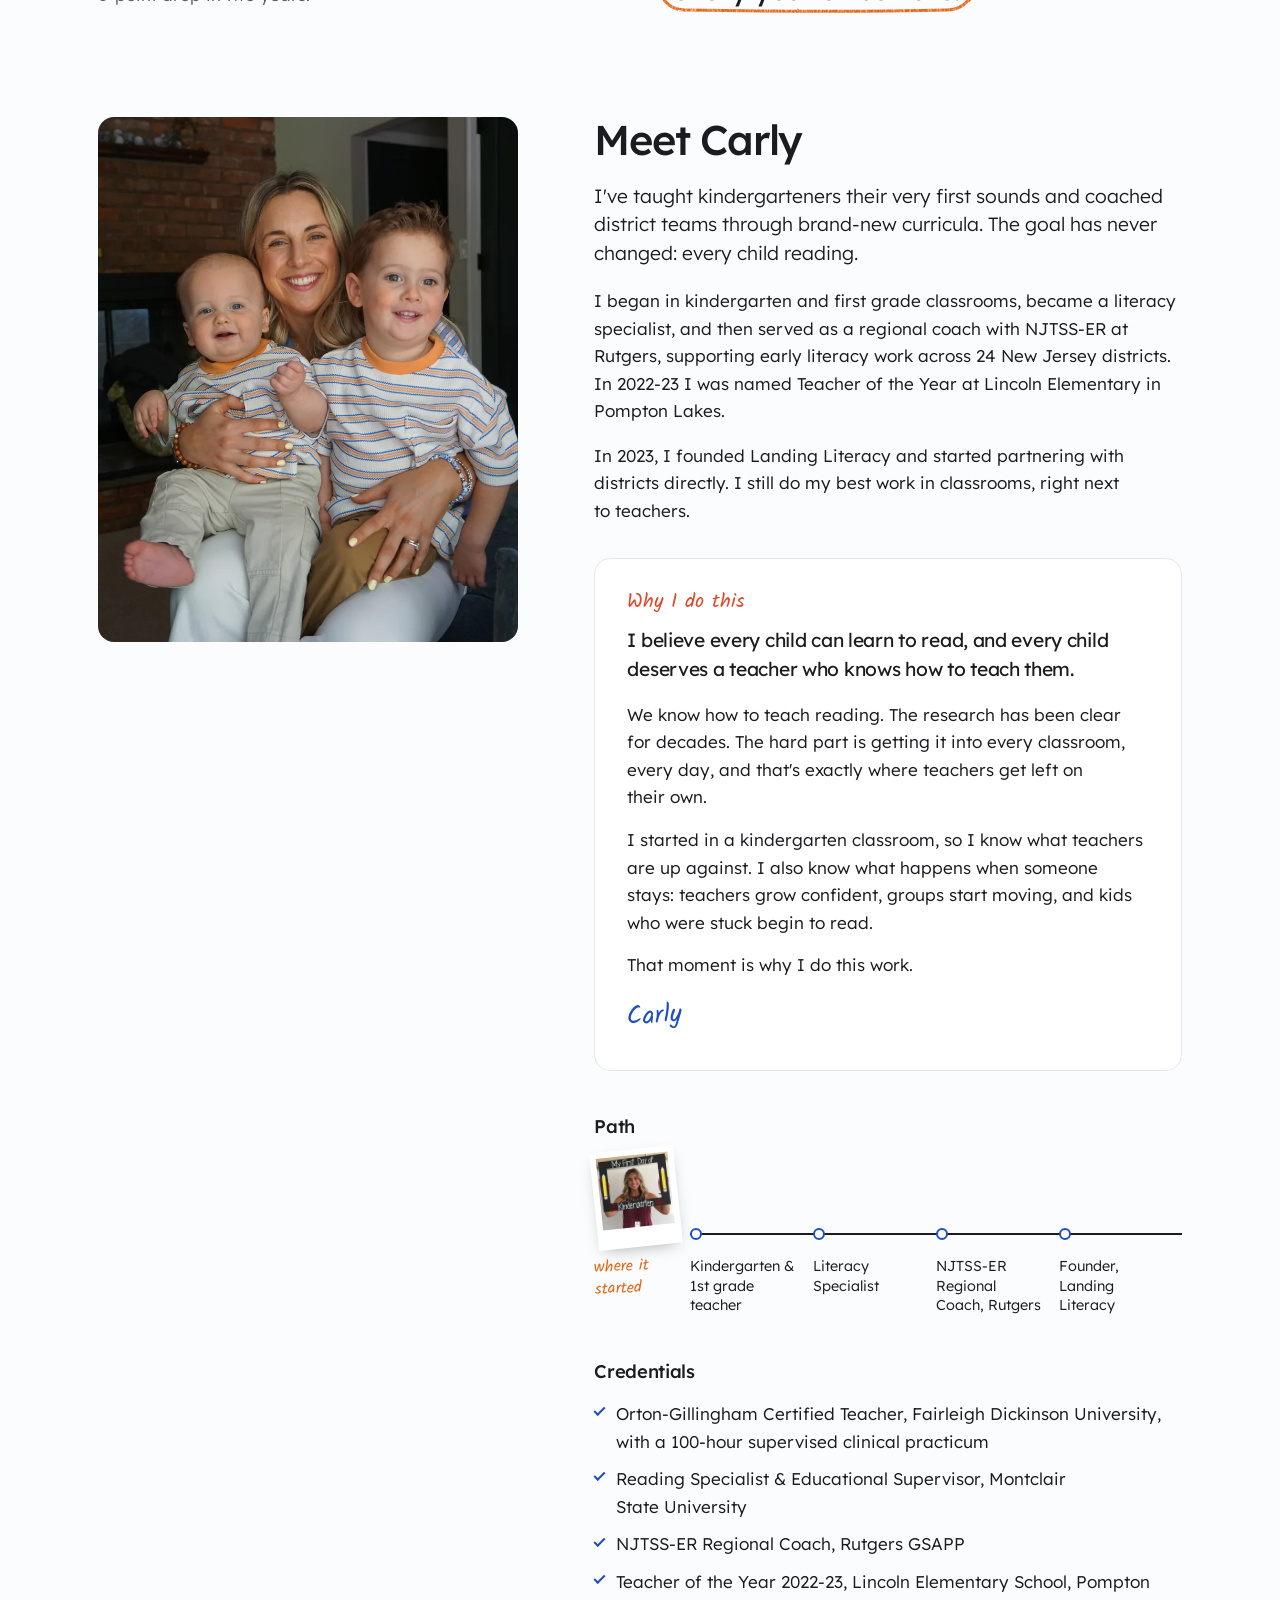
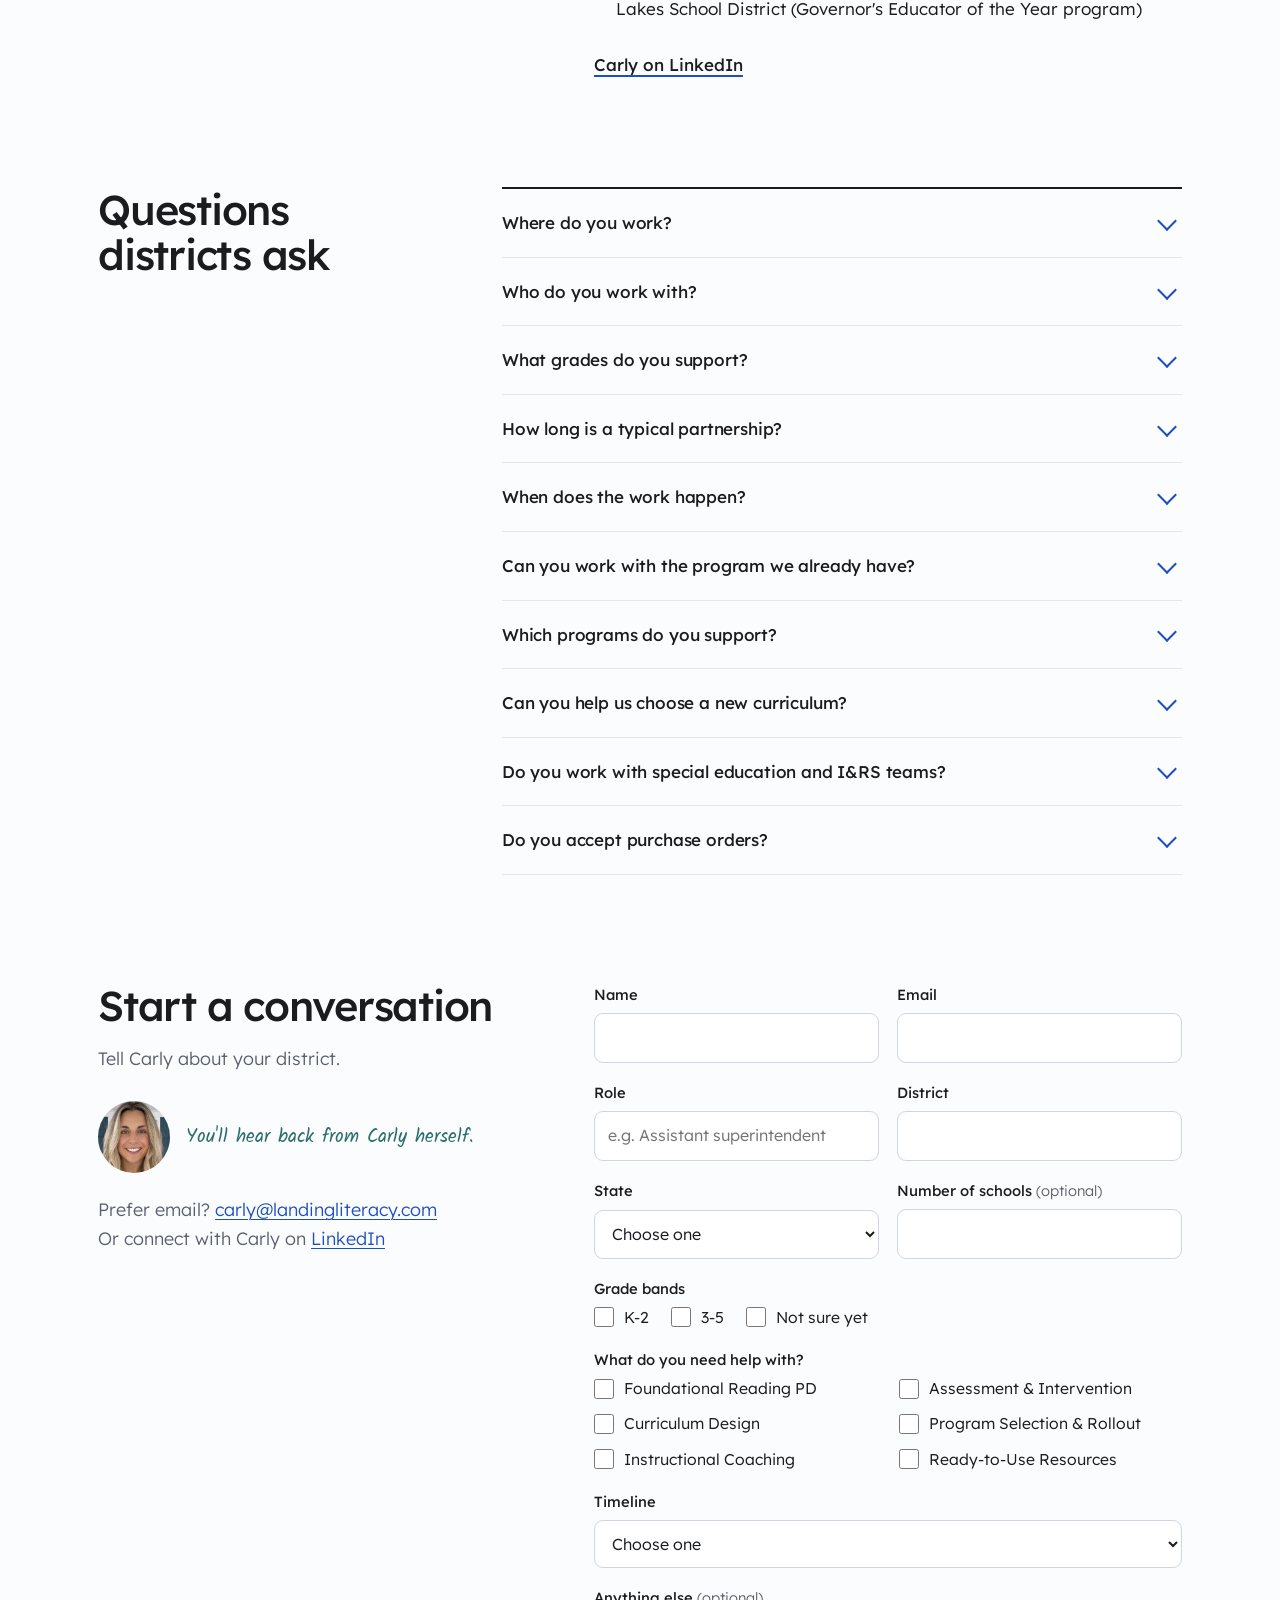
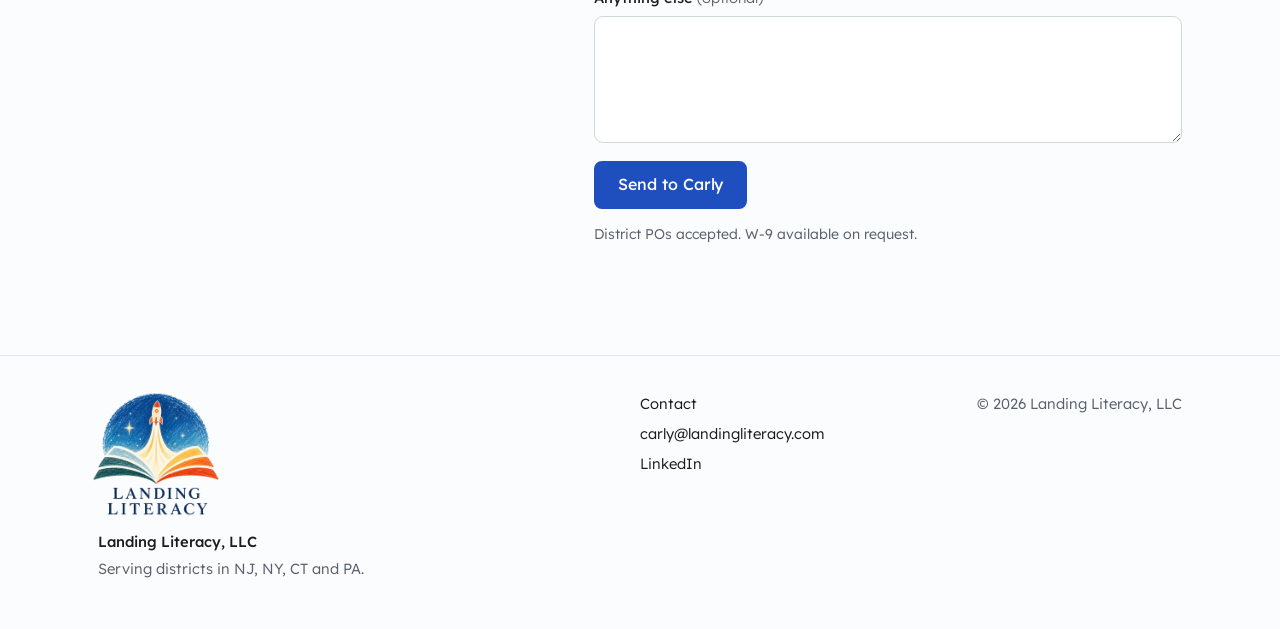
==== commit 95a20cc6: "Add Case Study label to district story heading Co-Authored-By: Claude Opus 5.5 <noreply@anthropic.co" ====
--- a/index.html
+++ b/index.html
@@ -313,7 +313,7 @@
 <section class="section story" id="story" aria-labelledby="story-title">
   <div class="wrap">
     <div class="section-head">
-      <h2 id="story-title">A K-5 New Jersey public school district, since 2023</h2>
+      <h2 id="story-title">Case Study: A K-5 New Jersey public school district, since 2023</h2>
       <p>One partnership, year by year. References available on request.</p>
     </div>
     <div class="story-start">
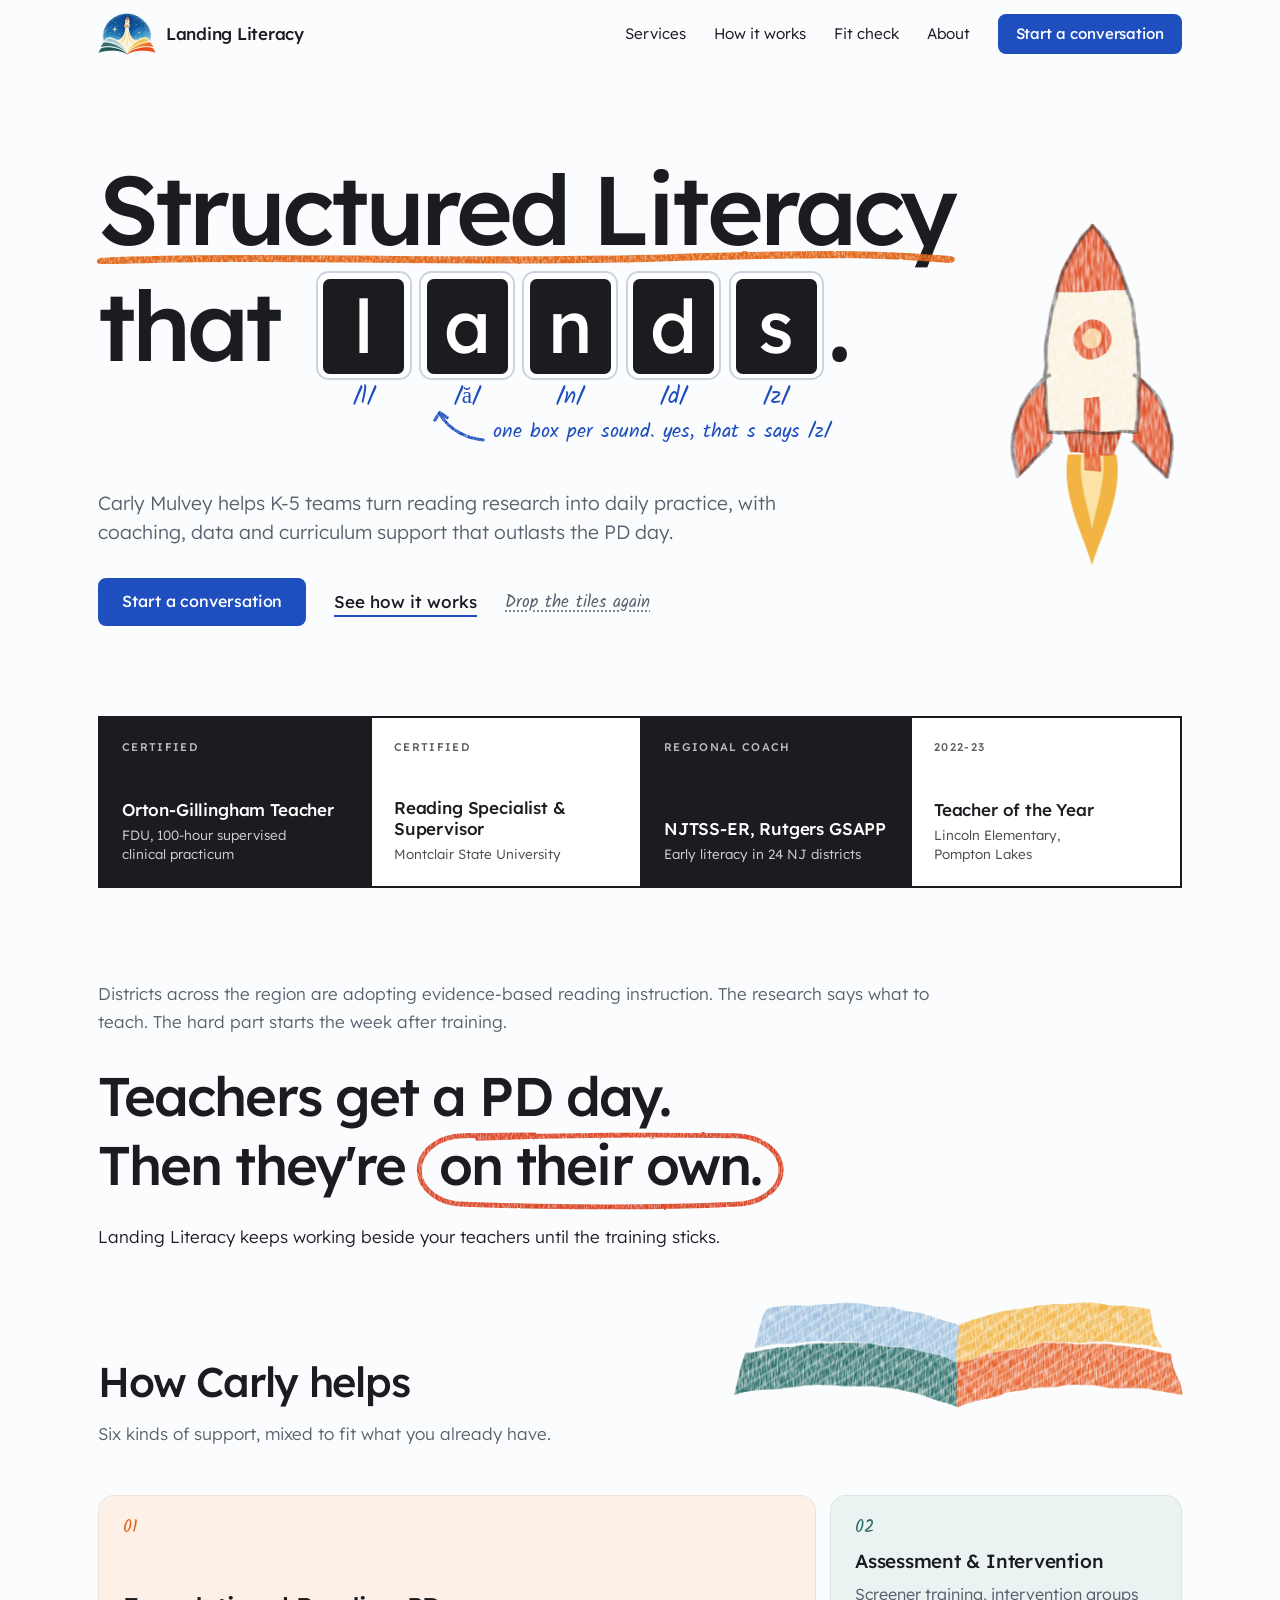
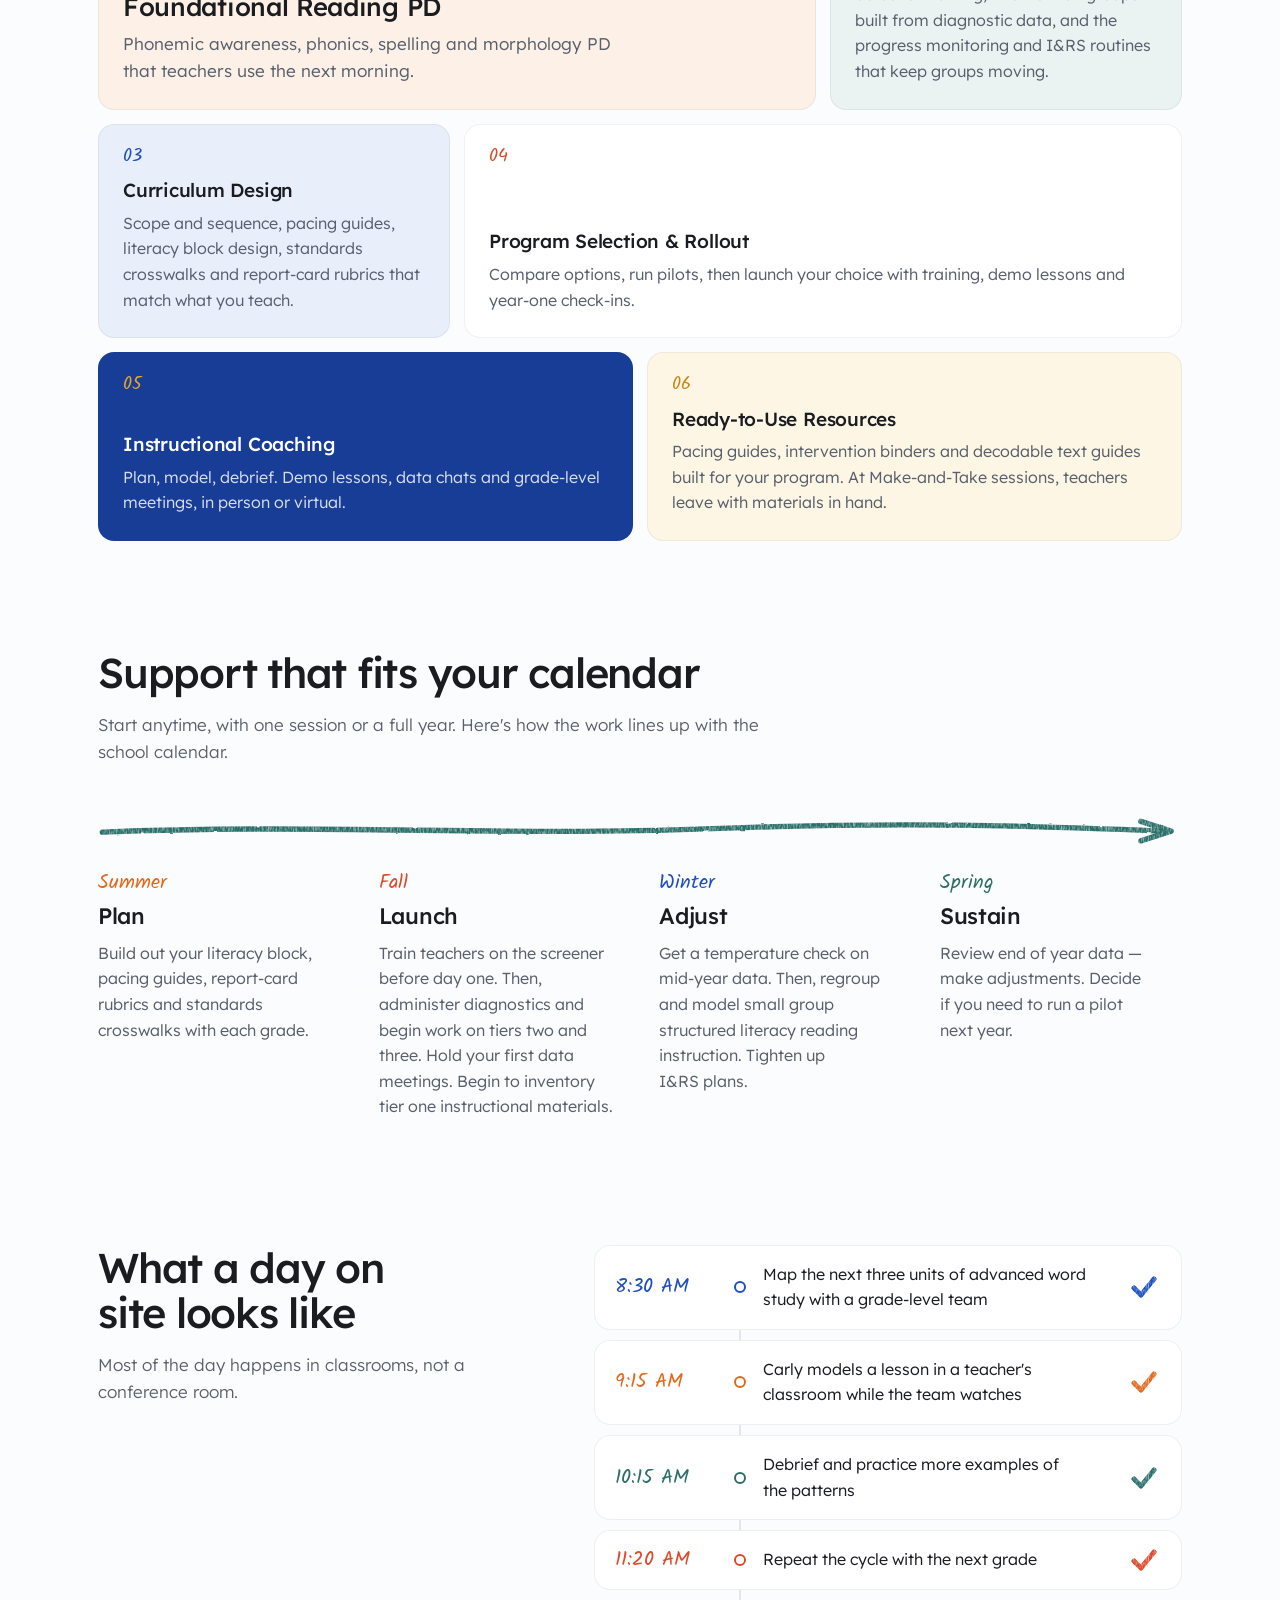
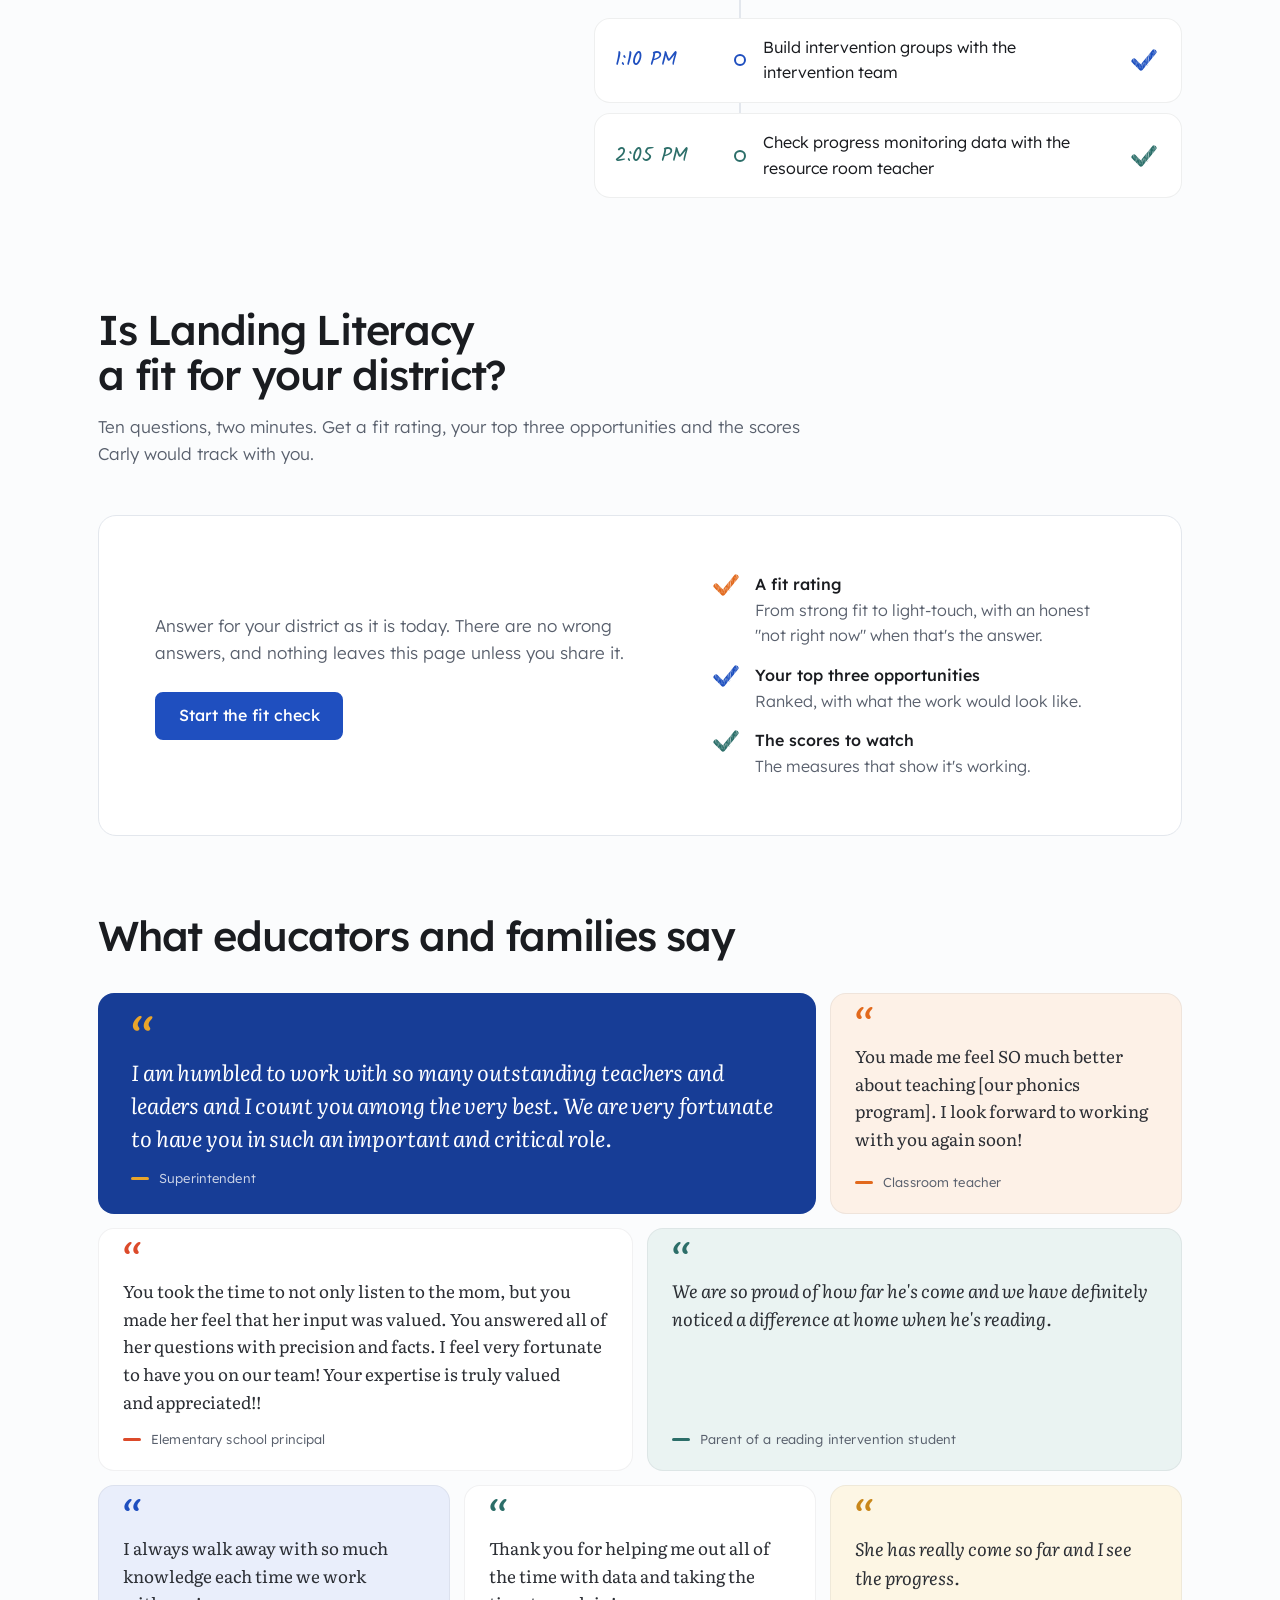
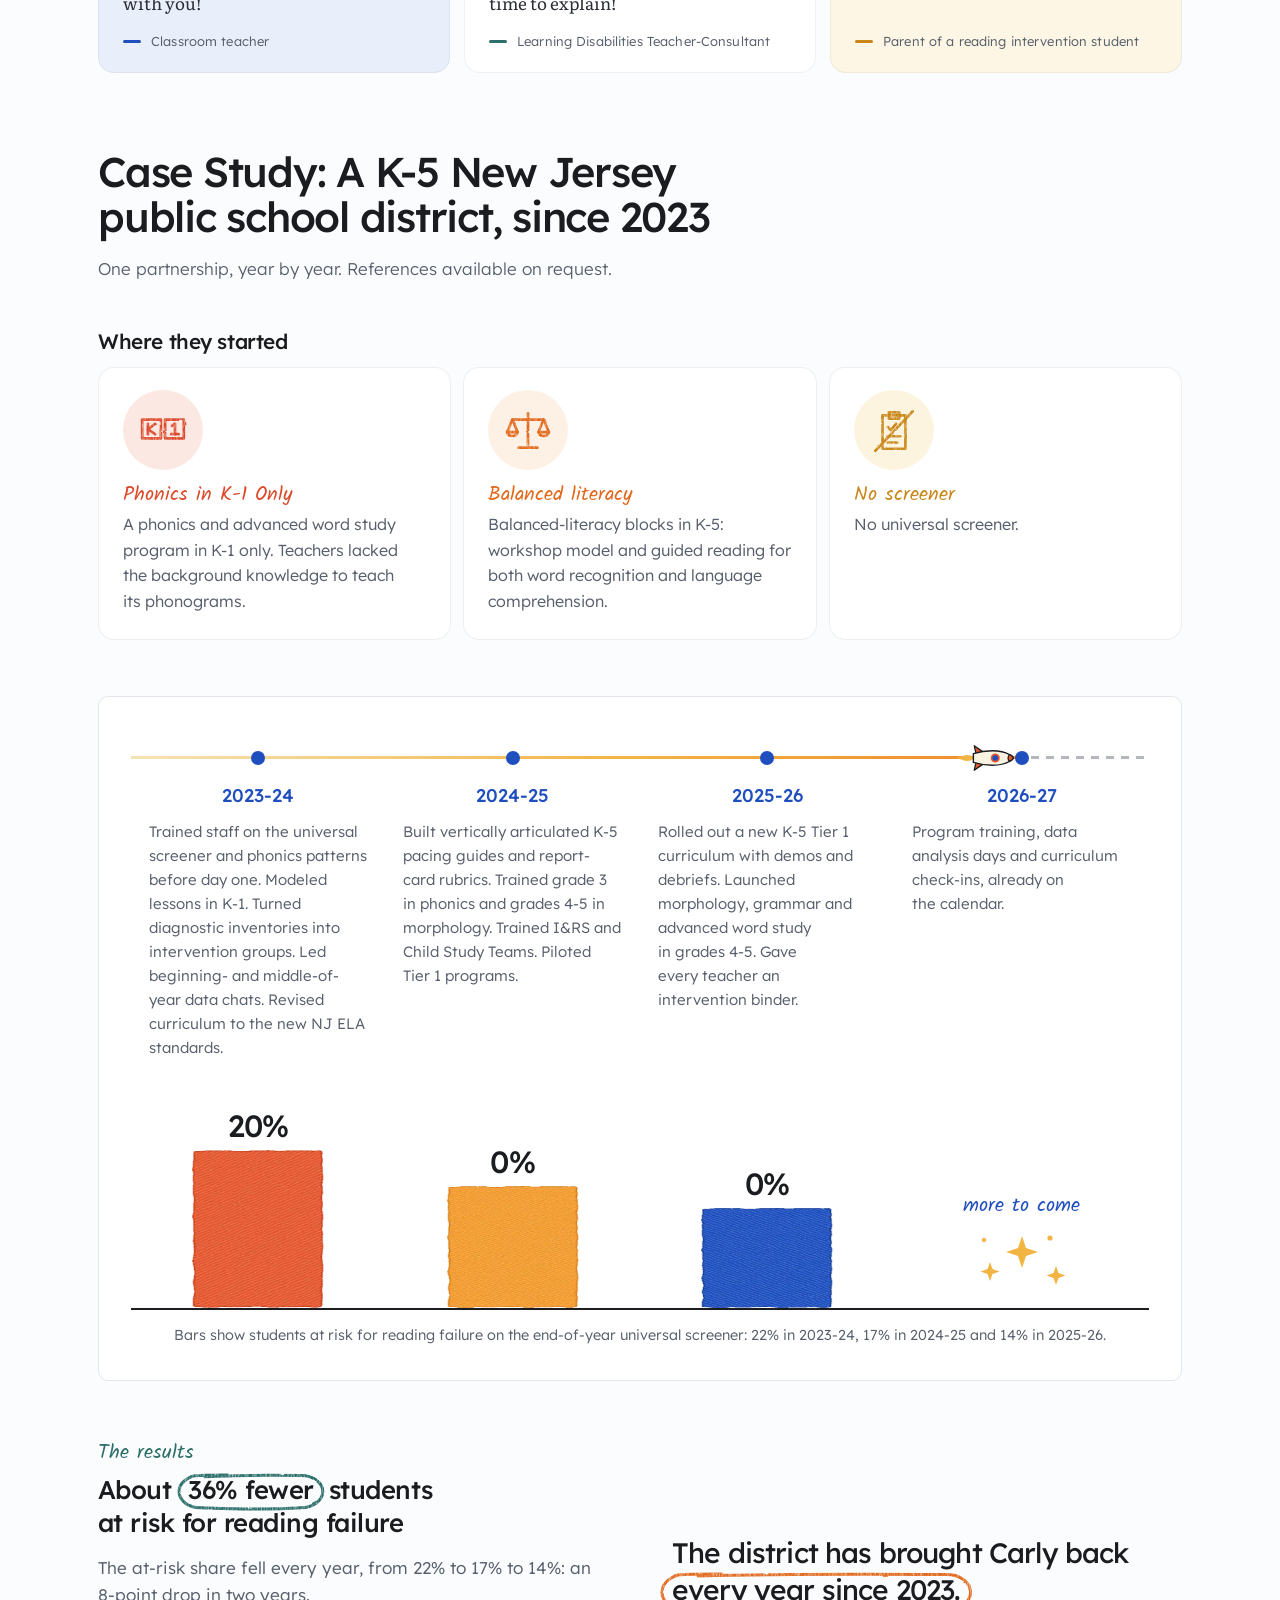
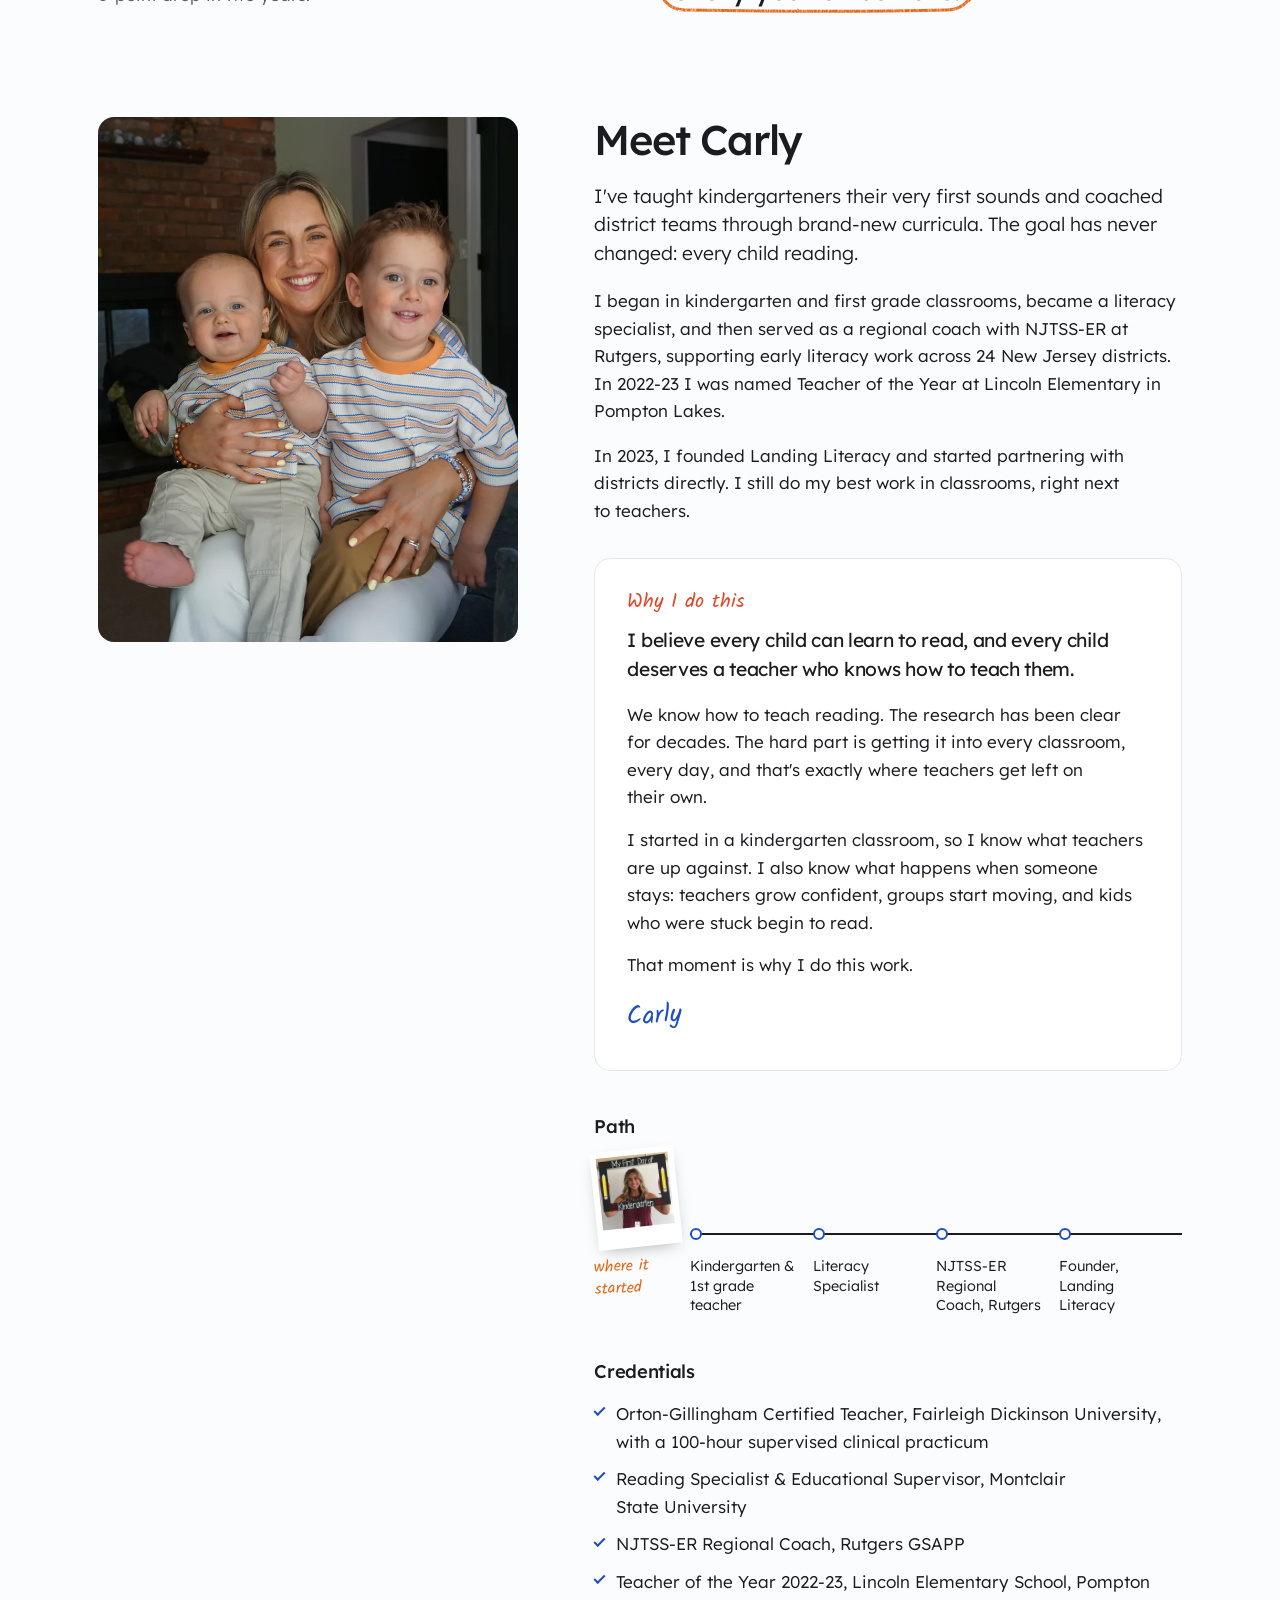
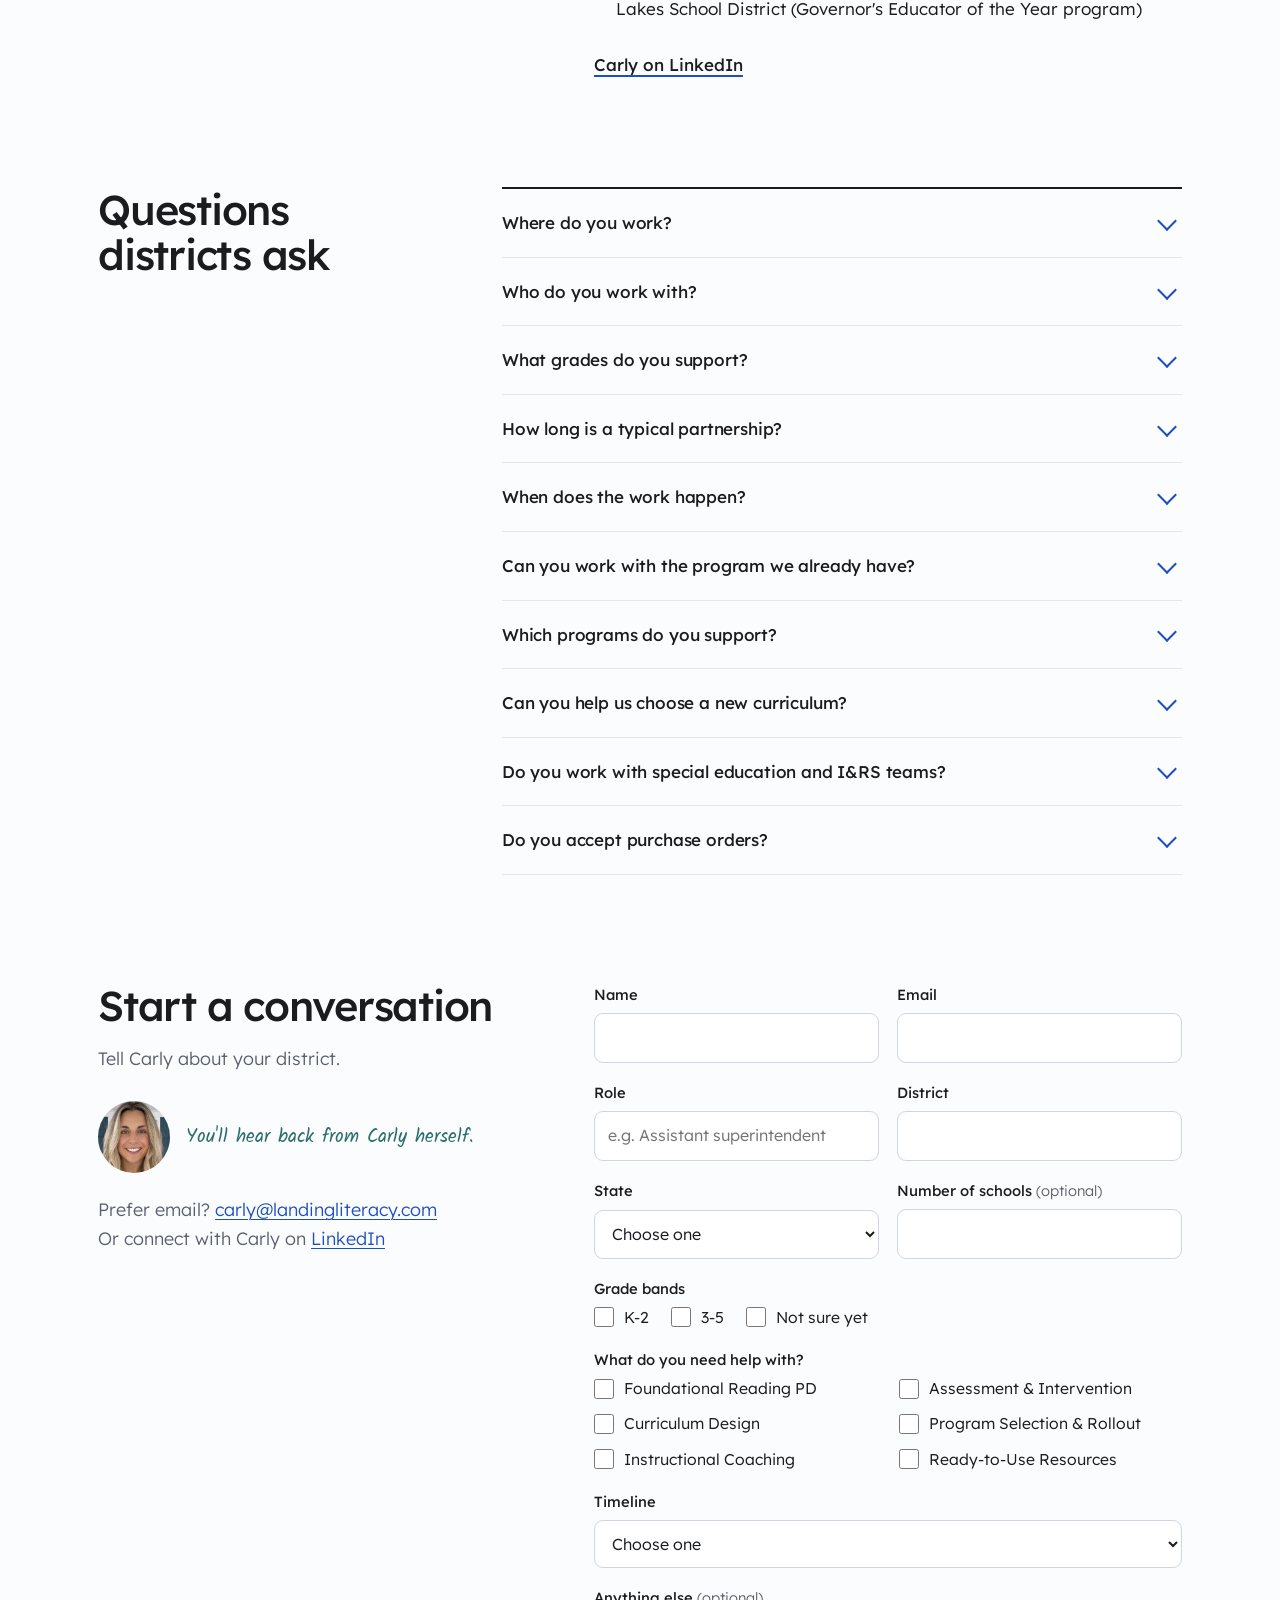
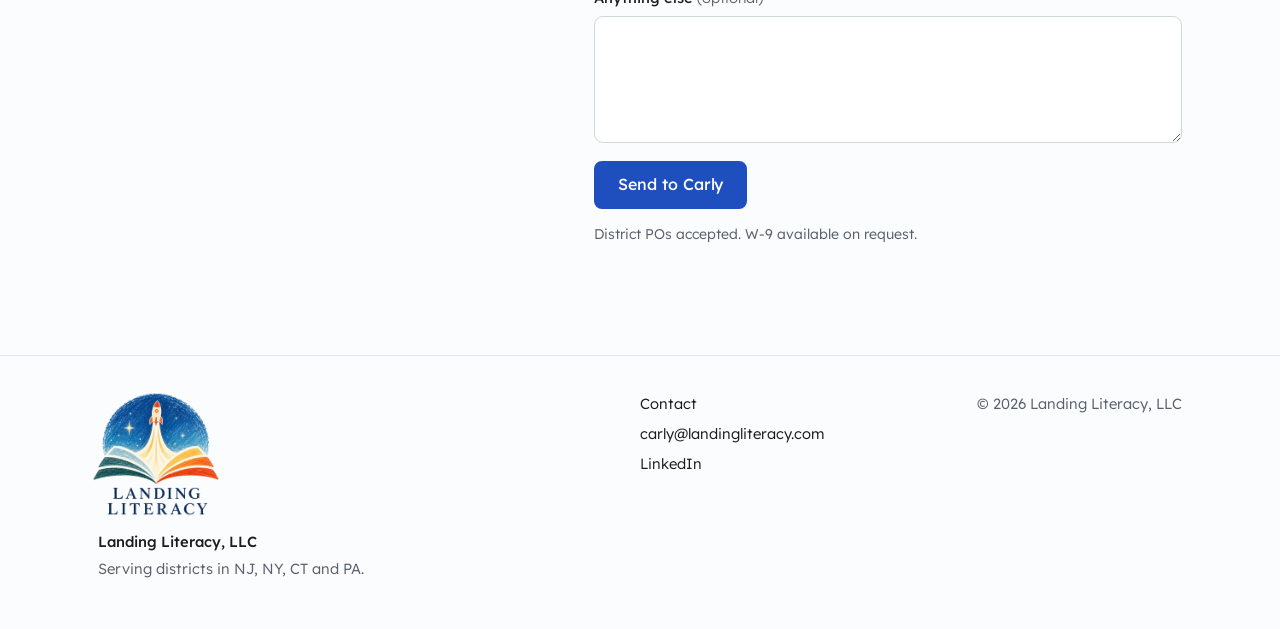
==== commit 11a97674: "Update case study label to Phonics in K-1 Only Co-Authored-By: Claude Opus 5.5 <noreply@anthropic.co" ====
--- a/index.html
+++ b/index.html
@@ -321,7 +321,7 @@
       <ul class="start-tiles" data-draw>
         <li class="start-tile">
           <span class="start-badge"><svg class="mk" viewBox="0 0 48 48" aria-hidden="true"><path d="M4 14 h18 v18 h-18 Z"/><path d="M9.5 18 L 9.5 28"/><path d="M16.5 18 L 9.5 23.5 L 16.5 28"/><path d="M26 14 h18 v18 h-18 Z"/><path d="M32.5 20 L 35.5 18 L 35.5 28"/><path d="M32 28 L 39 28"/></svg></span>
-          <p class="start-label">K-1 only</p>
+          <p class="start-label">Phonics in K-1 Only</p>
           <p>A phonics and advanced word study program in K-1 only. Teachers lacked the background knowledge to teach its phonograms.</p>
         </li>
         <li class="start-tile">
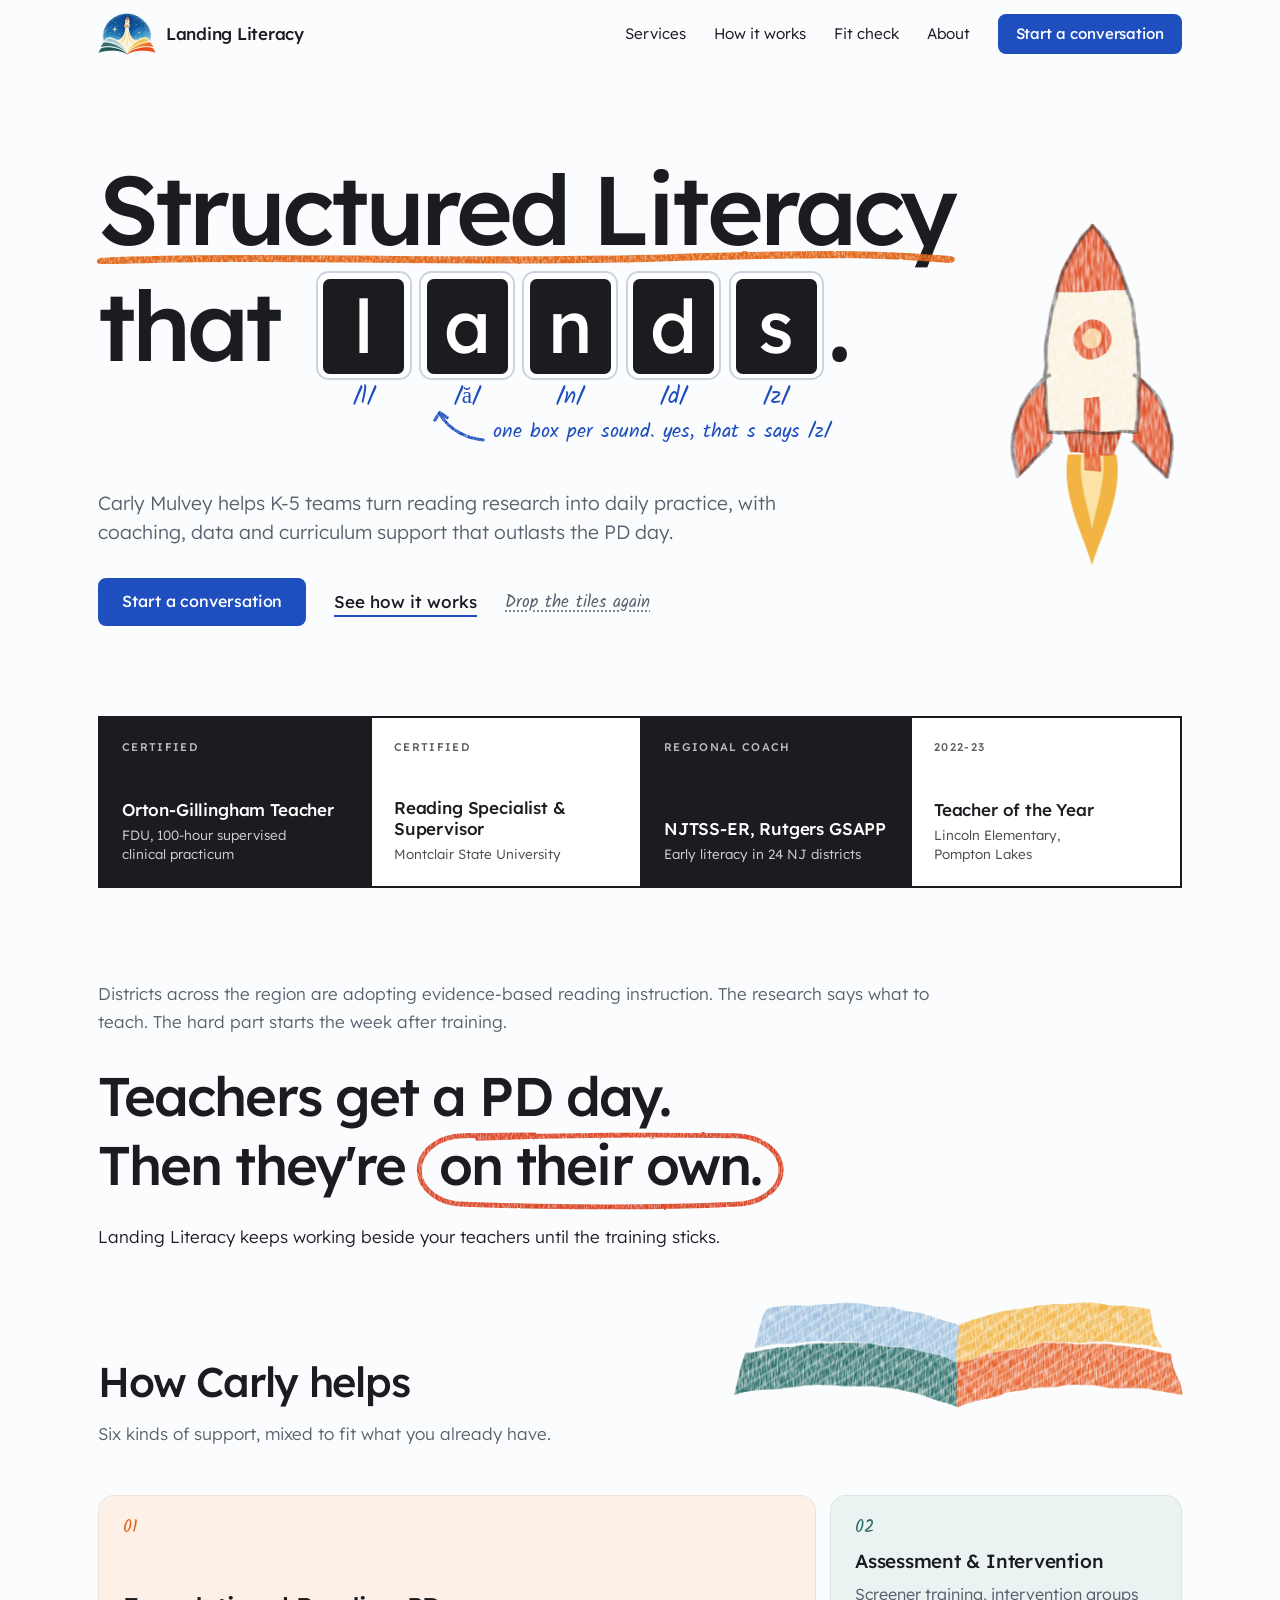
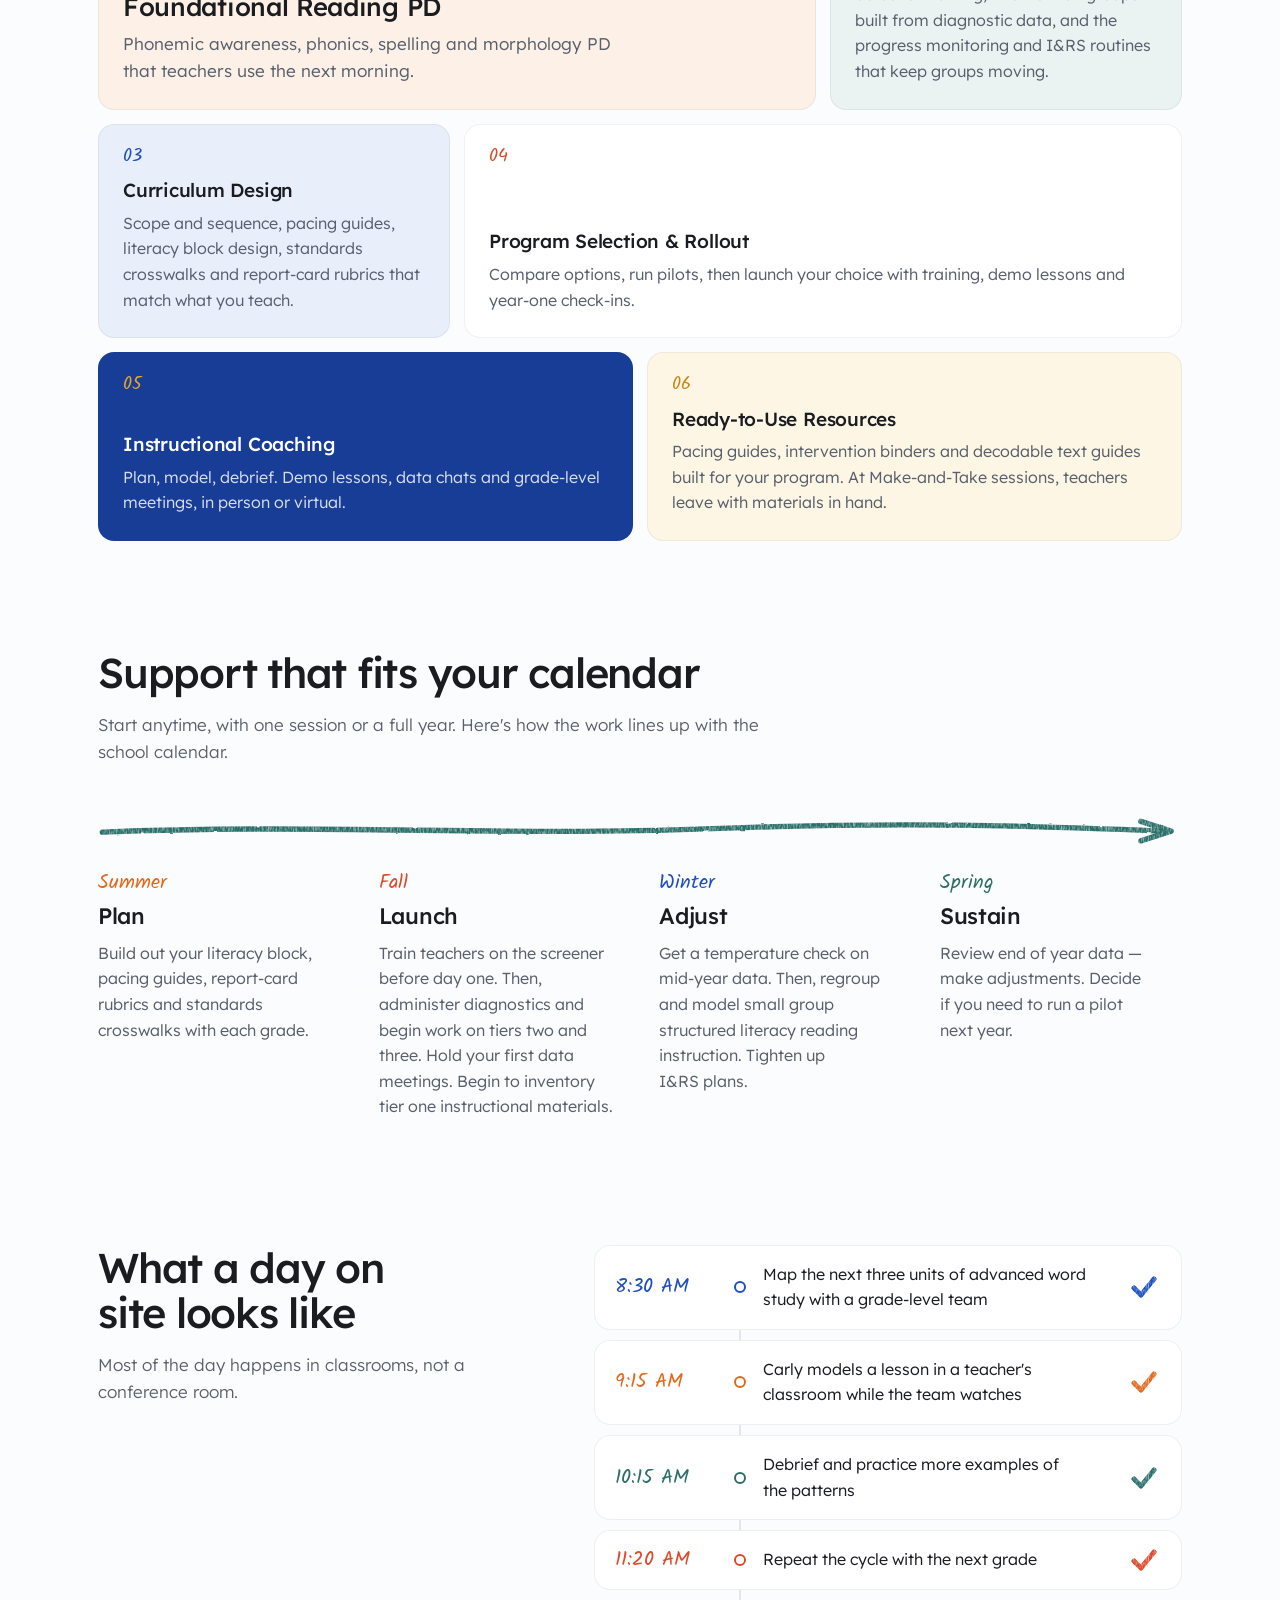
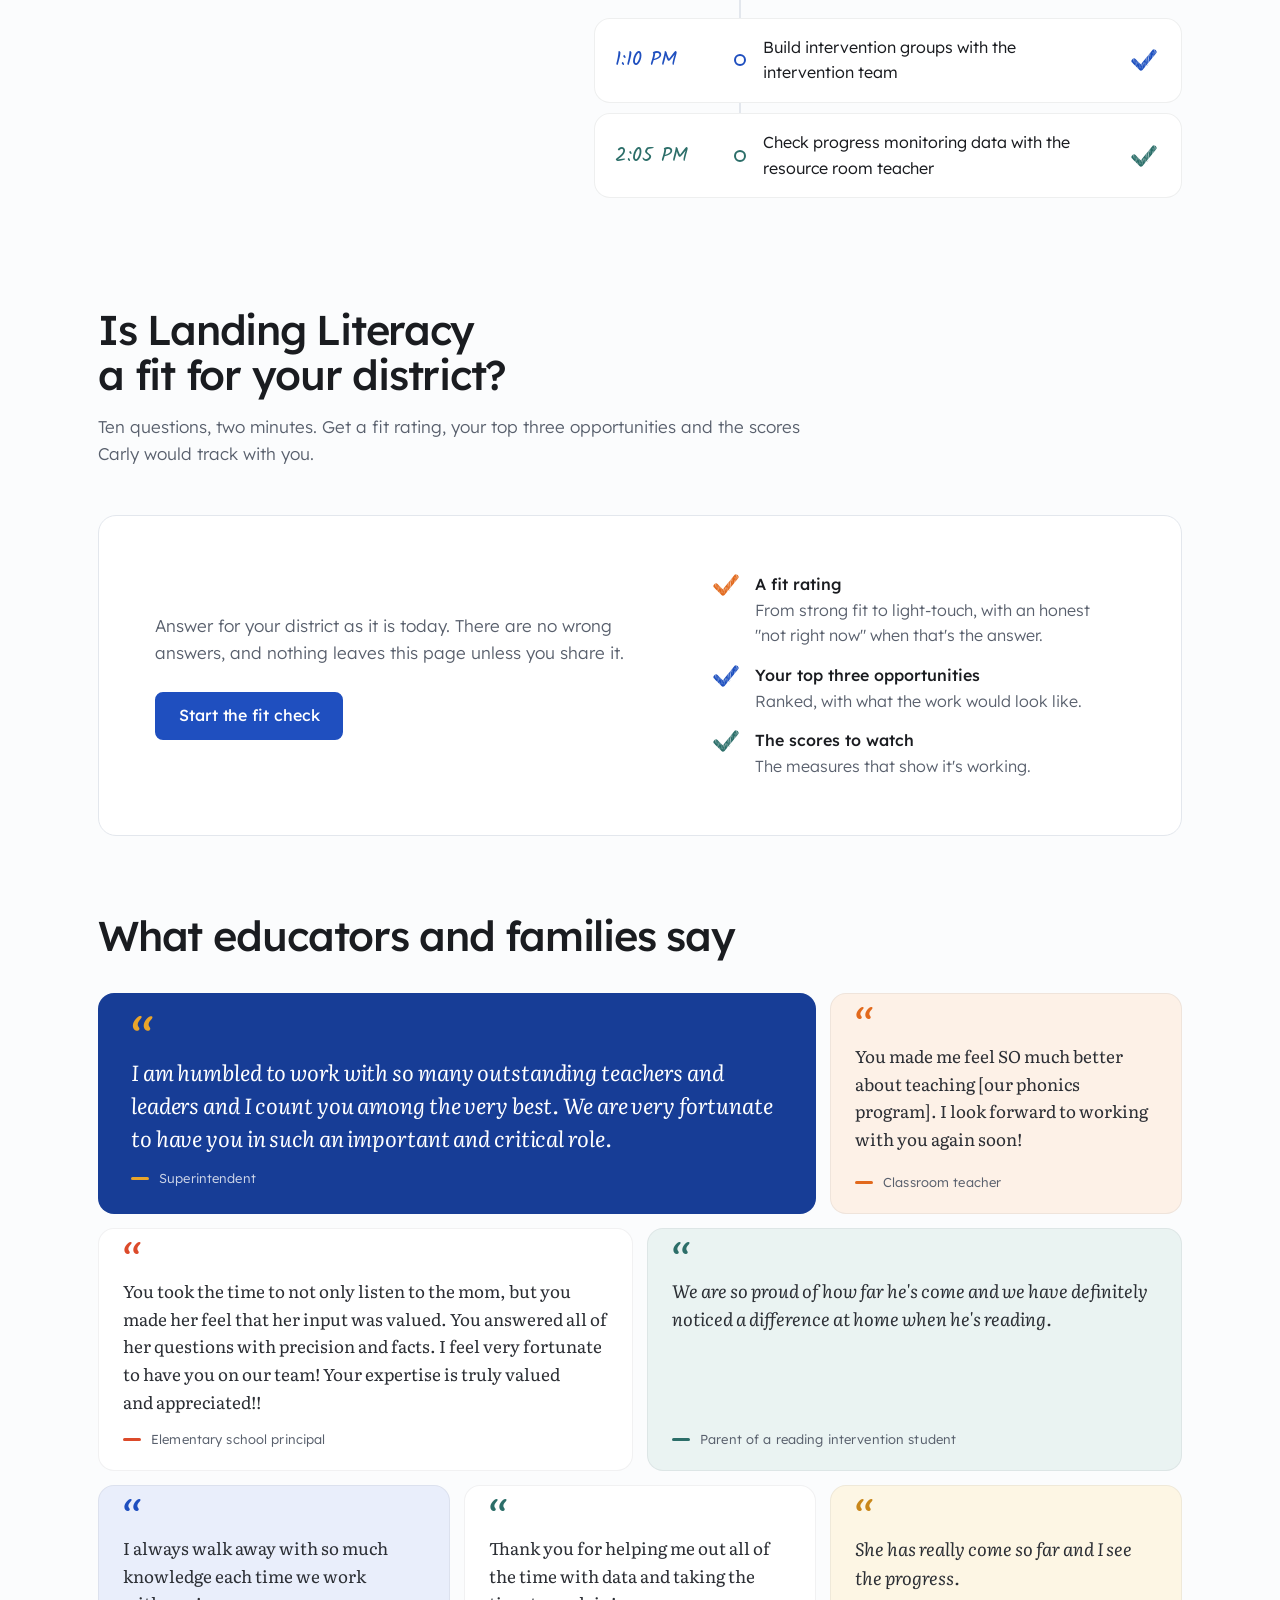
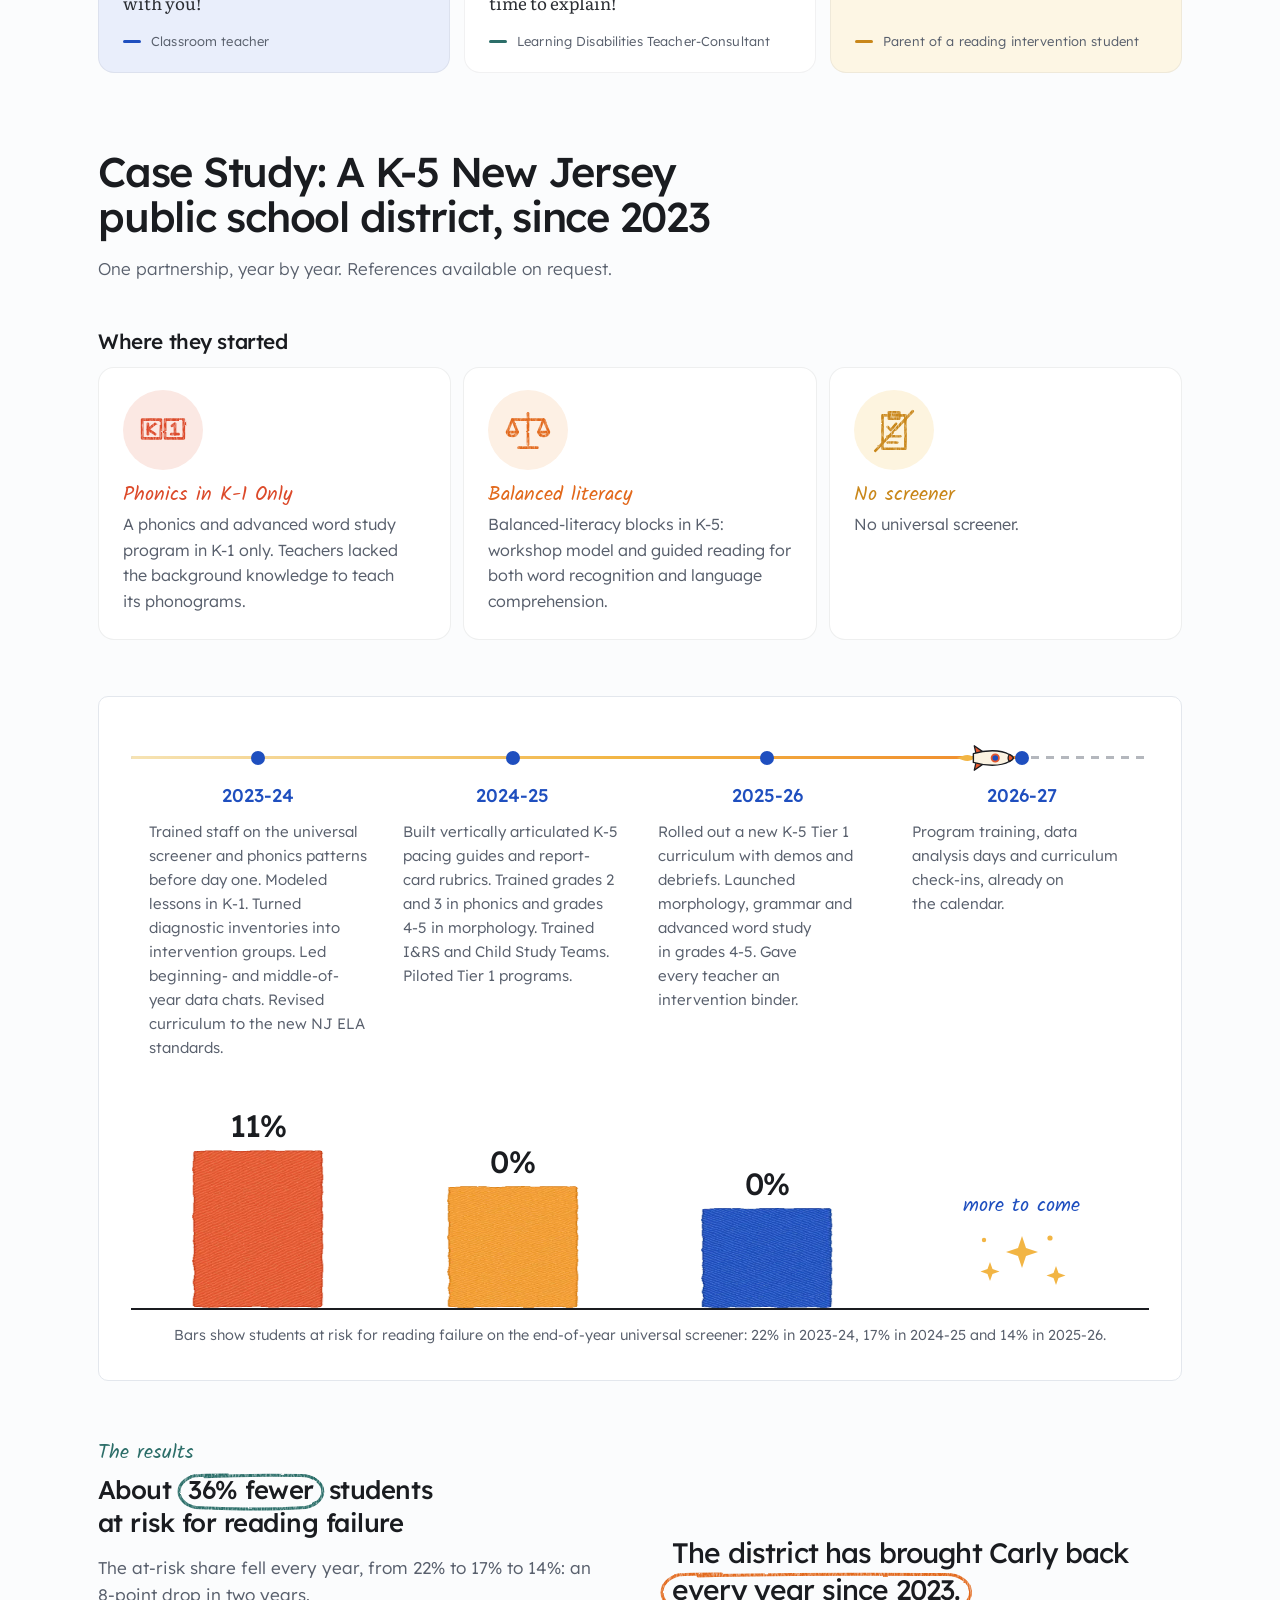
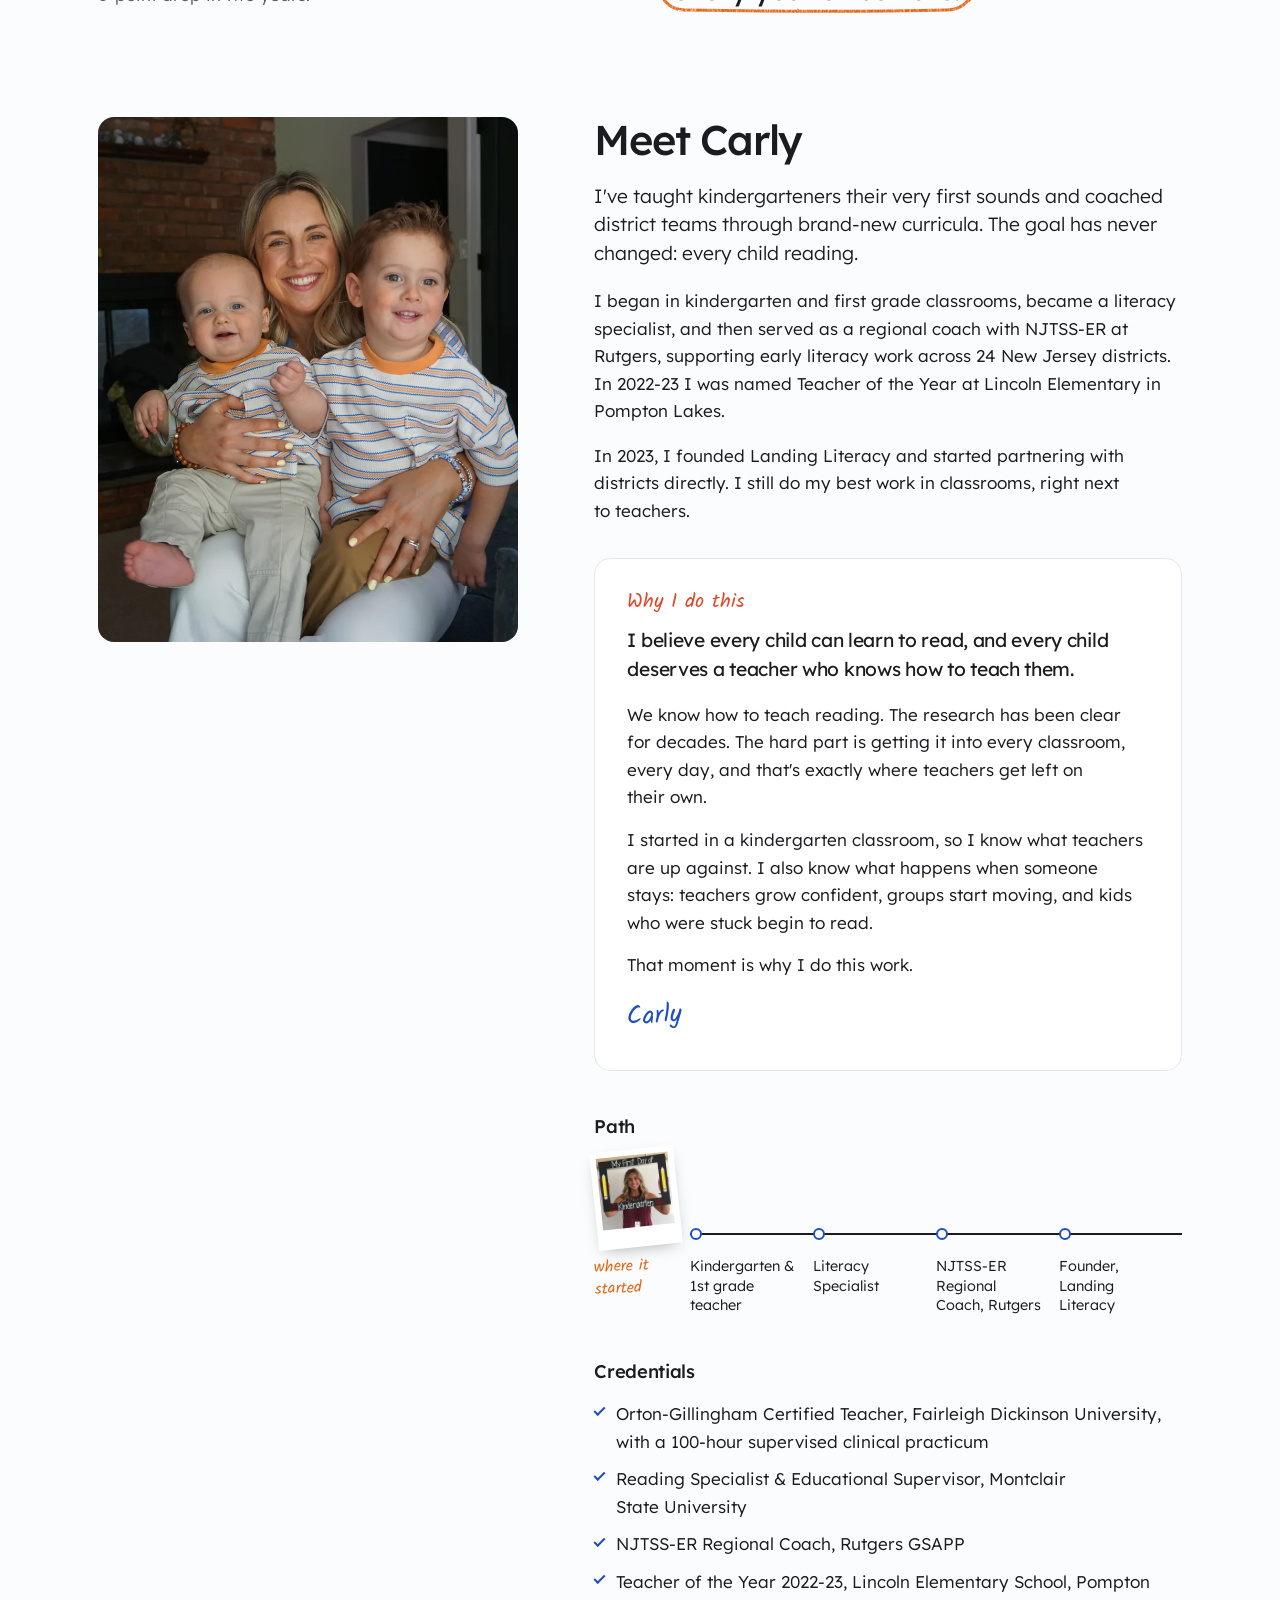
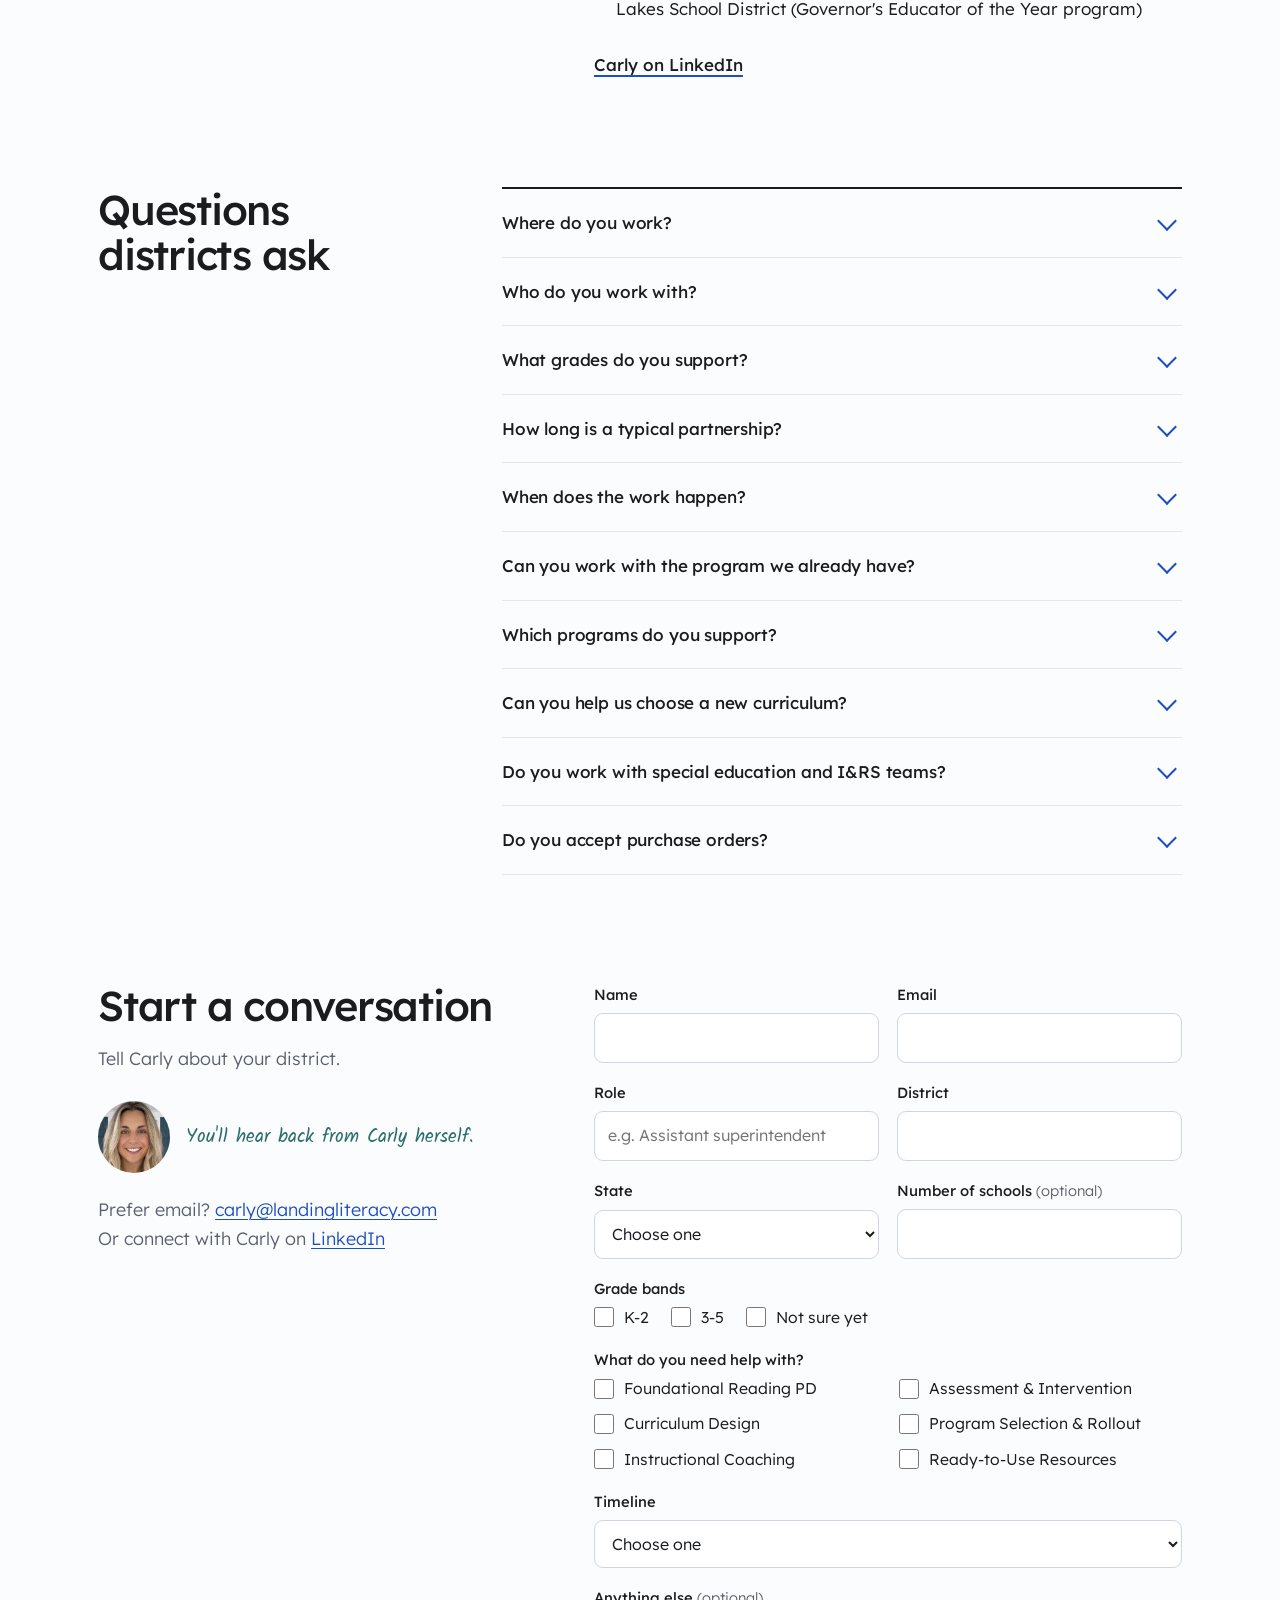
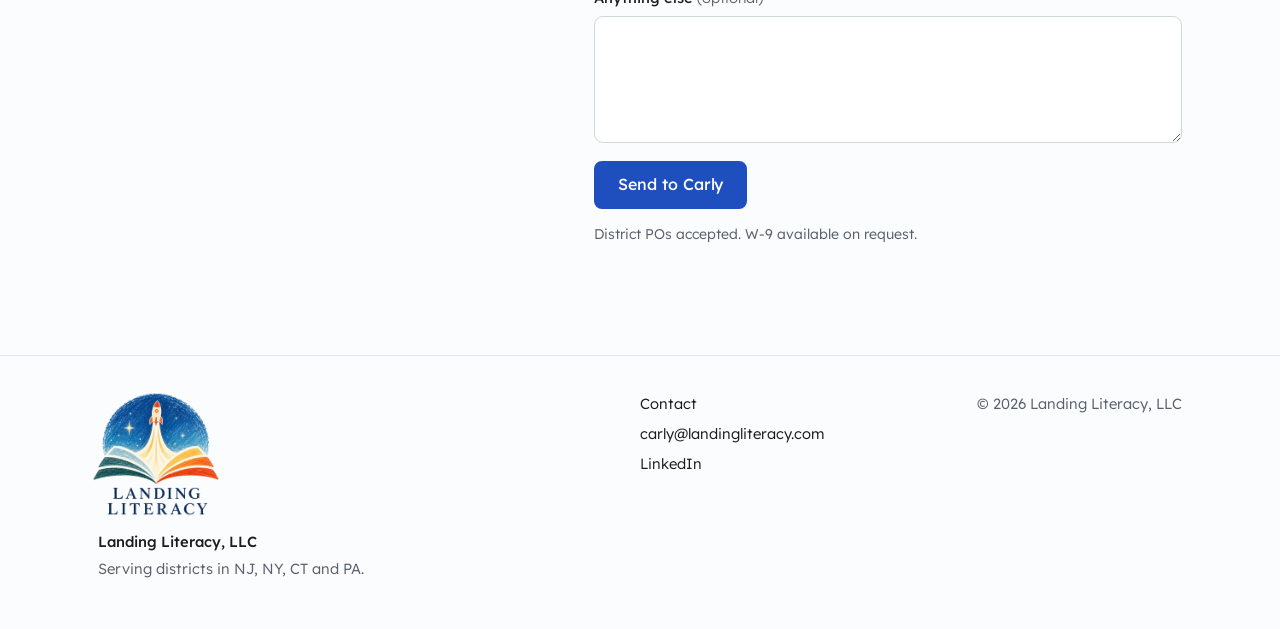
==== commit 6aa45920: "Case study: trained grades 2 and 3 in phonics Co-Authored-By: Claude Opus 5.5 <noreply@anthropic.com" ====
--- a/index.html
+++ b/index.html
@@ -351,7 +351,7 @@
         </li>
         <li class="jy" style="--v:17; --i:1">
           <p class="jy-year">2024-25</p>
-          <p class="jy-work">Built vertically articulated K-5 pacing guides and report-card rubrics. Trained grade 3 in phonics and grades 4-5 in morphology. Trained I&amp;RS and Child Study Teams. Piloted Tier 1 programs.</p>
+          <p class="jy-work">Built vertically articulated K-5 pacing guides and report-card rubrics. Trained grades 2 and 3 in phonics and grades 4-5 in morphology. Trained I&amp;RS and Child Study Teams. Piloted Tier 1 programs.</p>
           <div class="jy-chart"><span class="jy-val" data-count="17">17%</span><span class="jy-bar jy-amber"></span></div>
         </li>
         <li class="jy" style="--v:14; --i:2">
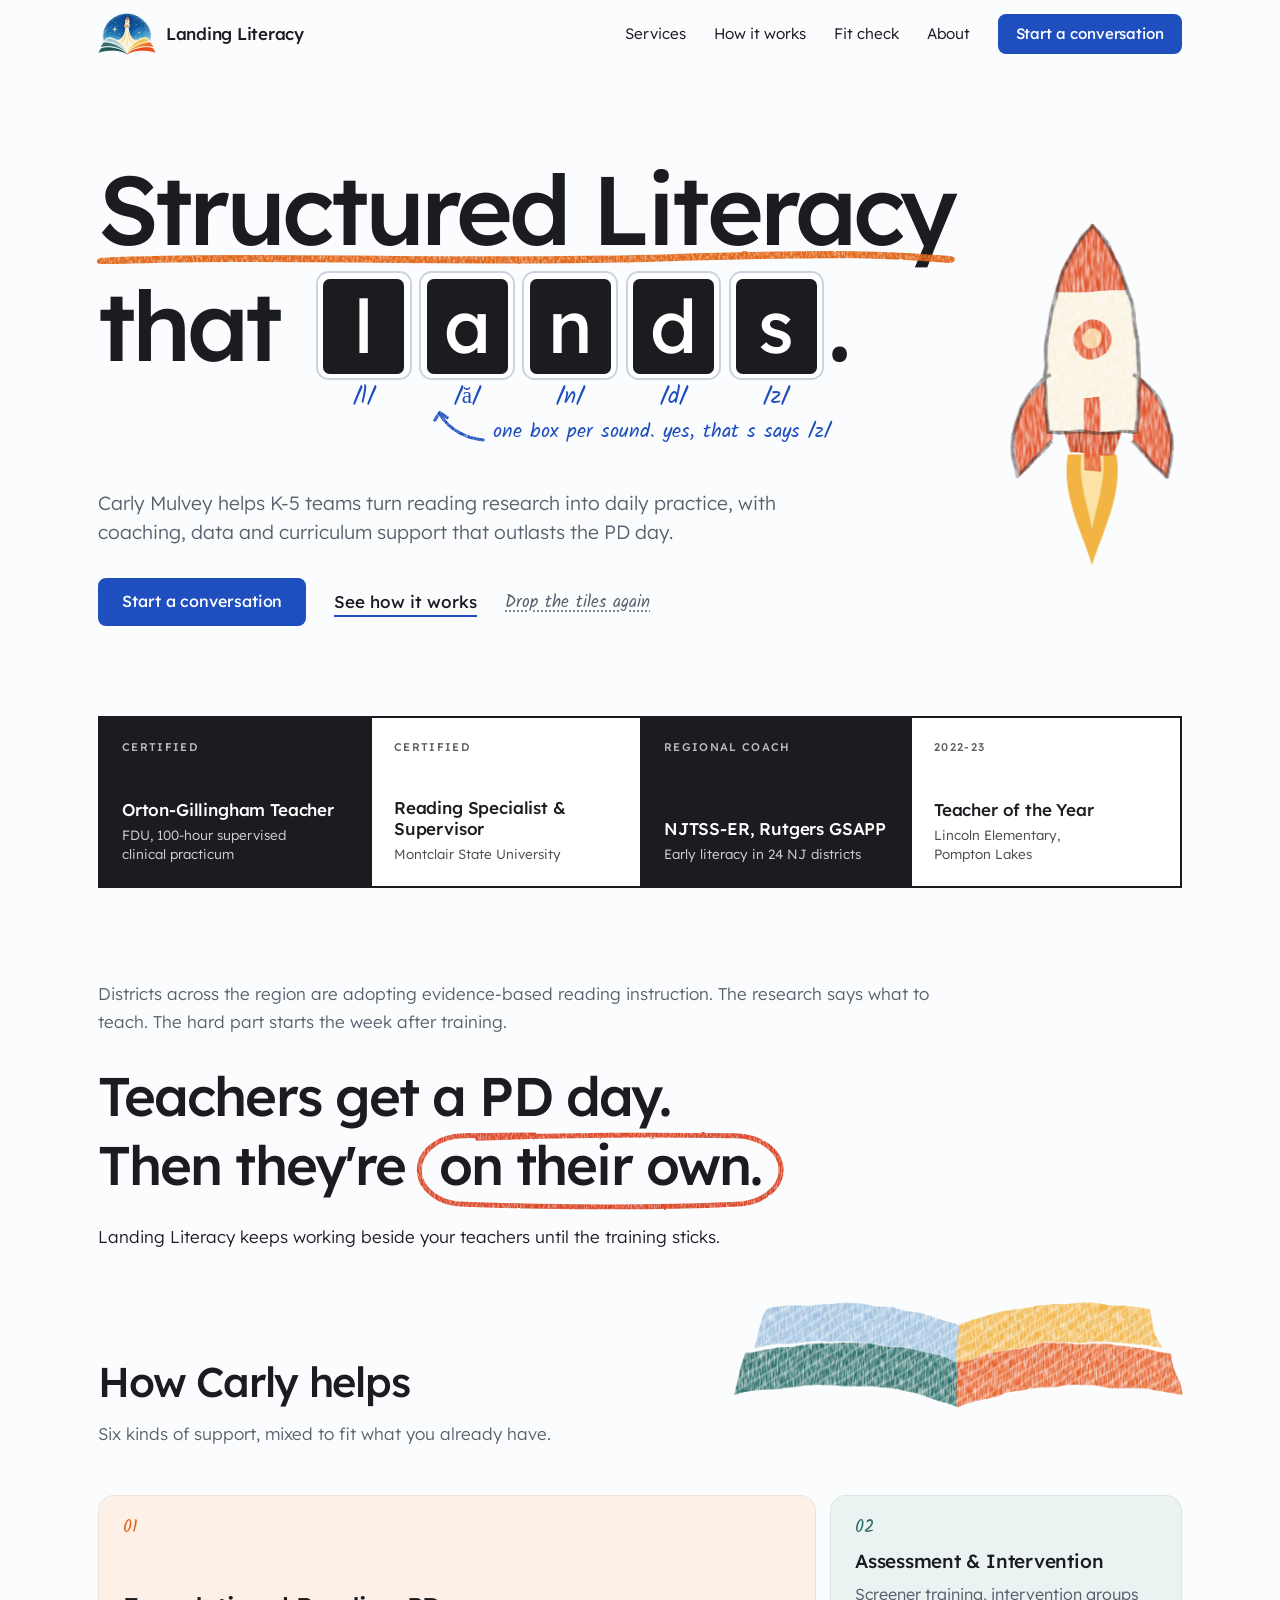
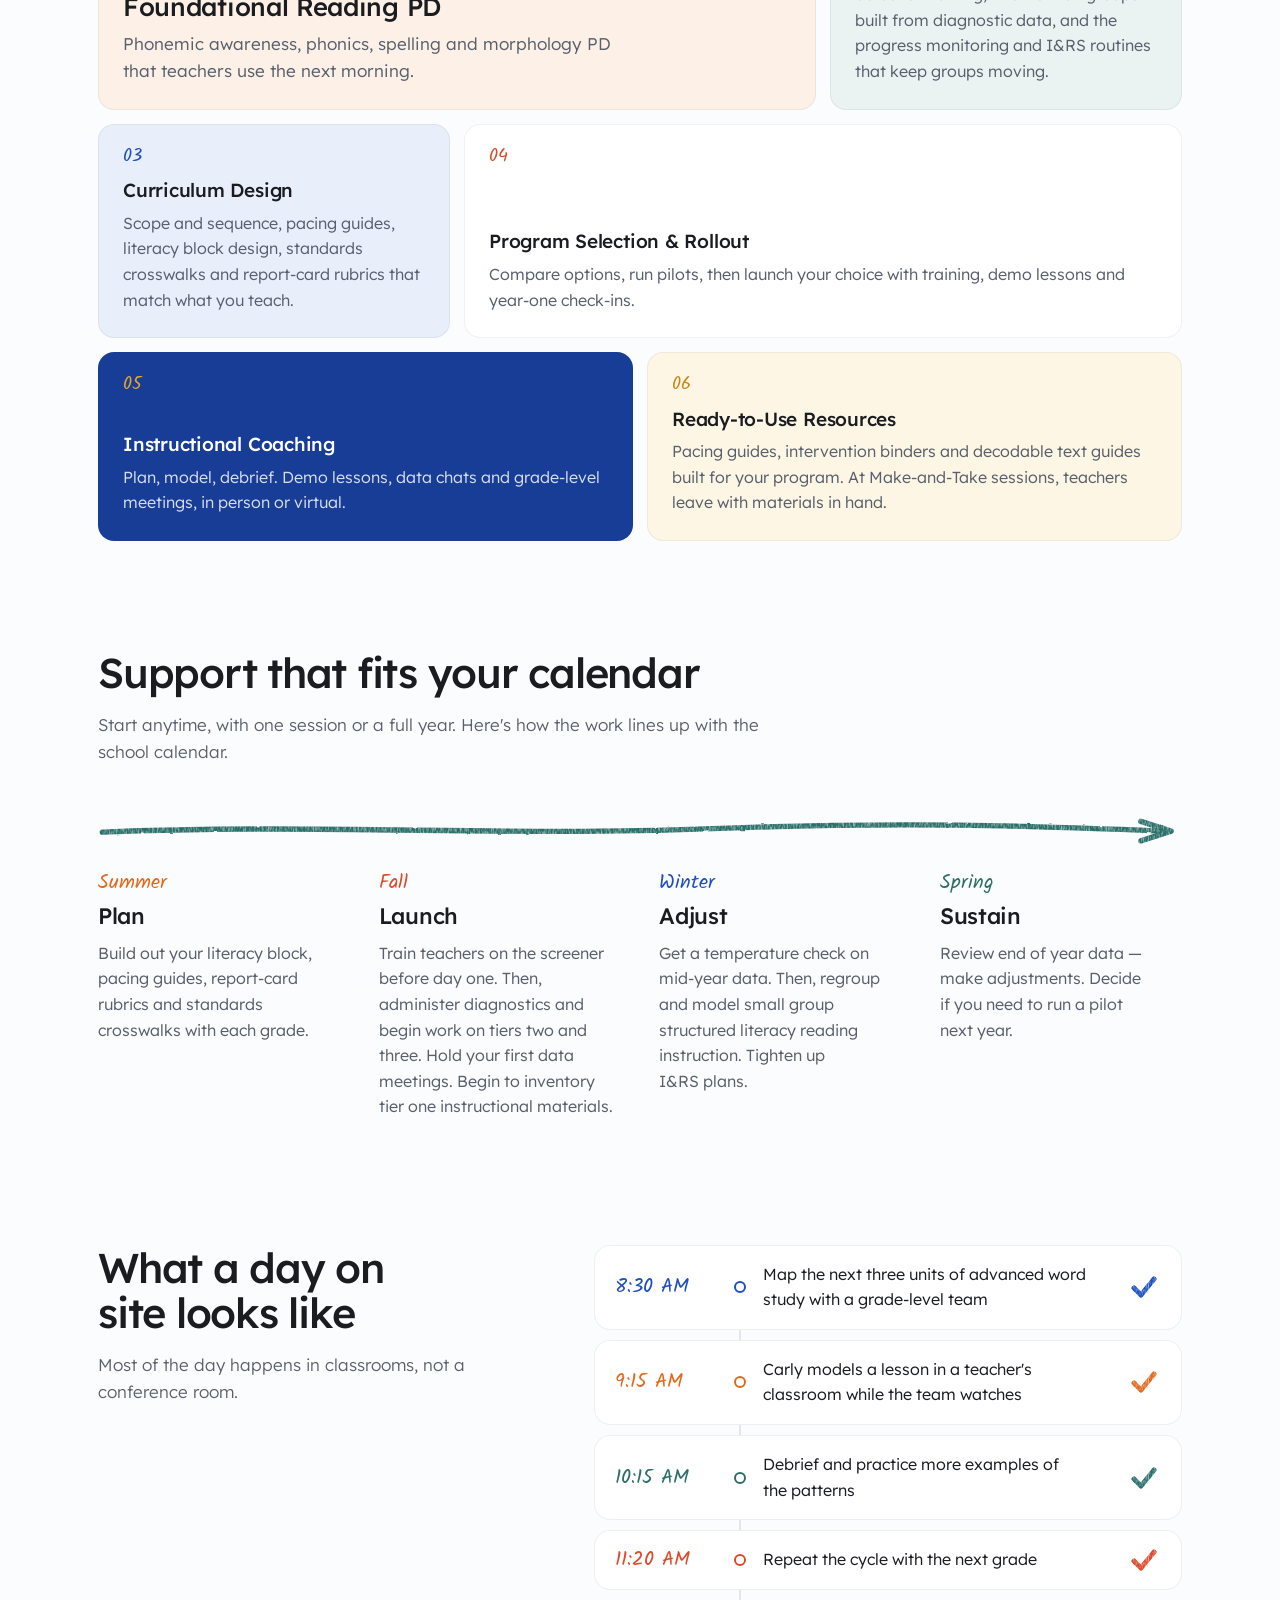
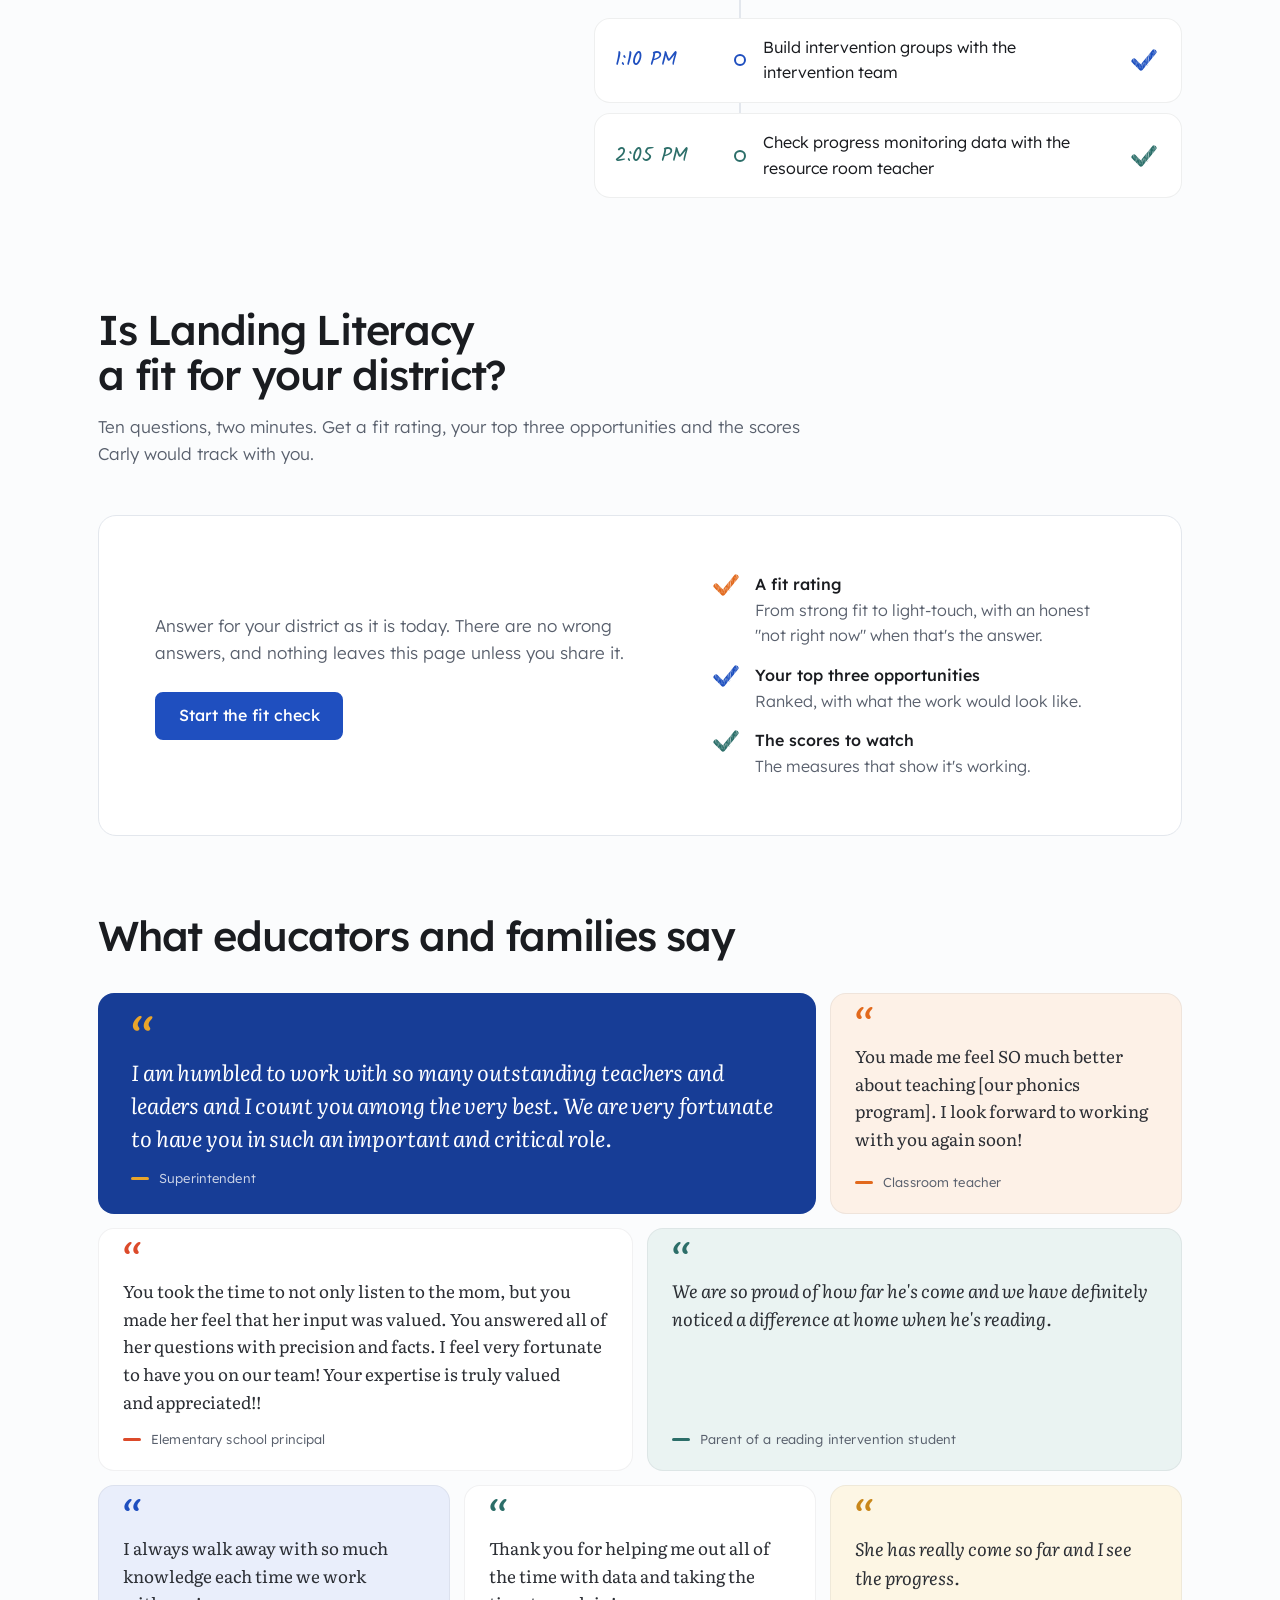
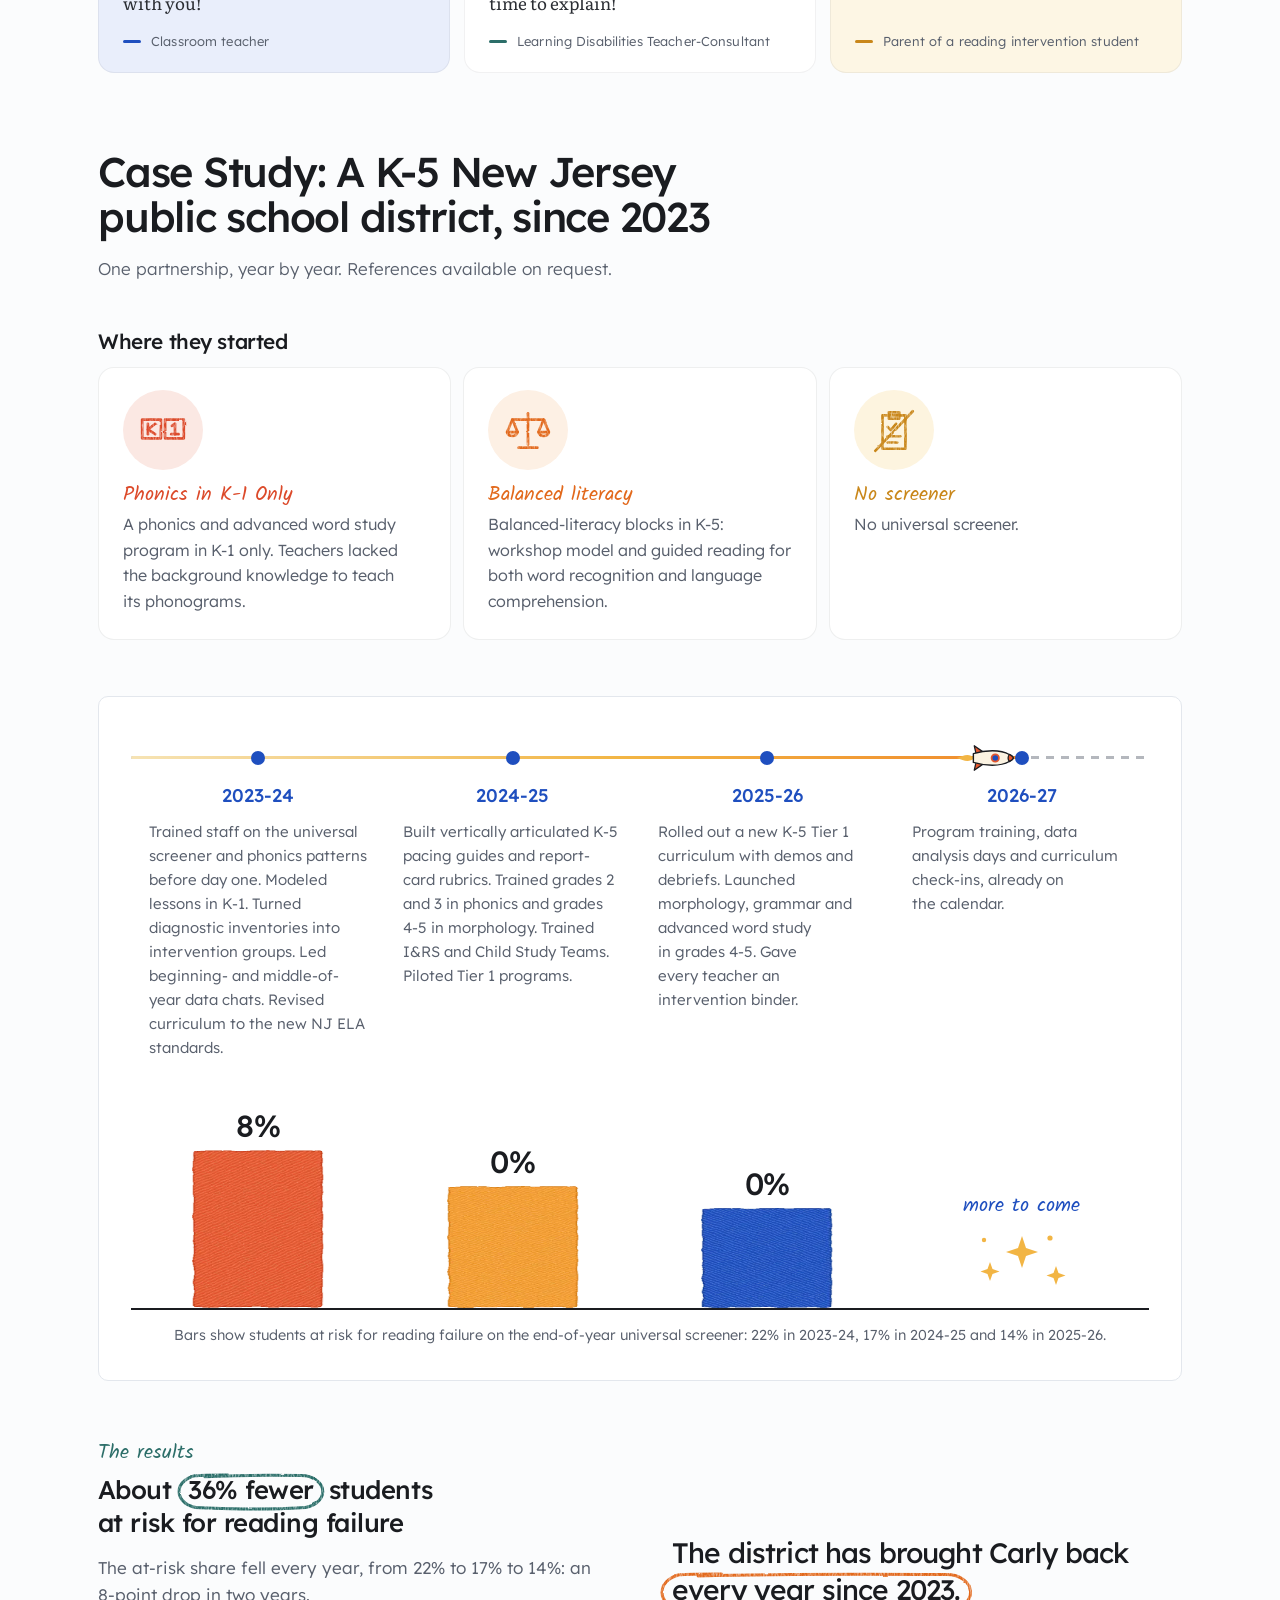
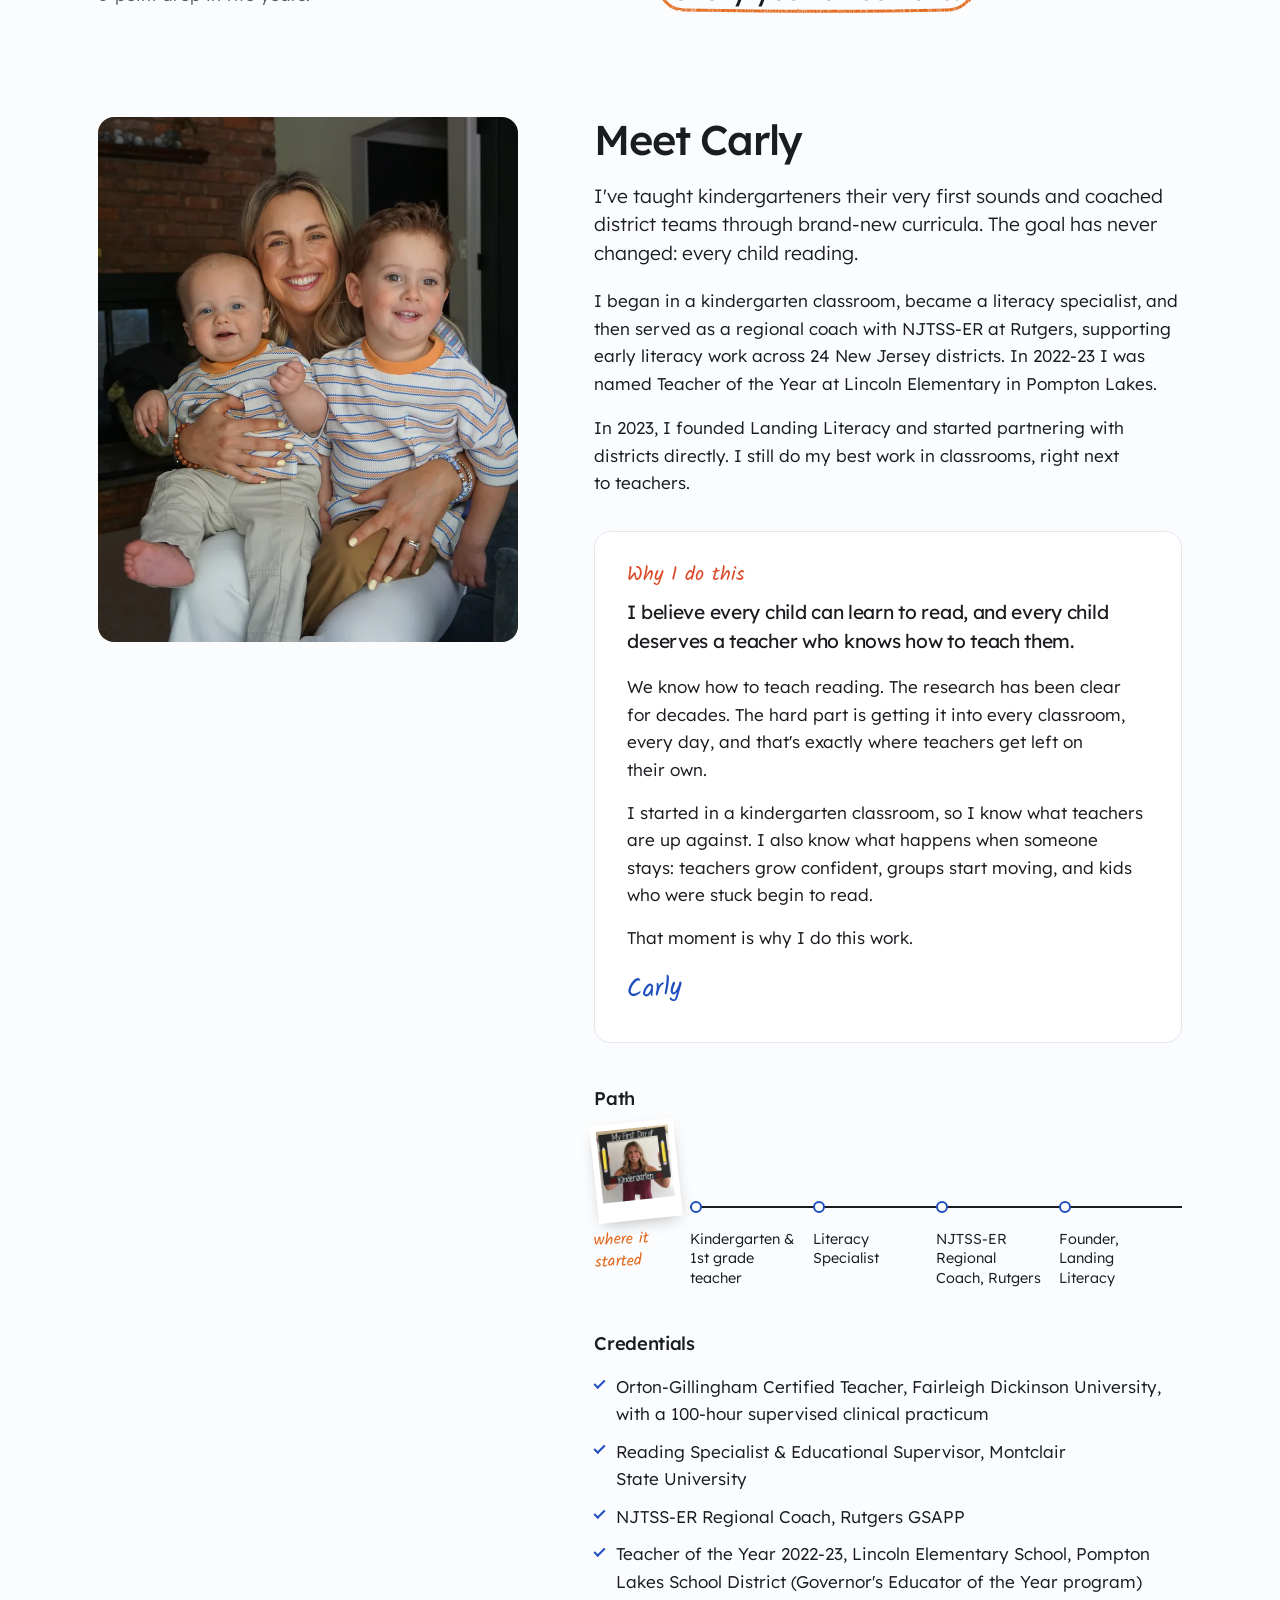
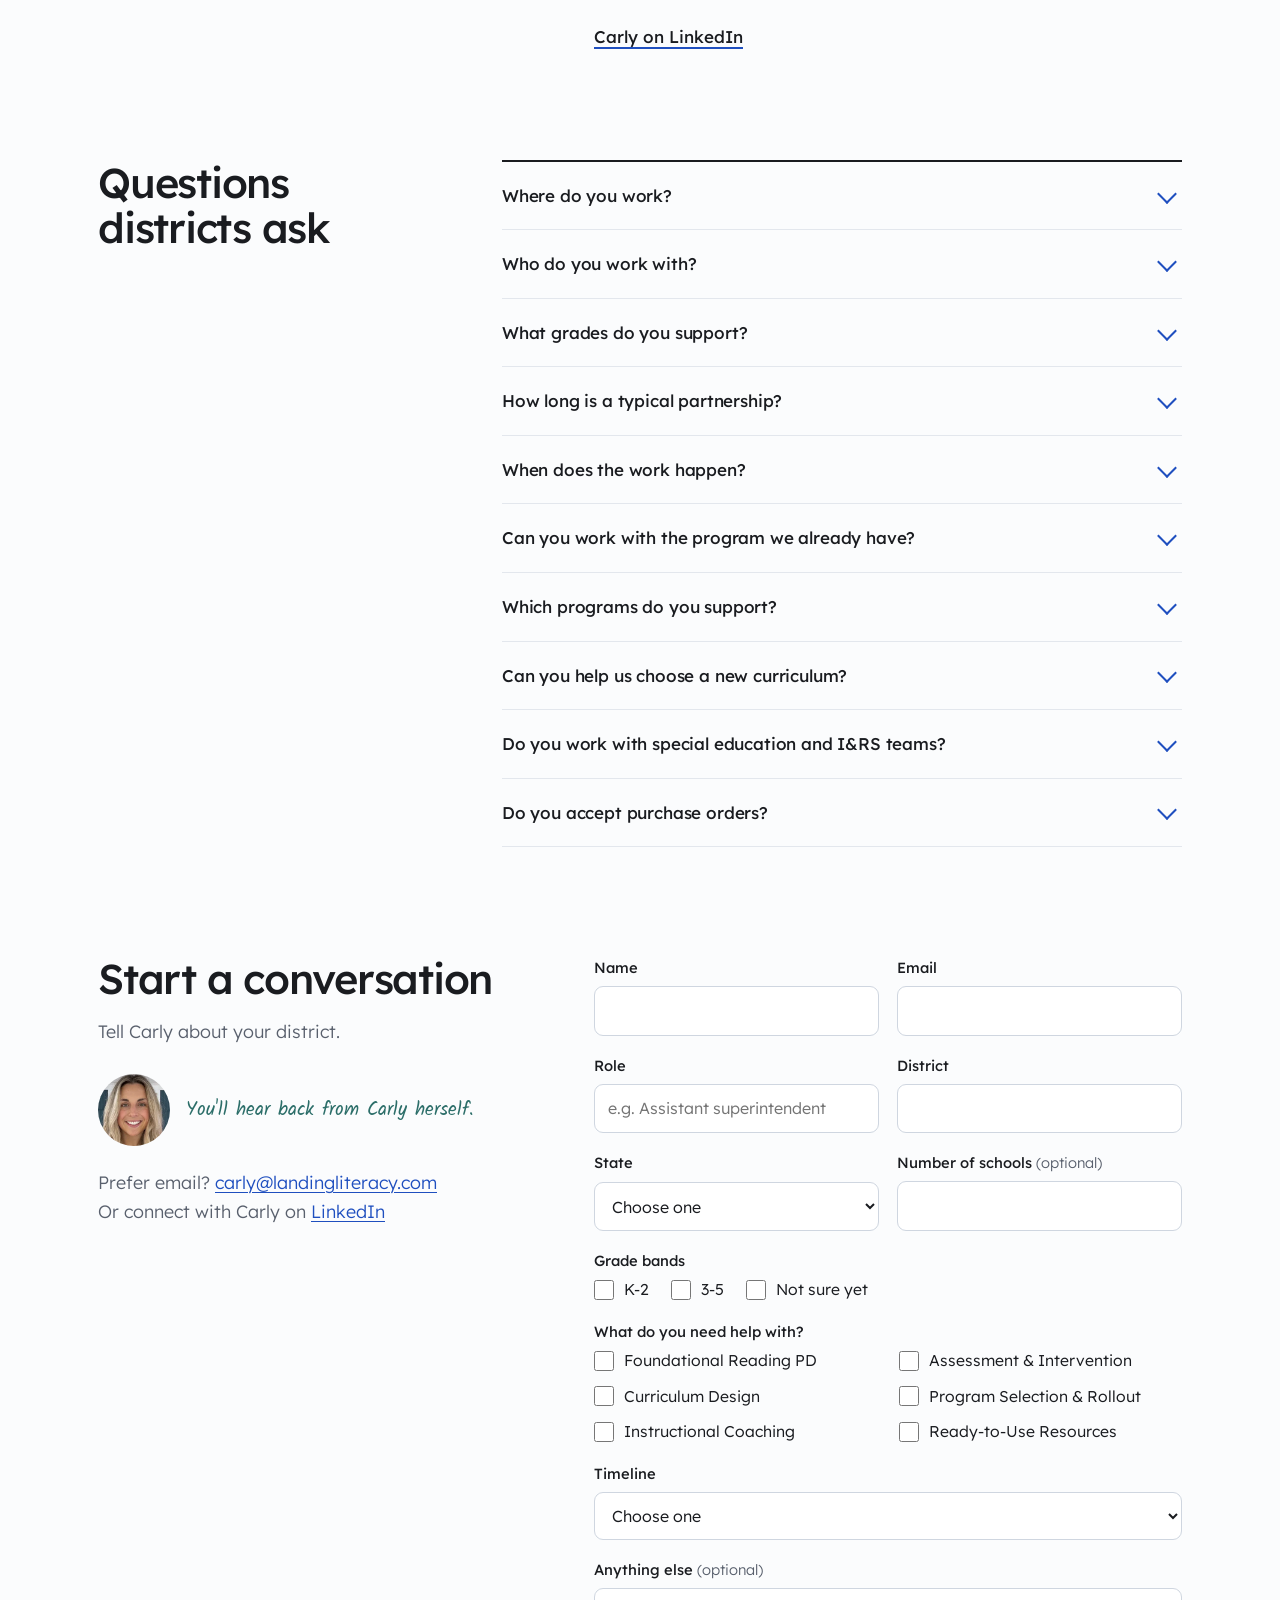
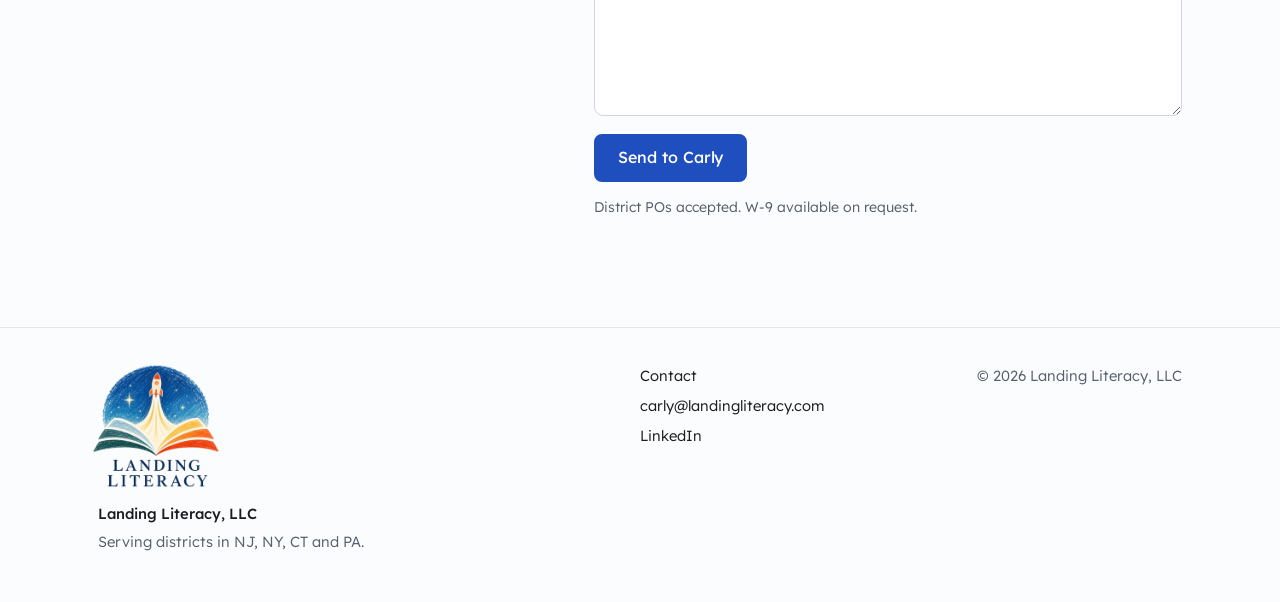
==== commit a81f20a0: "About: began in a kindergarten classroom Co-Authored-By: Claude Opus 5.5 <noreply@anthropic.com> Cla" ====
--- a/index.html
+++ b/index.html
@@ -392,7 +392,7 @@
     <div class="about-copy">
       <h2 id="about-title">Meet Carly</h2>
 <p class="lead">I've taught kindergarteners their very first sounds and coached district teams through brand-new curricula. The goal has never changed: every child reading.</p>
-      <p>I began in kindergarten and first grade classrooms, became a literacy specialist, and then served as a regional coach with NJTSS-ER at Rutgers, supporting early literacy work across 24 New Jersey districts. In 2022-23 I was named Teacher of the Year at Lincoln Elementary in Pompton Lakes.</p>
+      <p>I began in a kindergarten classroom, became a literacy specialist, and then served as a regional coach with NJTSS-ER at Rutgers, supporting early literacy work across 24 New Jersey districts. In 2022-23 I was named Teacher of the Year at Lincoln Elementary in Pompton Lakes.</p>
       <p>In 2023, I founded Landing Literacy and started partnering with districts directly. I still do my best work in classrooms, right next to teachers.</p>
 
       <figure class="why">
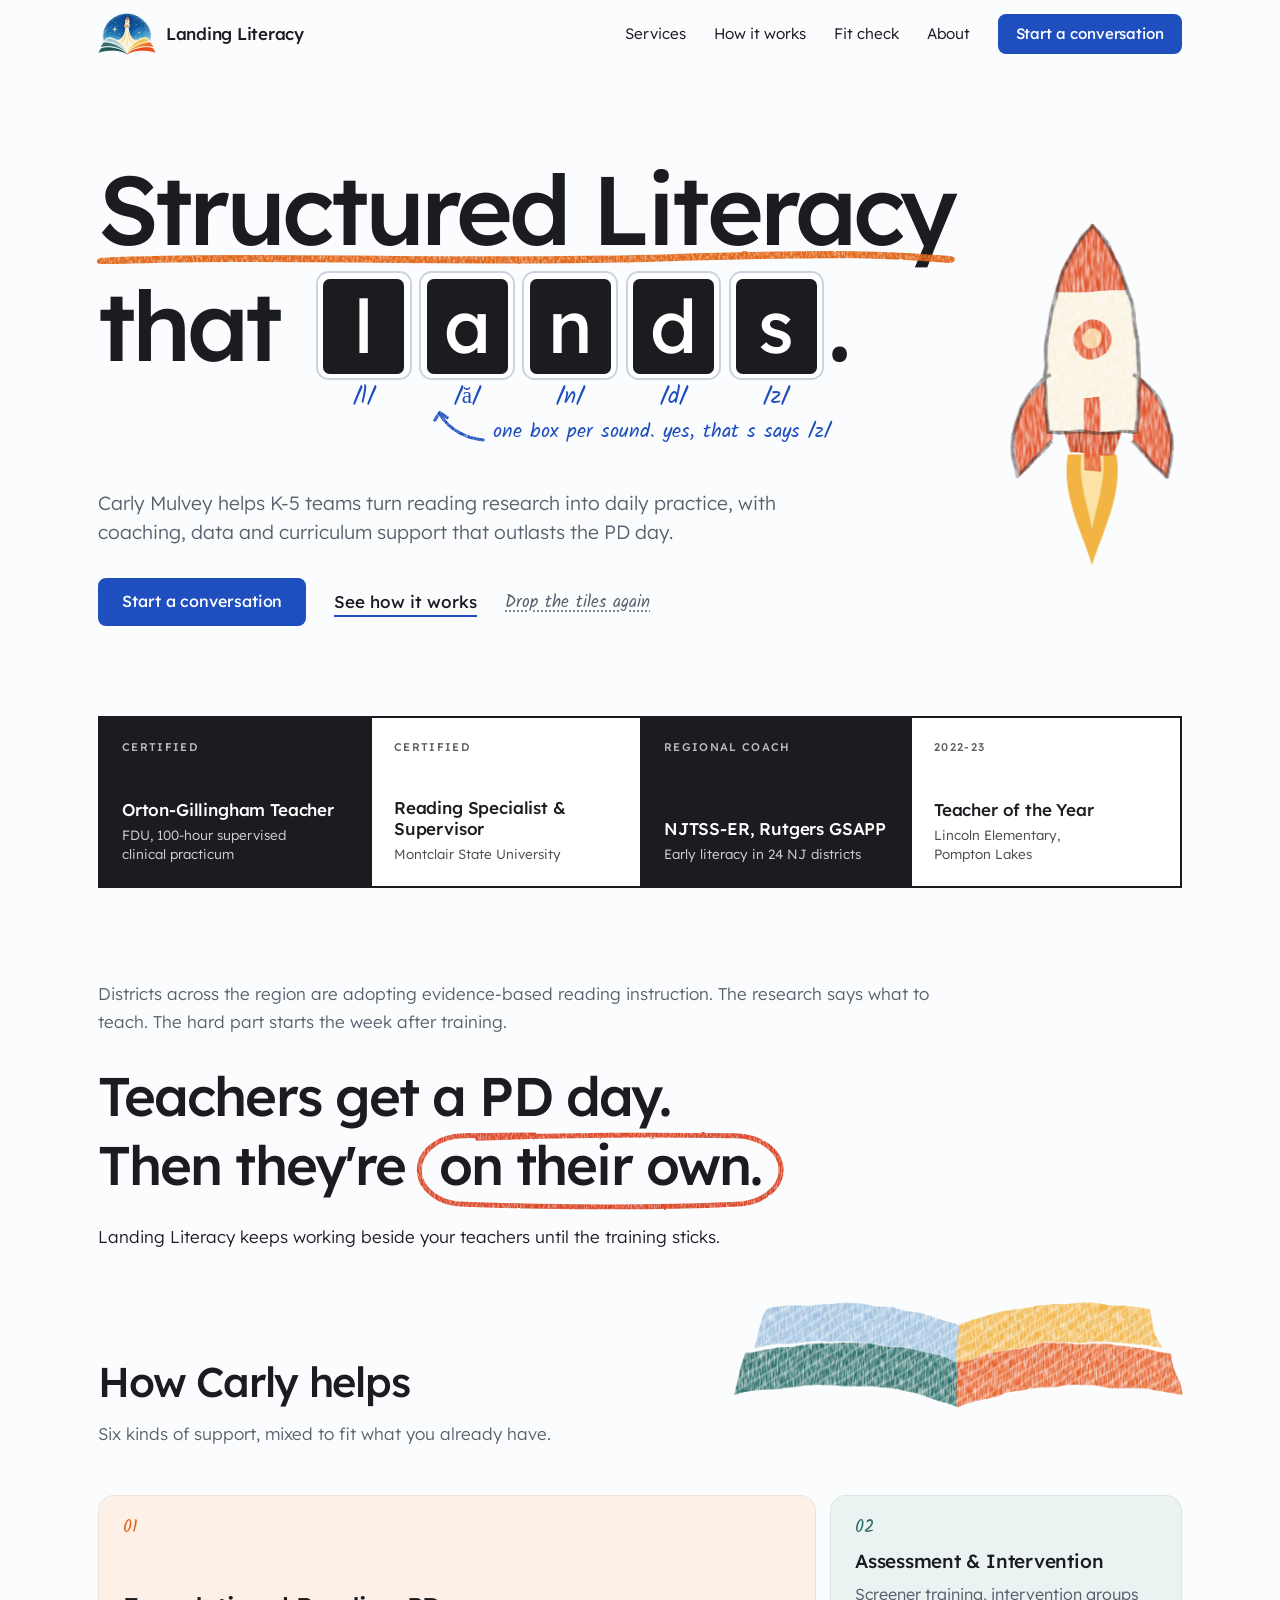
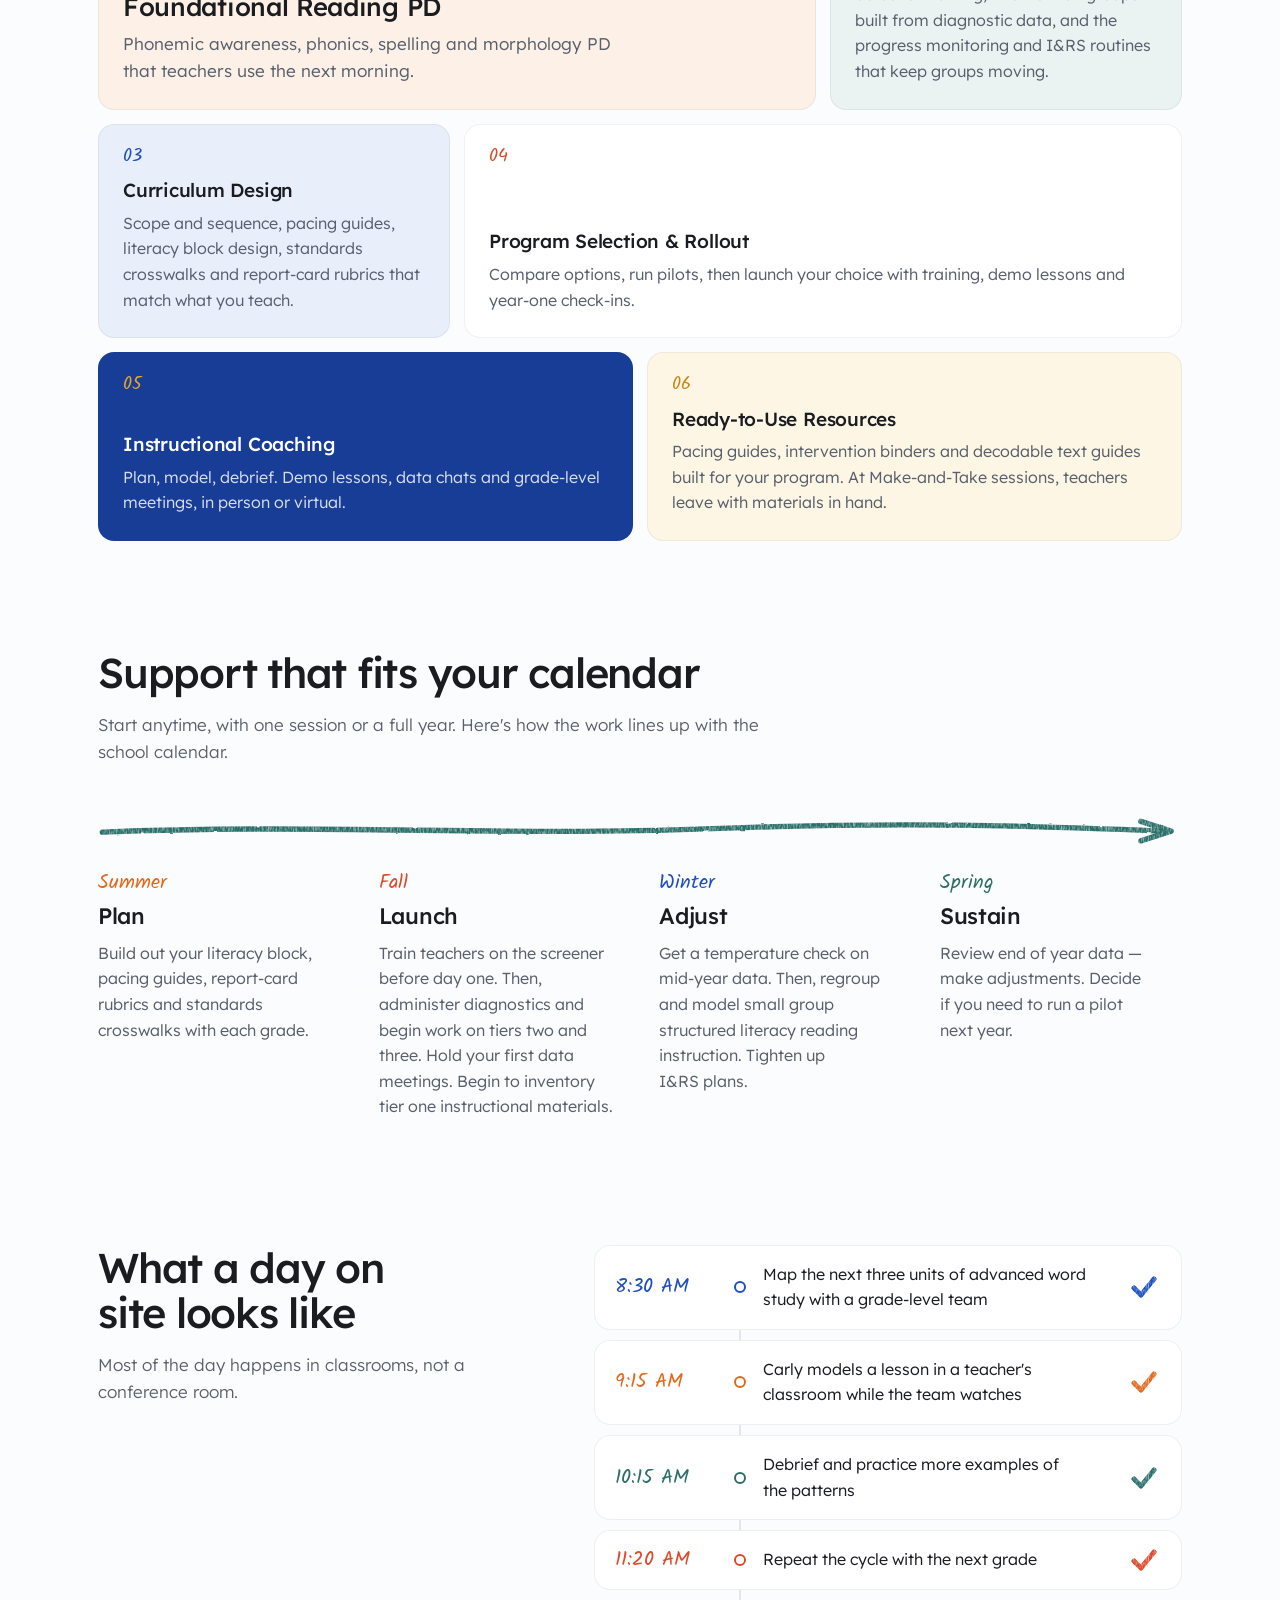
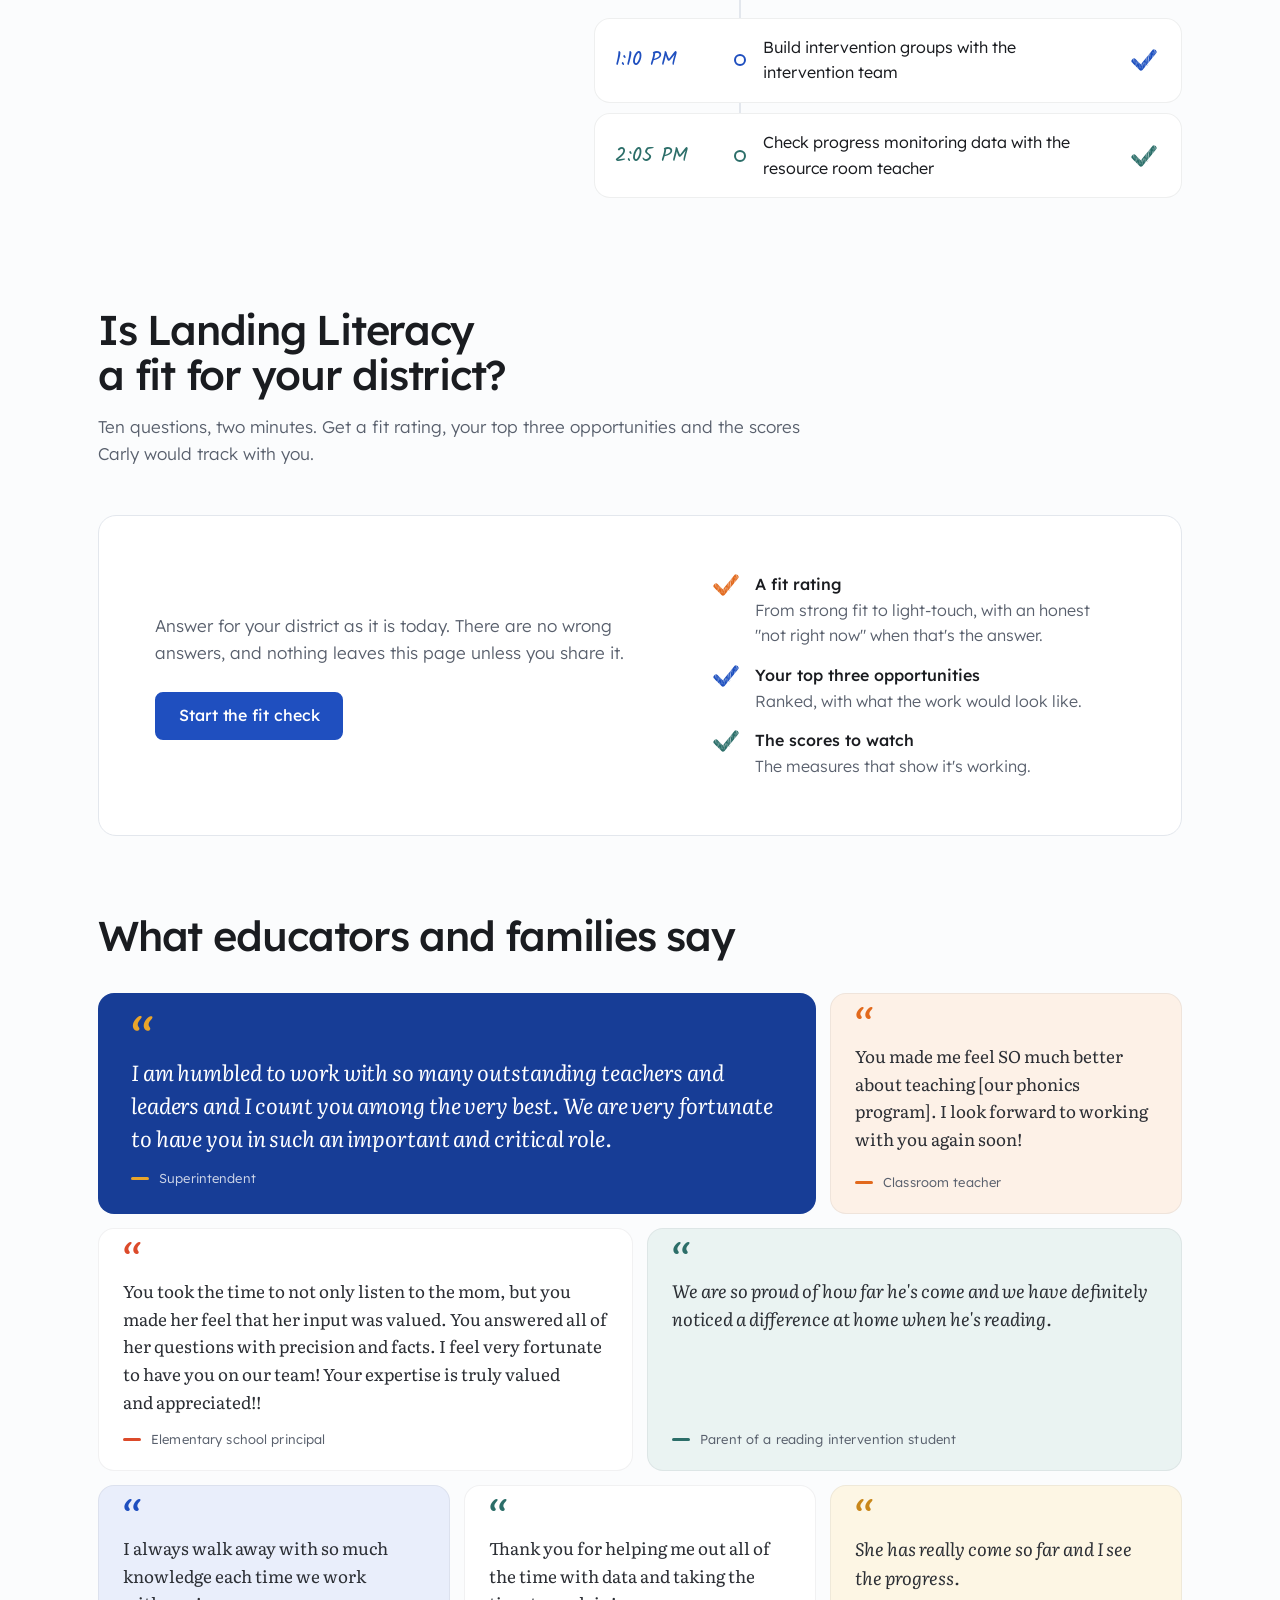
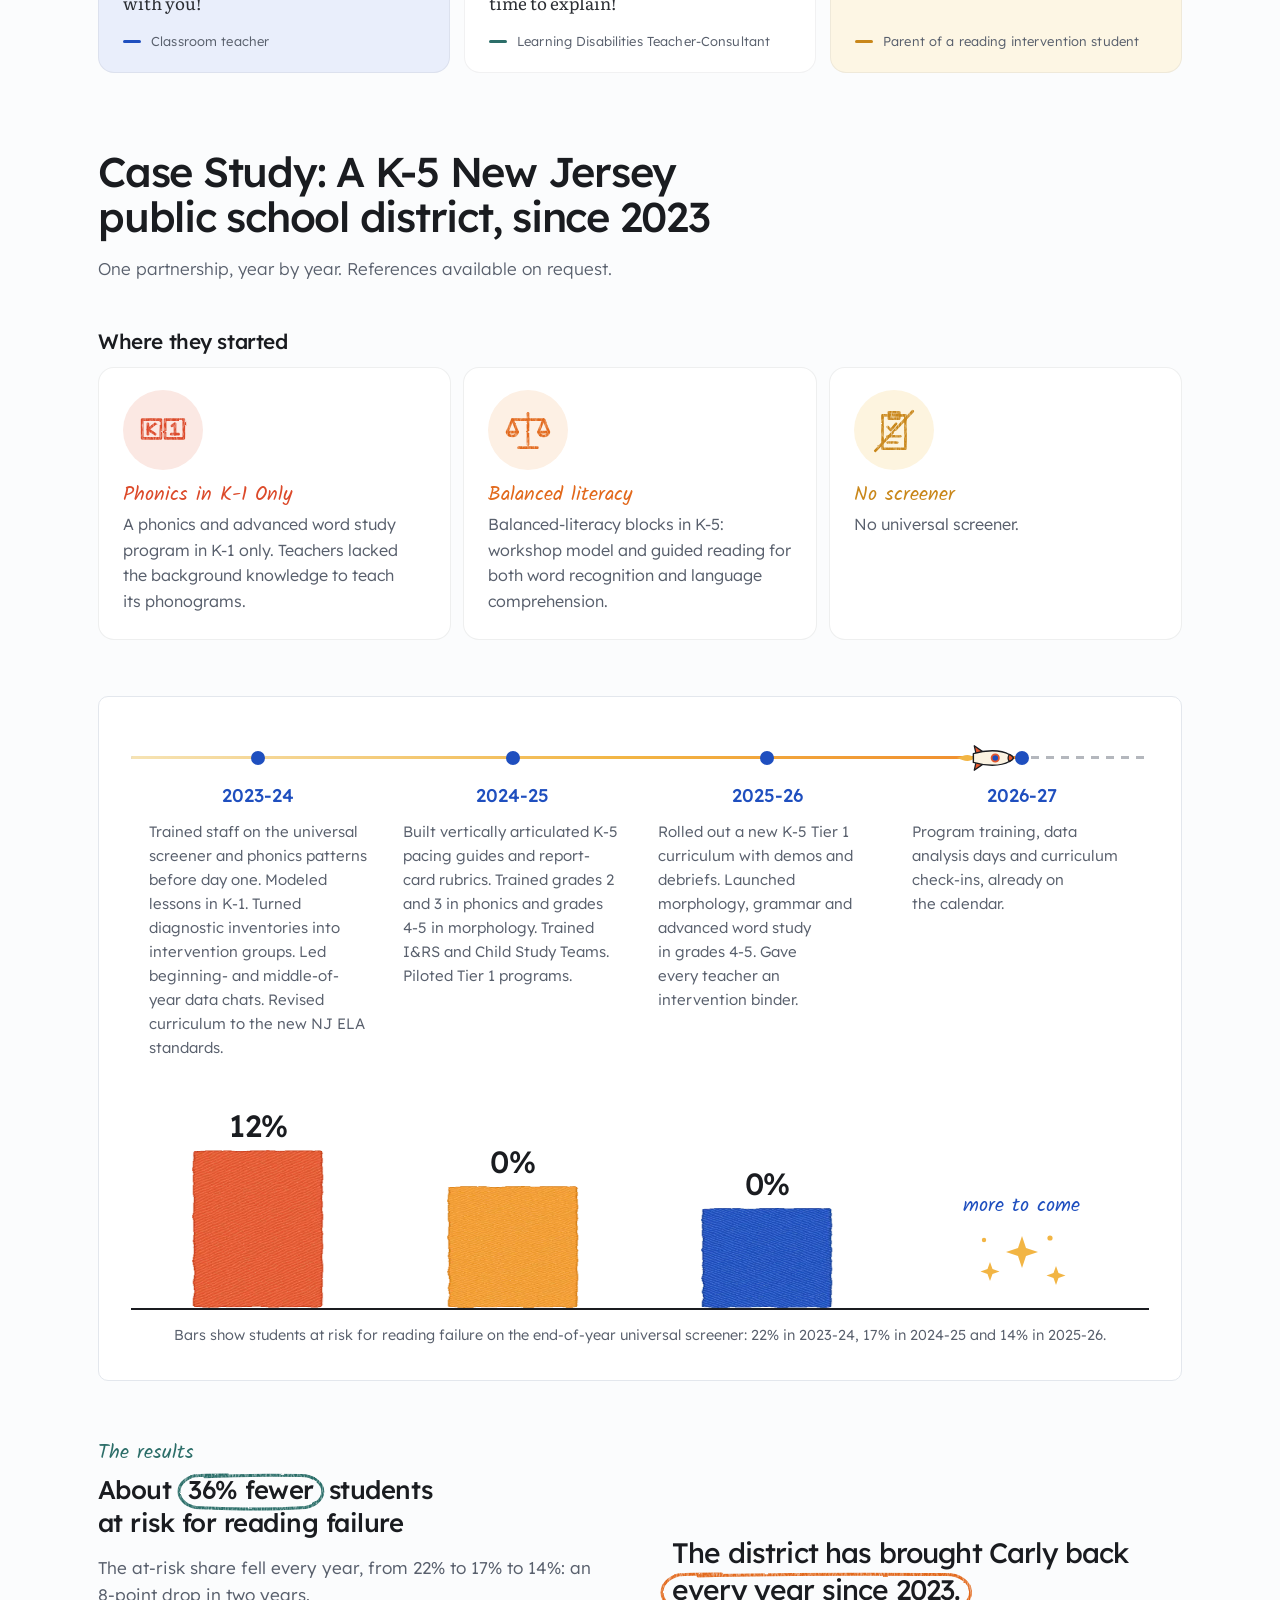
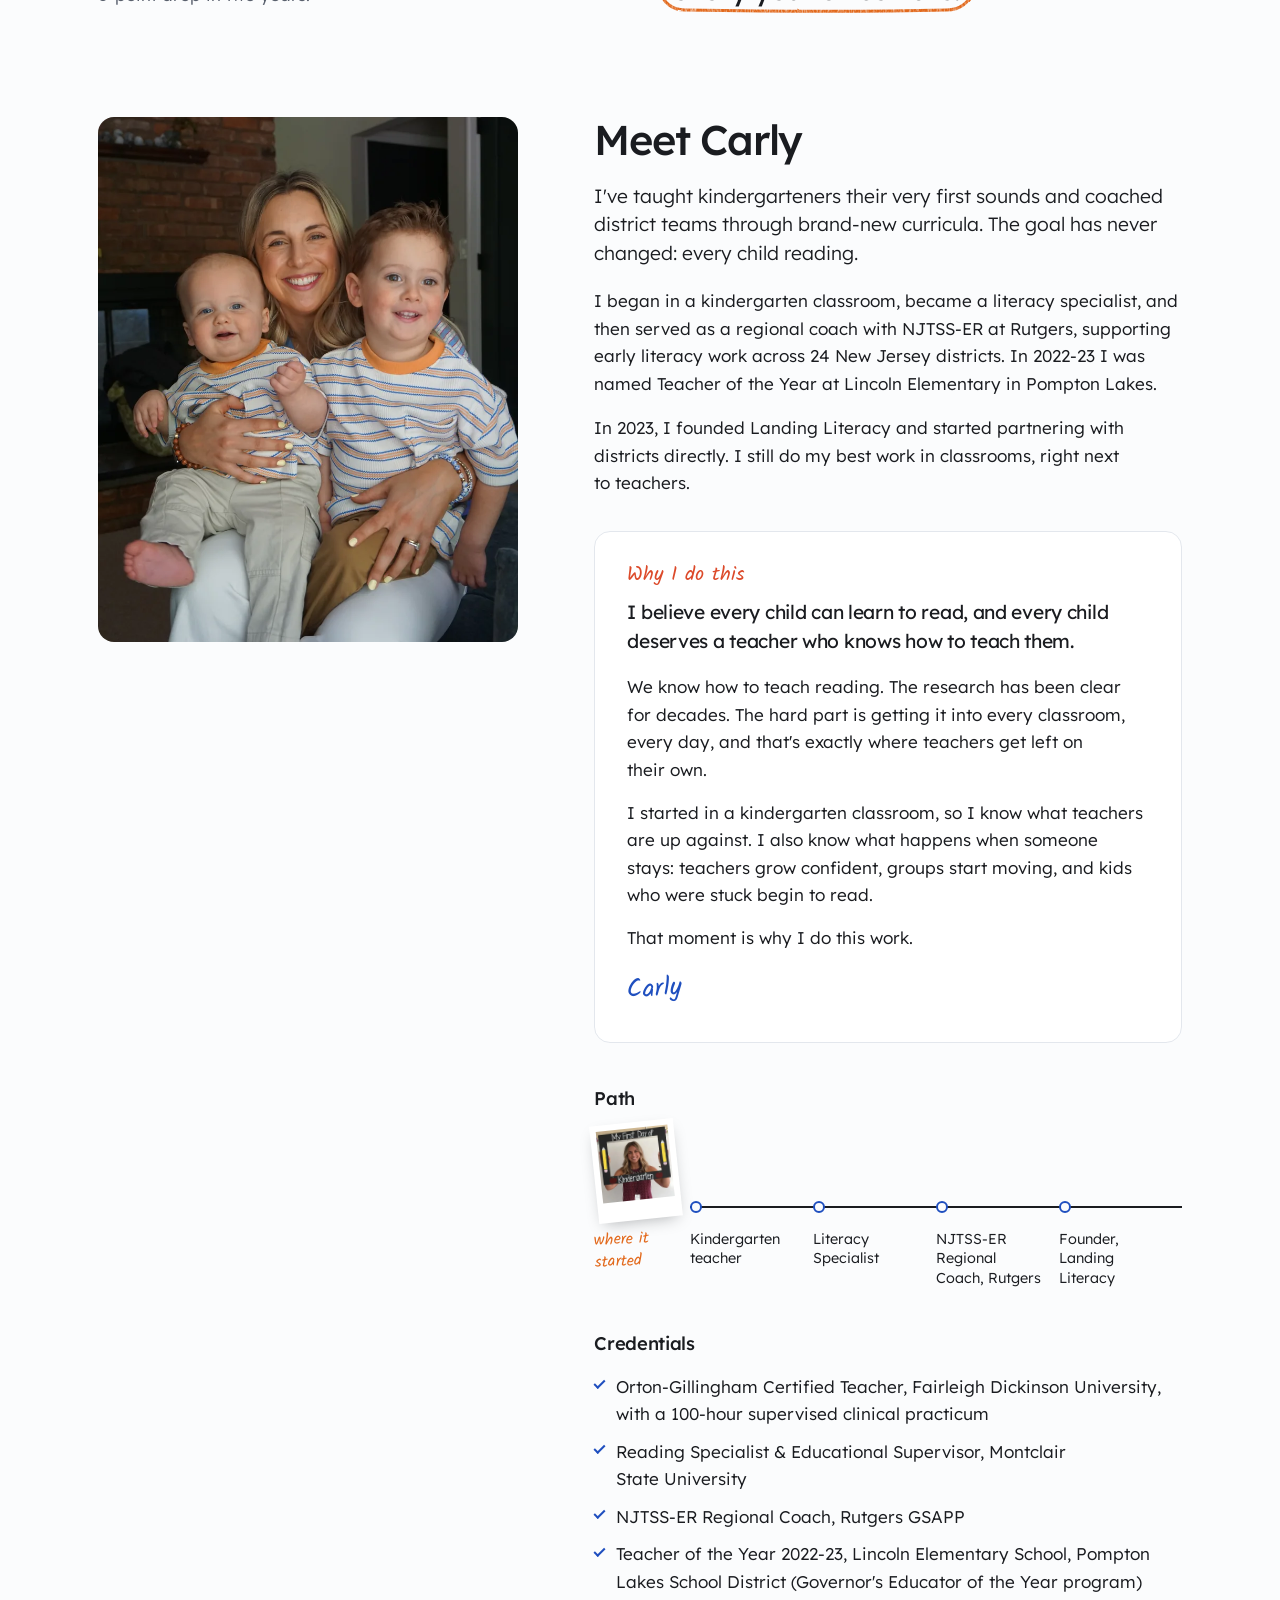
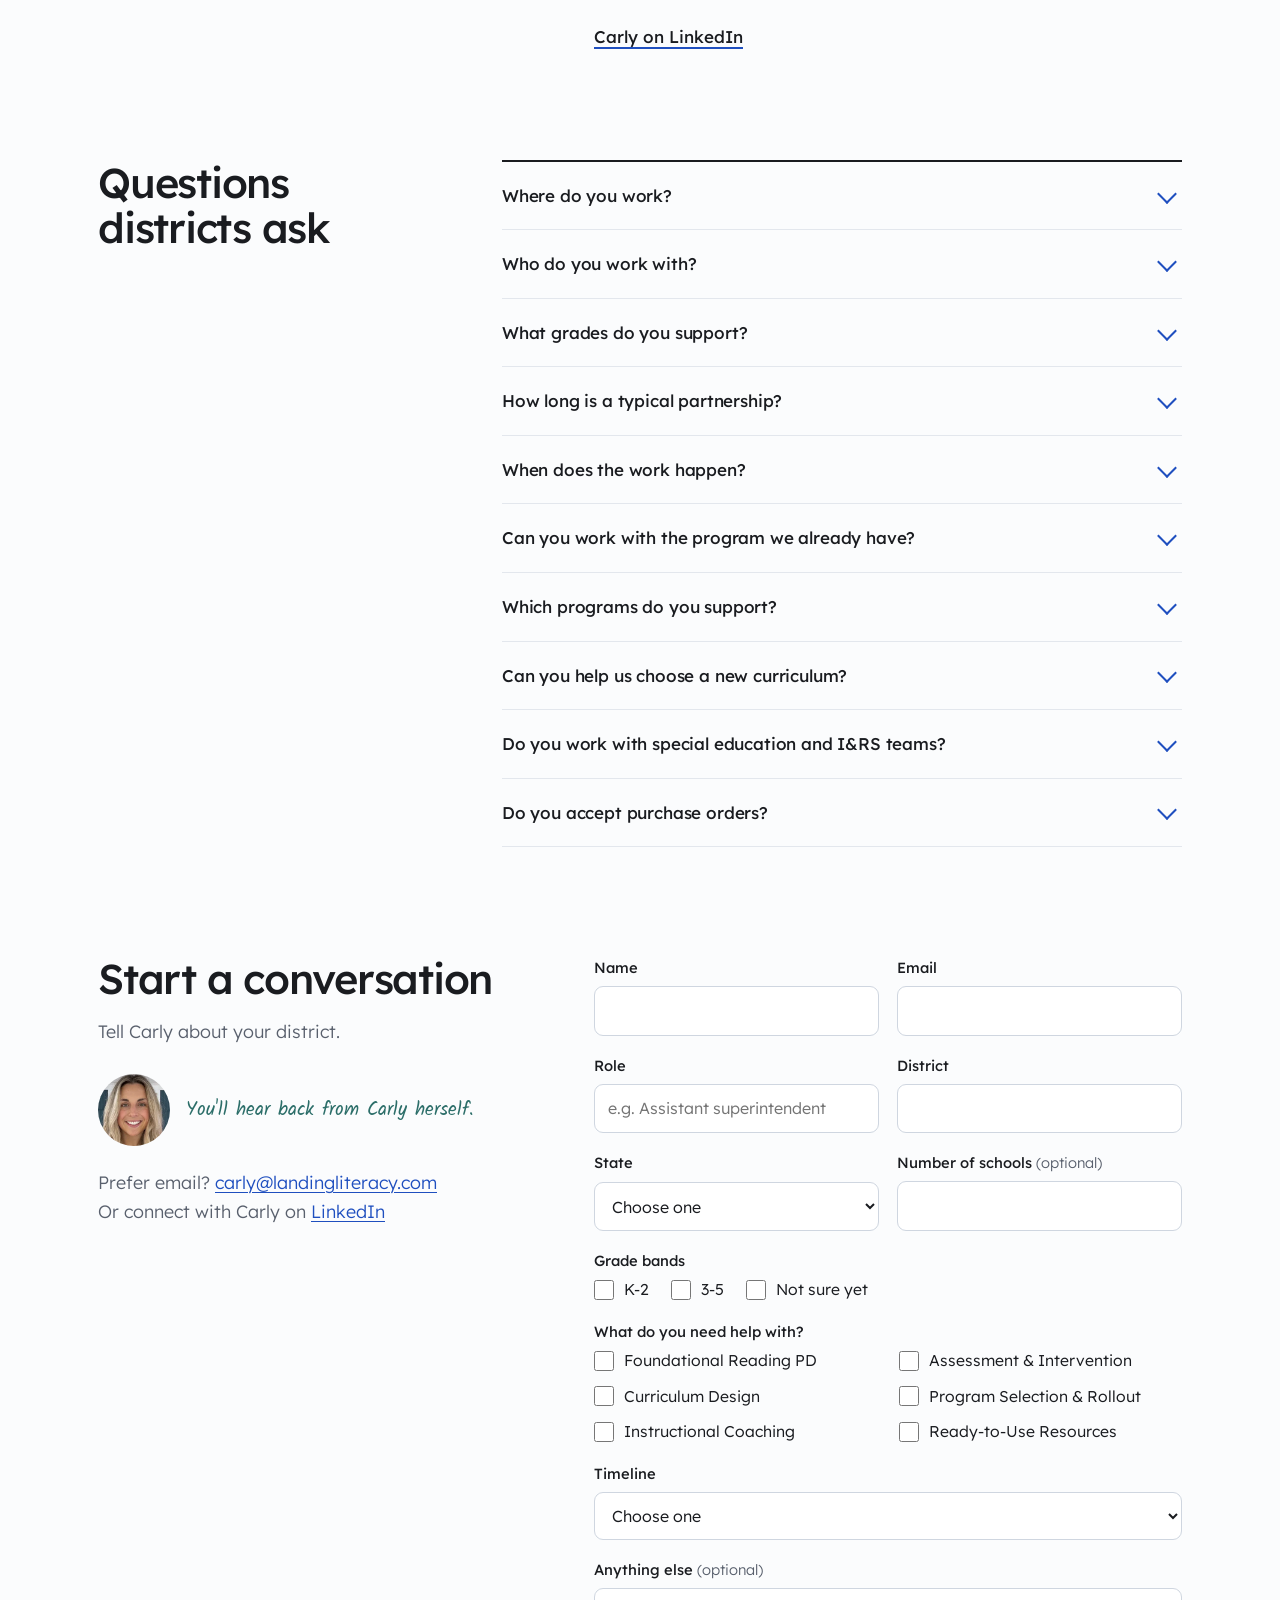
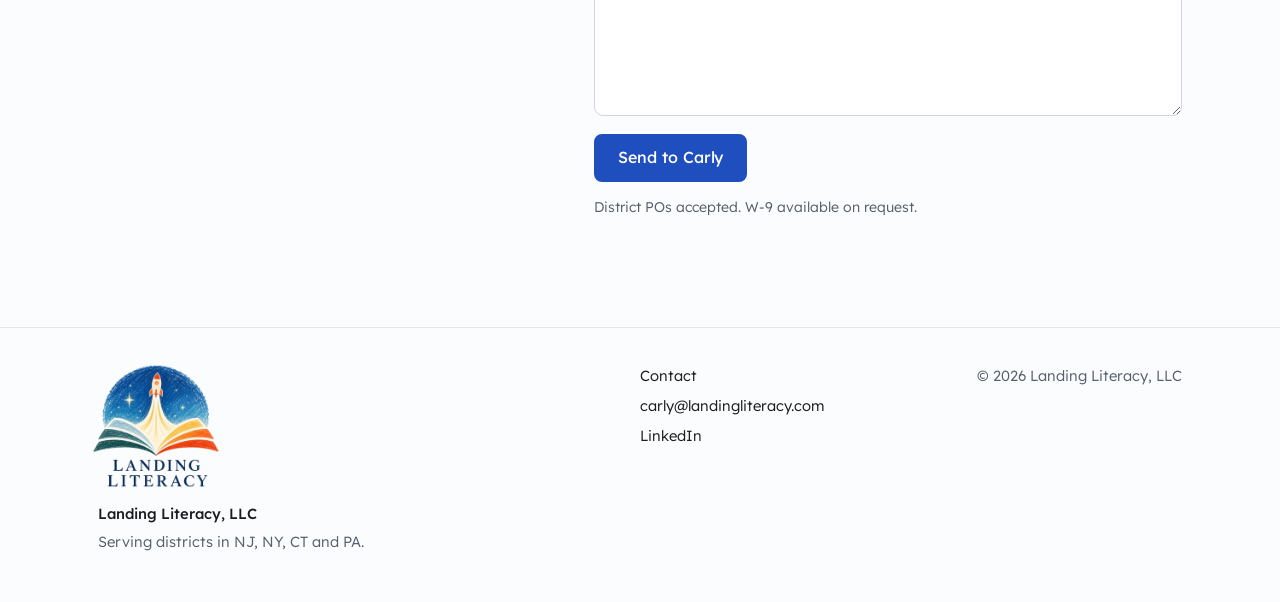
==== commit a5a2434d: "Path: Kindergarten teacher Co-Authored-By: Claude Opus 5.5 <noreply@anthropic.com> Claude-Session: h" ====
--- a/index.html
+++ b/index.html
@@ -412,7 +412,7 @@
           <div class="polaroid"><img src="assets/img/first-day-kindergarten.webp" alt="Carly on her first day teaching kindergarten, holding a My First Day of Kindergarten frame" width="320" height="320" loading="lazy"></div>
           <span class="path-note">where it started</span>
         </li>
-        <li>Kindergarten &amp; 1st grade teacher</li>
+        <li>Kindergarten teacher</li>
         <li>Literacy Specialist</li>
         <li>NJTSS-ER Regional Coach, Rutgers</li>
         <li>Founder, Landing Literacy</li>
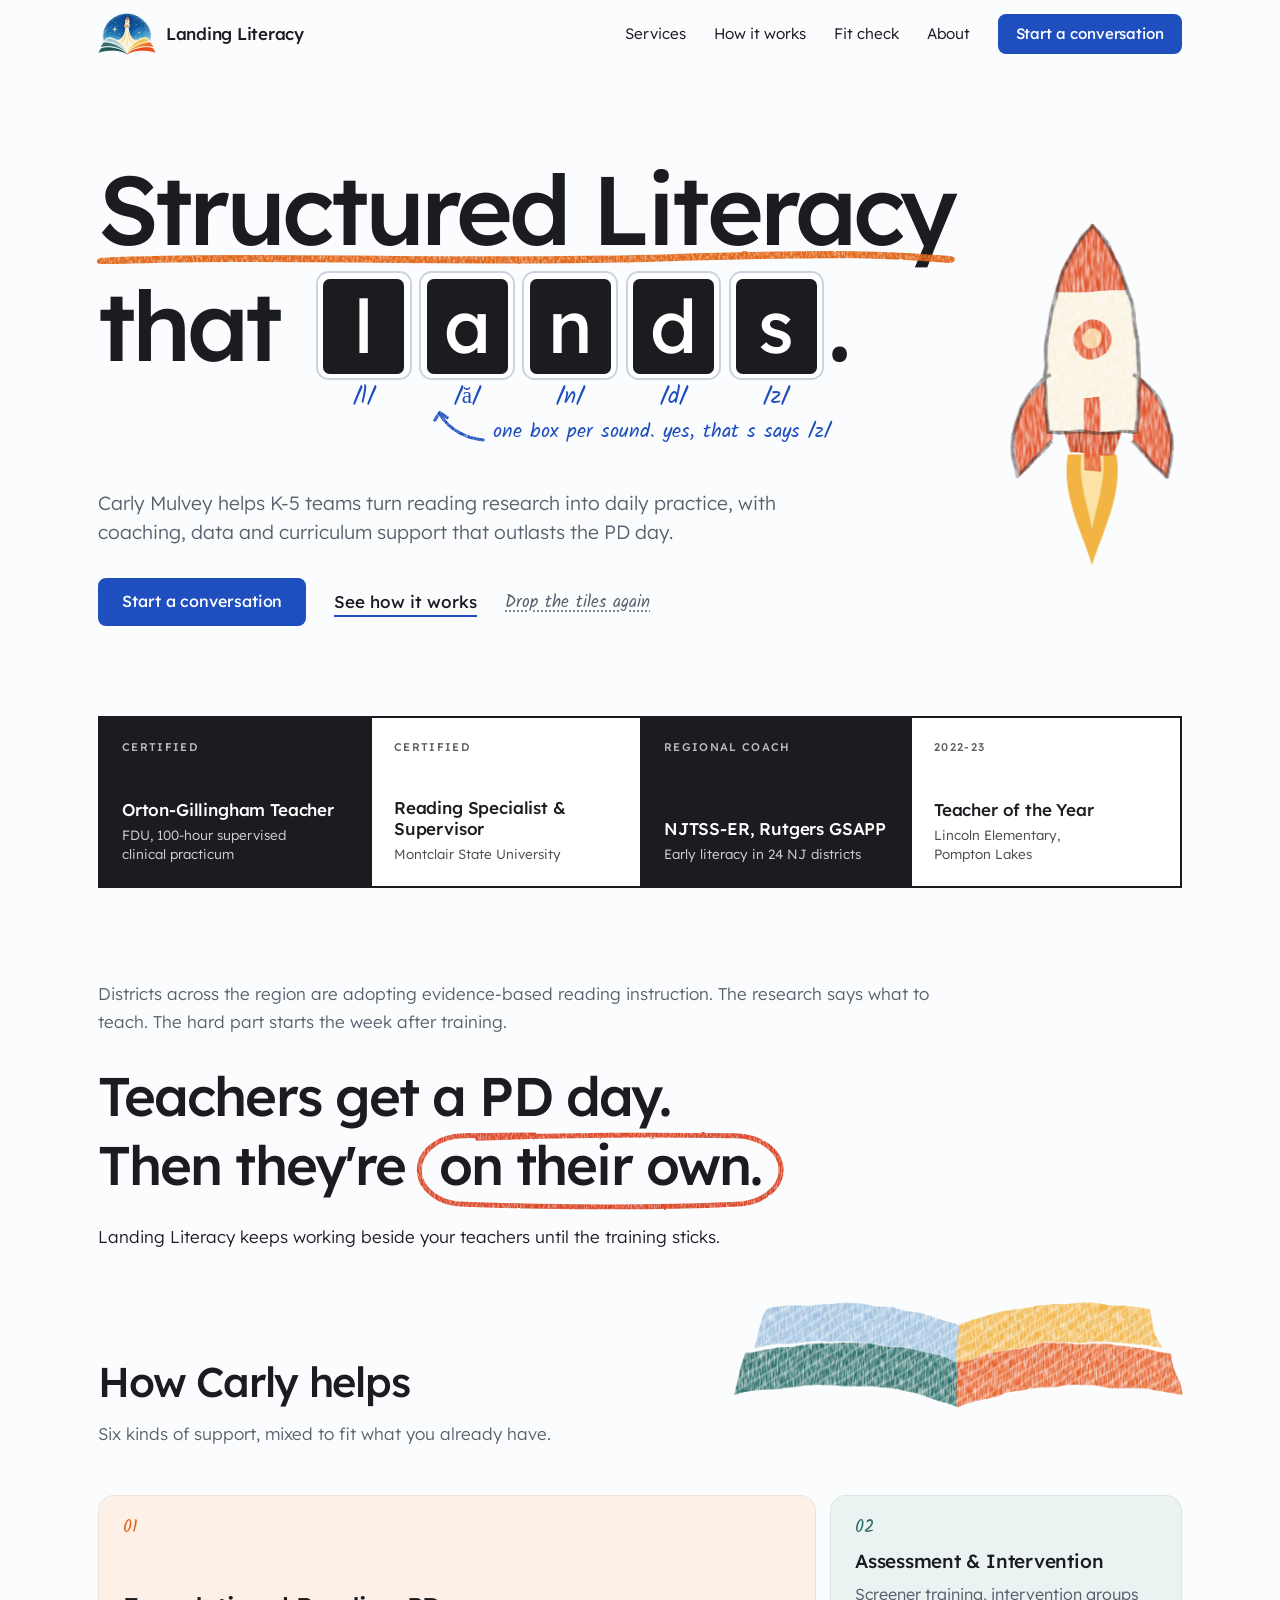
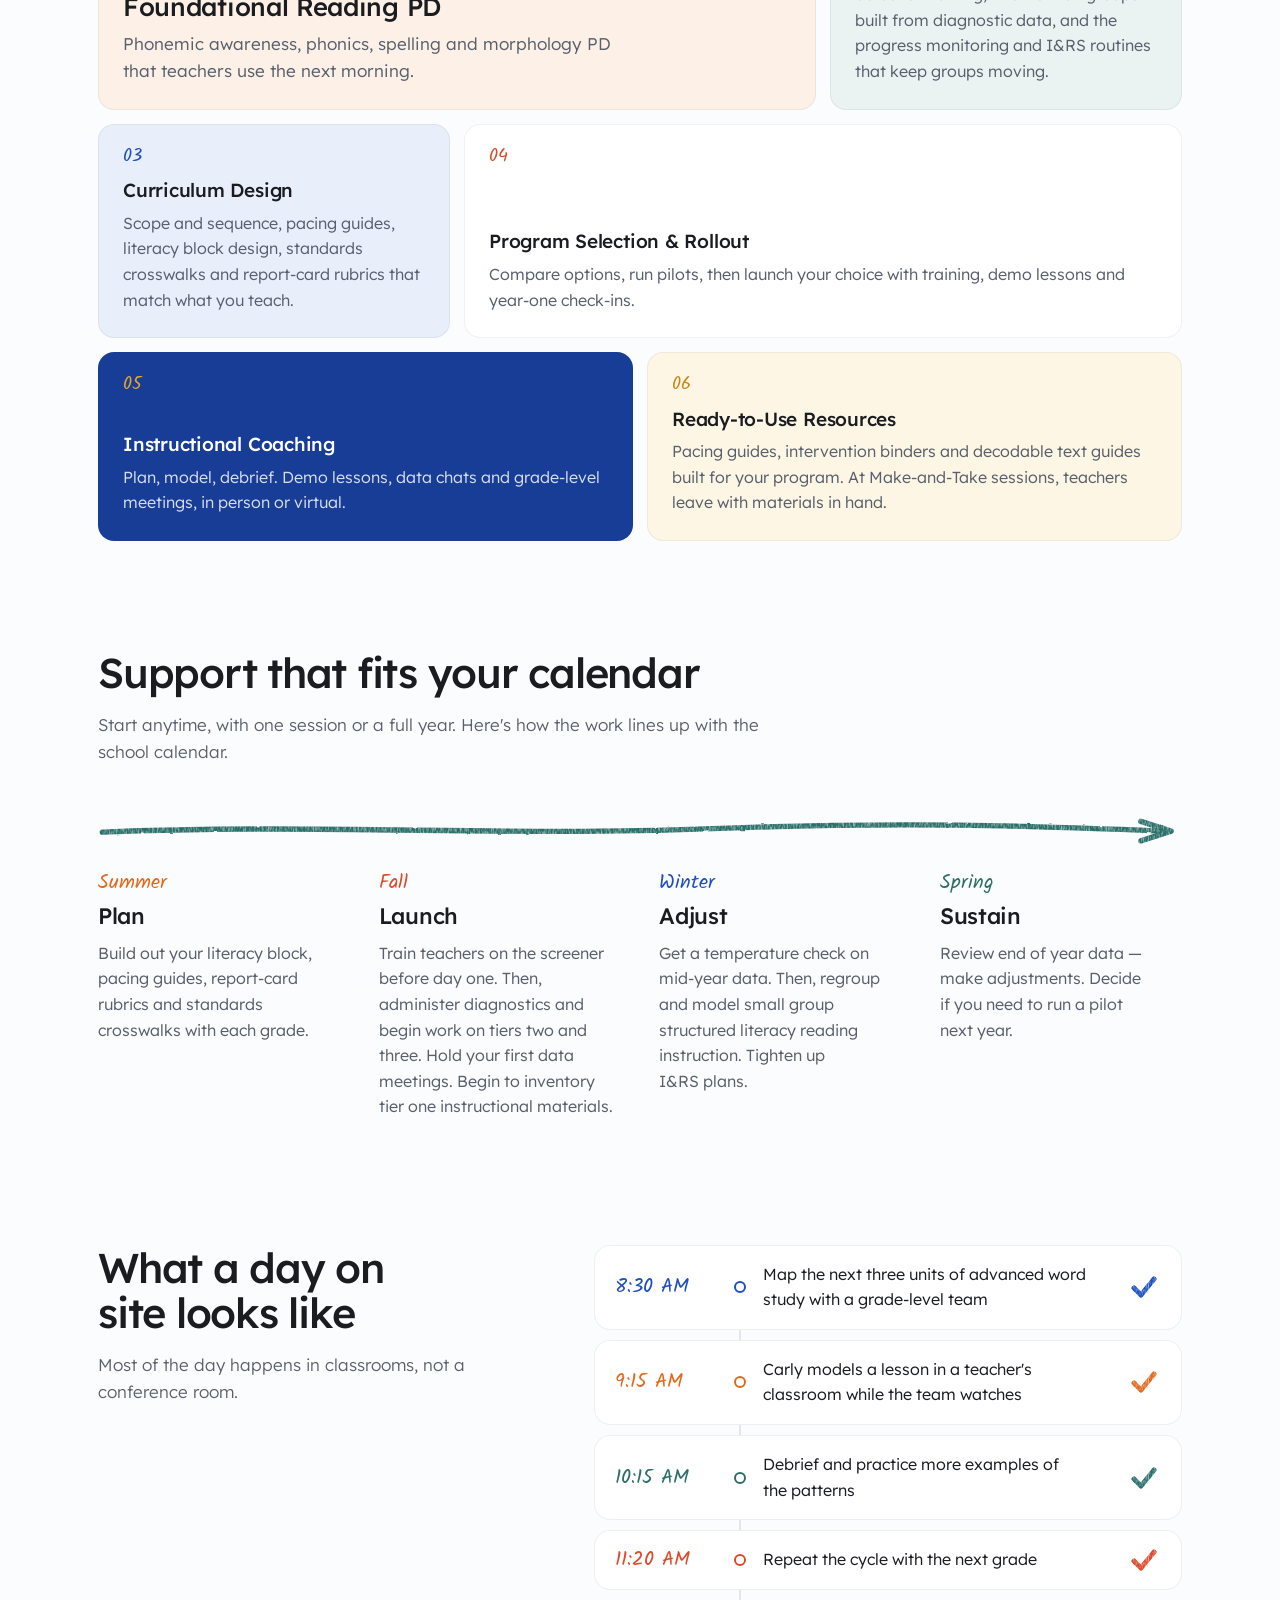
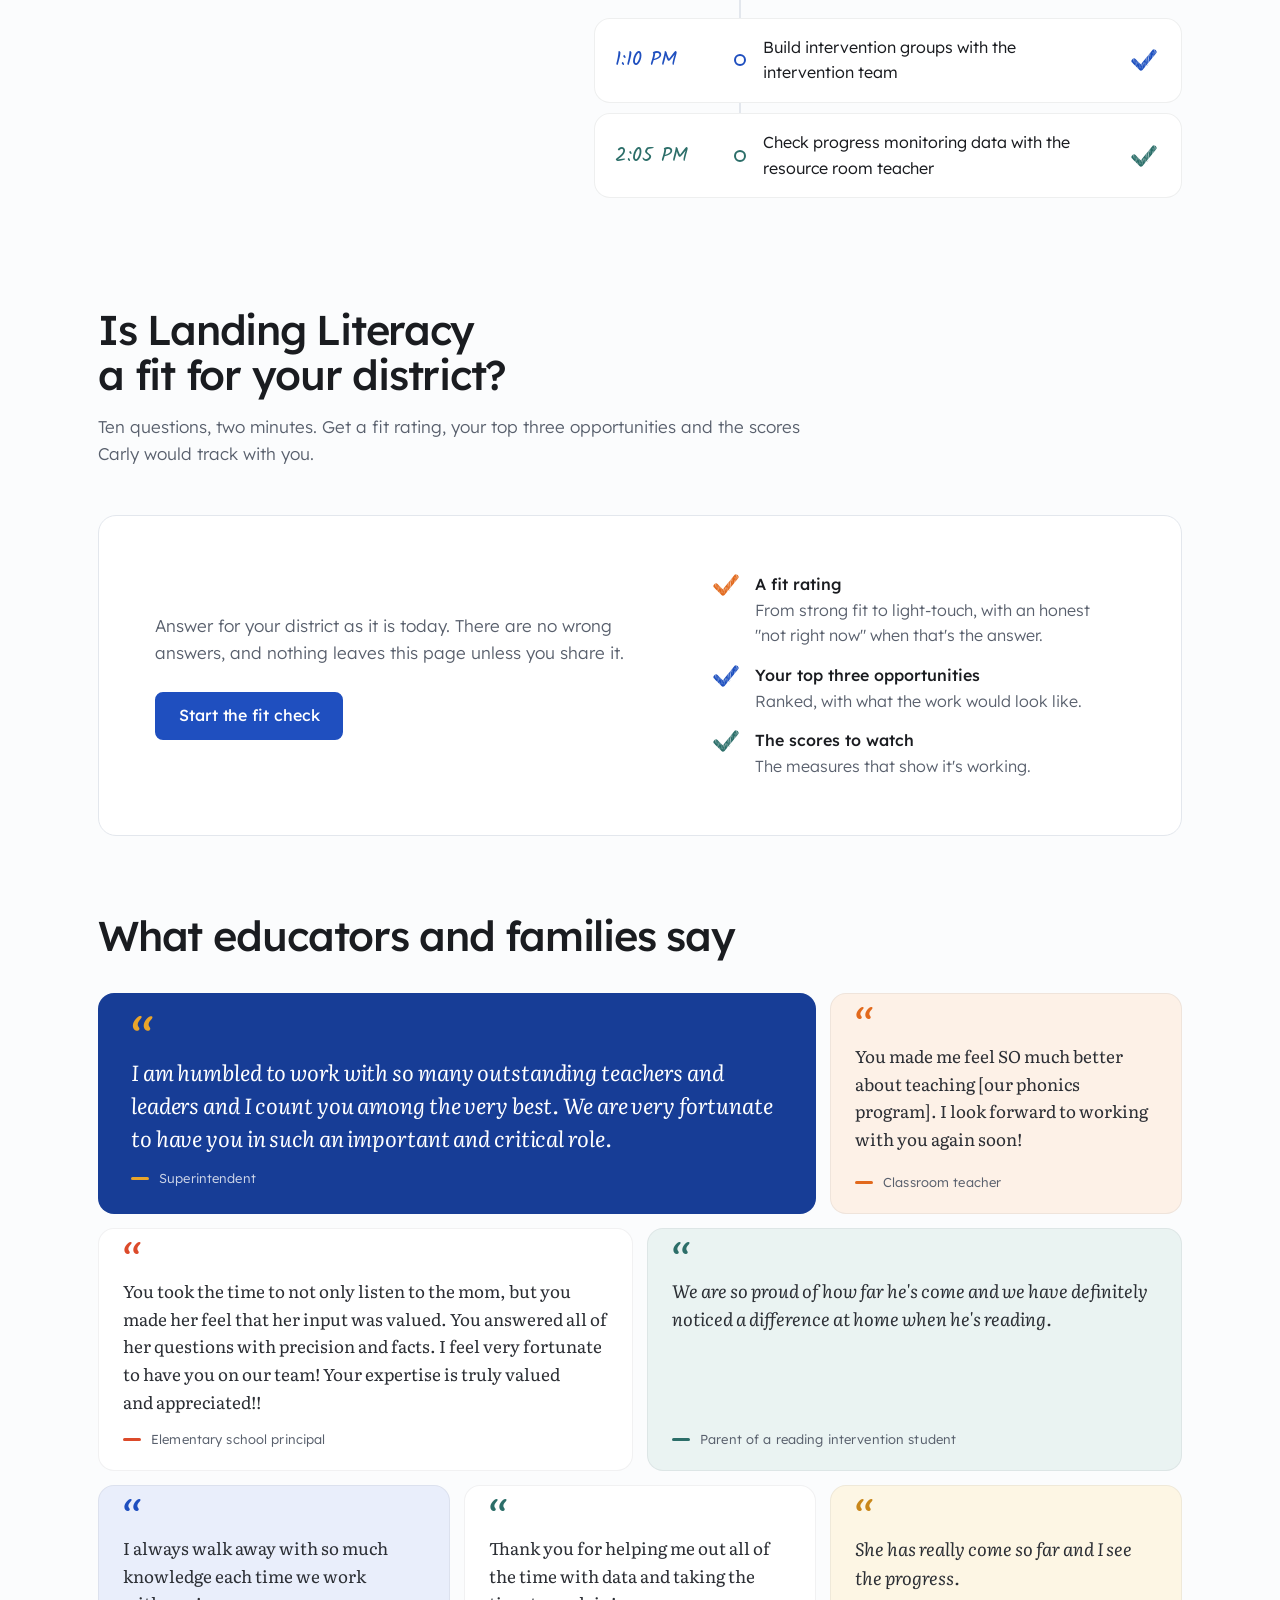
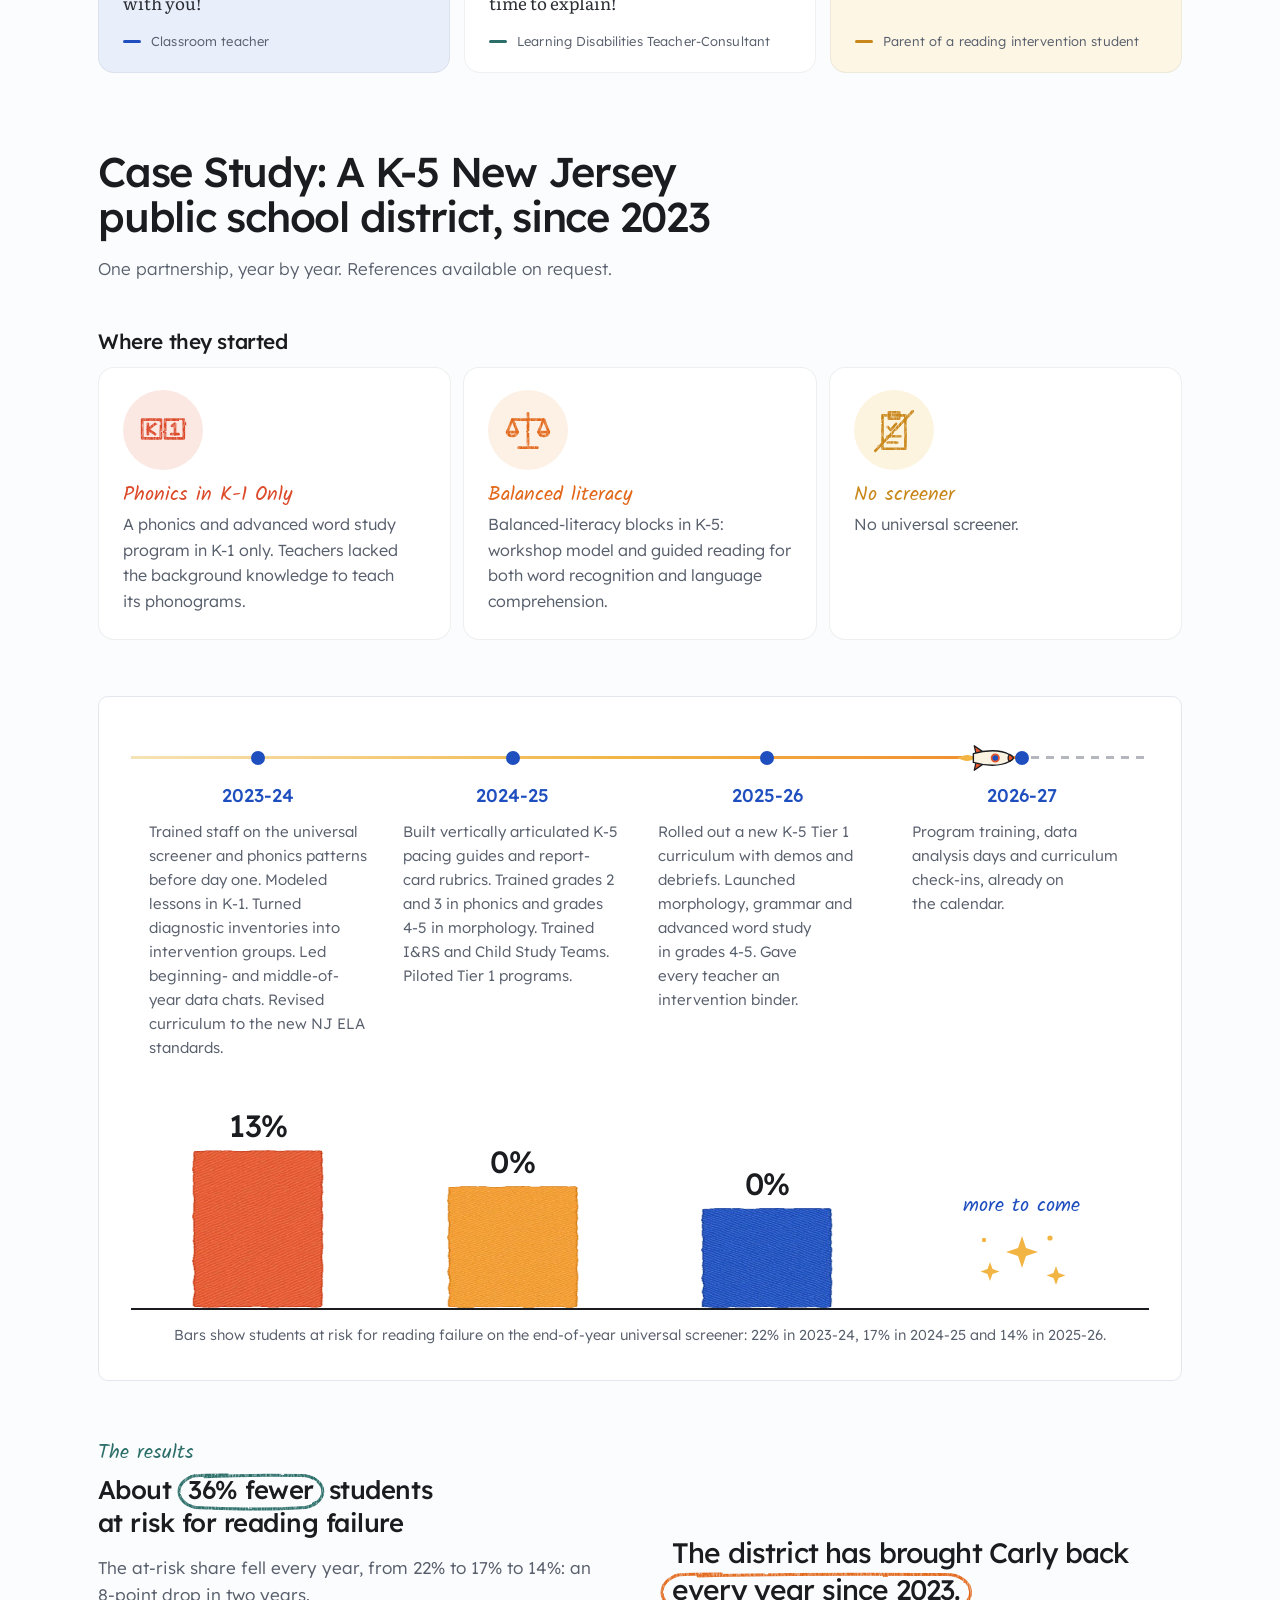
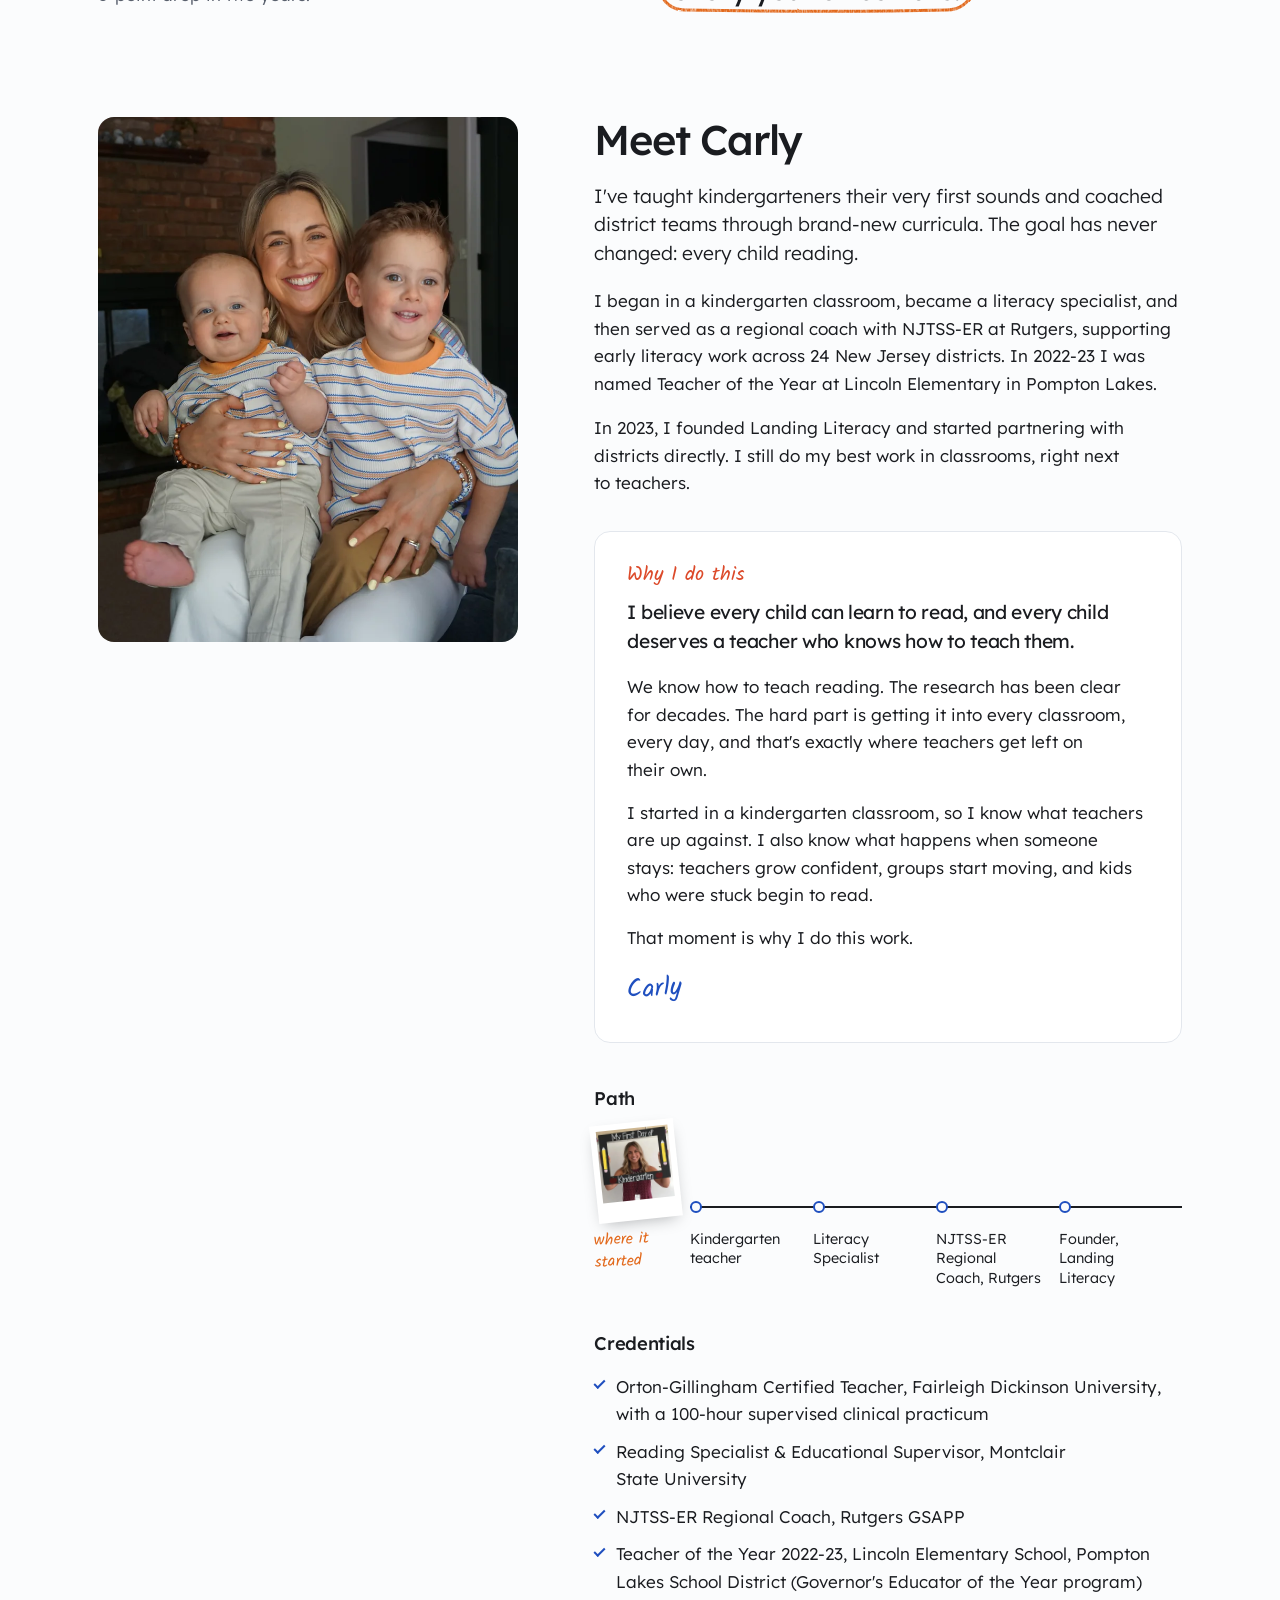
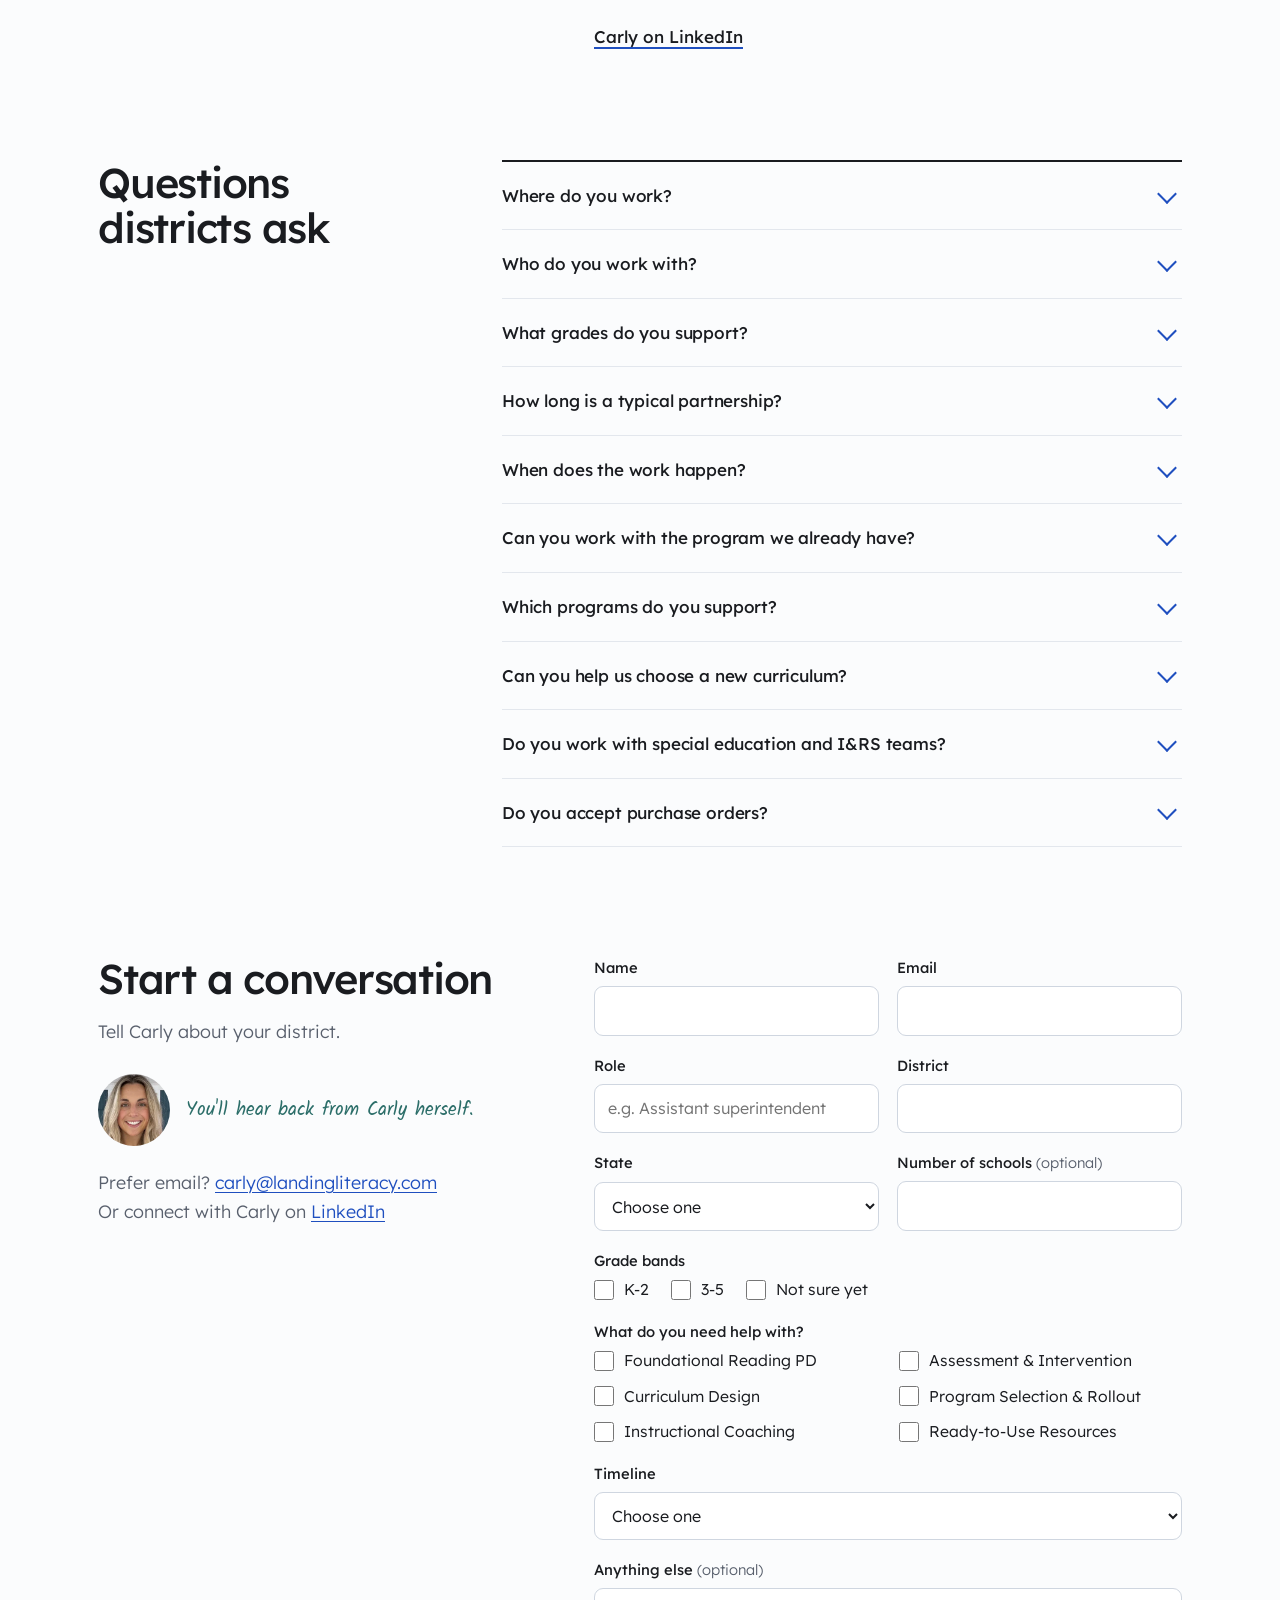
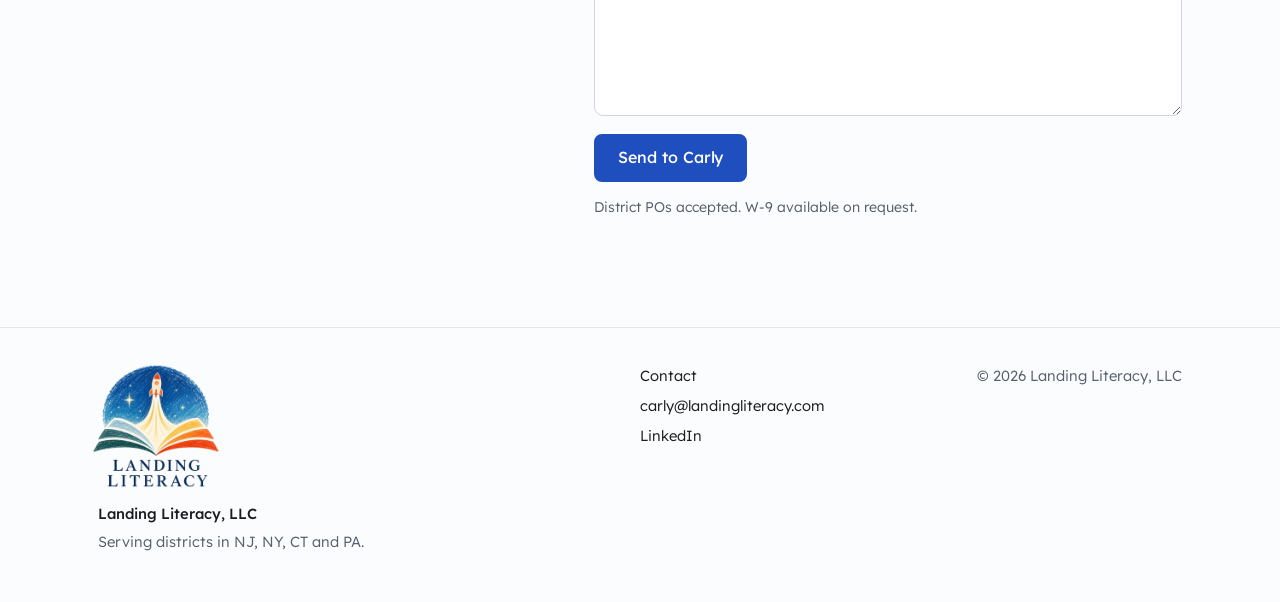
==== commit 4a410c25: "FAQ: grades supported K-5 Co-Authored-By: Claude Opus 5.5 <noreply@anthropic.com> Claude-Session: ht" ====
--- a/index.html
+++ b/index.html
@@ -438,7 +438,7 @@
     <div class="faq-list">
       <details><summary>Where do you work?</summary><p>School districts in New Jersey, New York, Connecticut and Pennsylvania. Carly works on site, in classrooms and team meetings, with short virtual check-ins between visits.</p></details>
       <details><summary>Who do you work with?</summary><p>School districts. Carly works with administrators, coaches, teachers, interventionists and special education teams.</p></details>
-      <details><summary>What grades do you support?</summary><p>K-5: phonemic awareness and phonics in the early grades, morphology, fluency and curriculum in grades 3-5.</p></details>
+      <details><summary>What grades do you support?</summary><p>K-5.</p></details>
       <details><summary>How long is a typical partnership?</summary><p>Carly offers single PD sessions and workshops, but a full school year works best: training, then coaching, data chats and check-ins. Many districts return year after year.</p></details>
       <details><summary>When does the work happen?</summary><p>All school year, plus summer planning.</p></details>
       <details><summary>Can you work with the program we already have?</summary><p>Yes. Most partnerships start with the program you own: filling its gaps, pacing it and coaching teachers to teach it well.</p></details>
